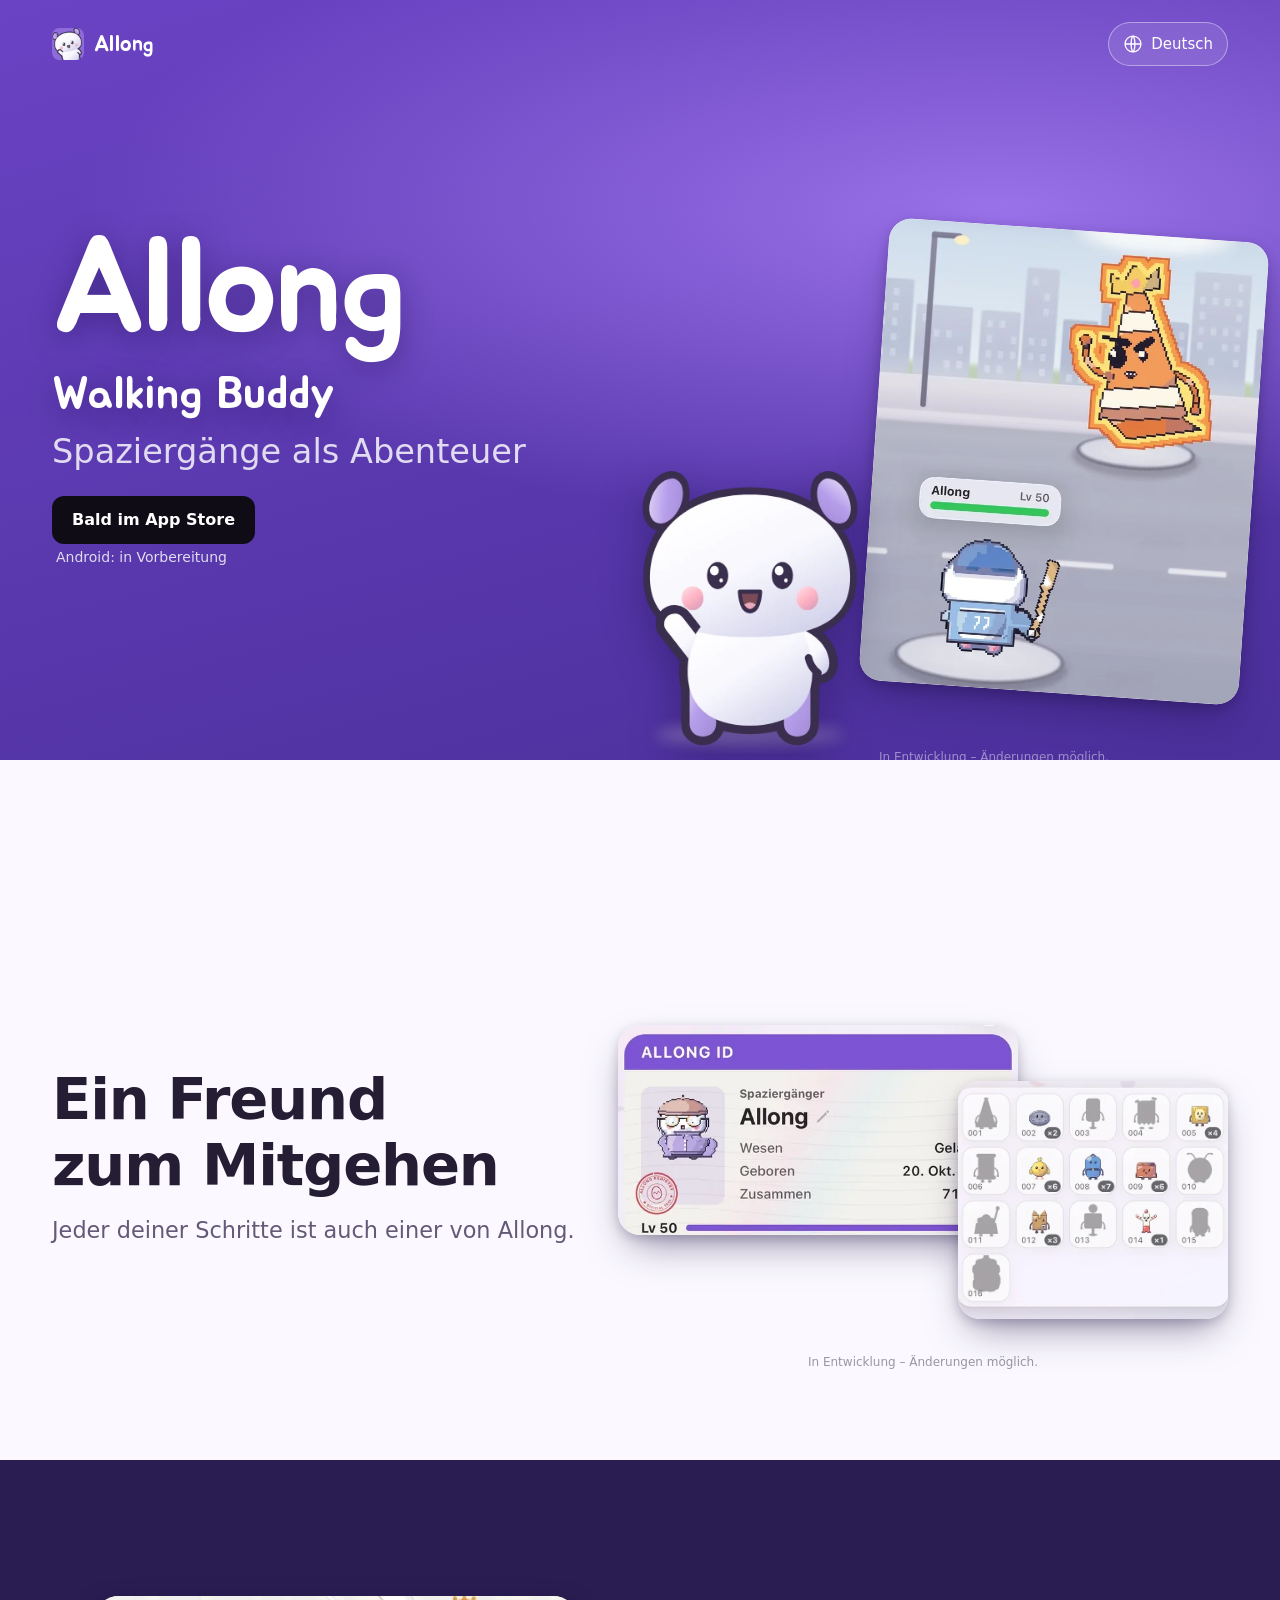
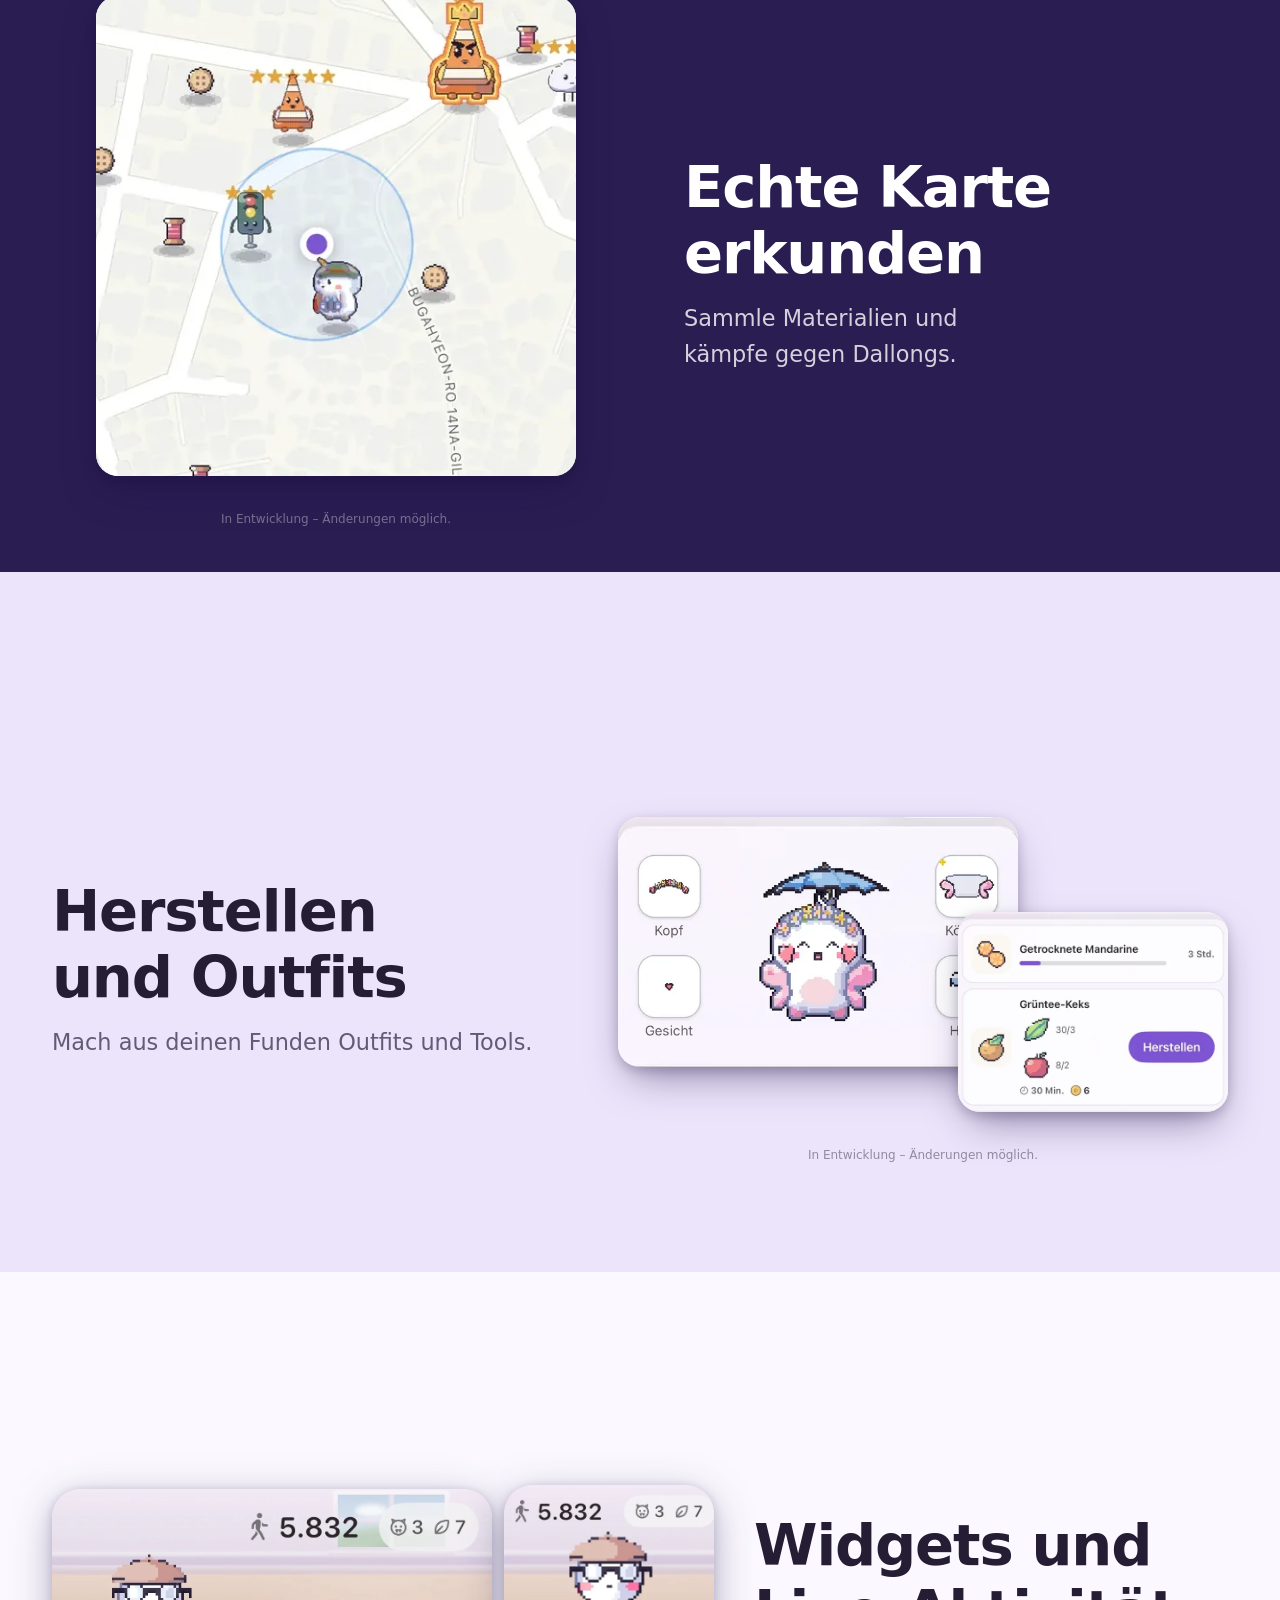
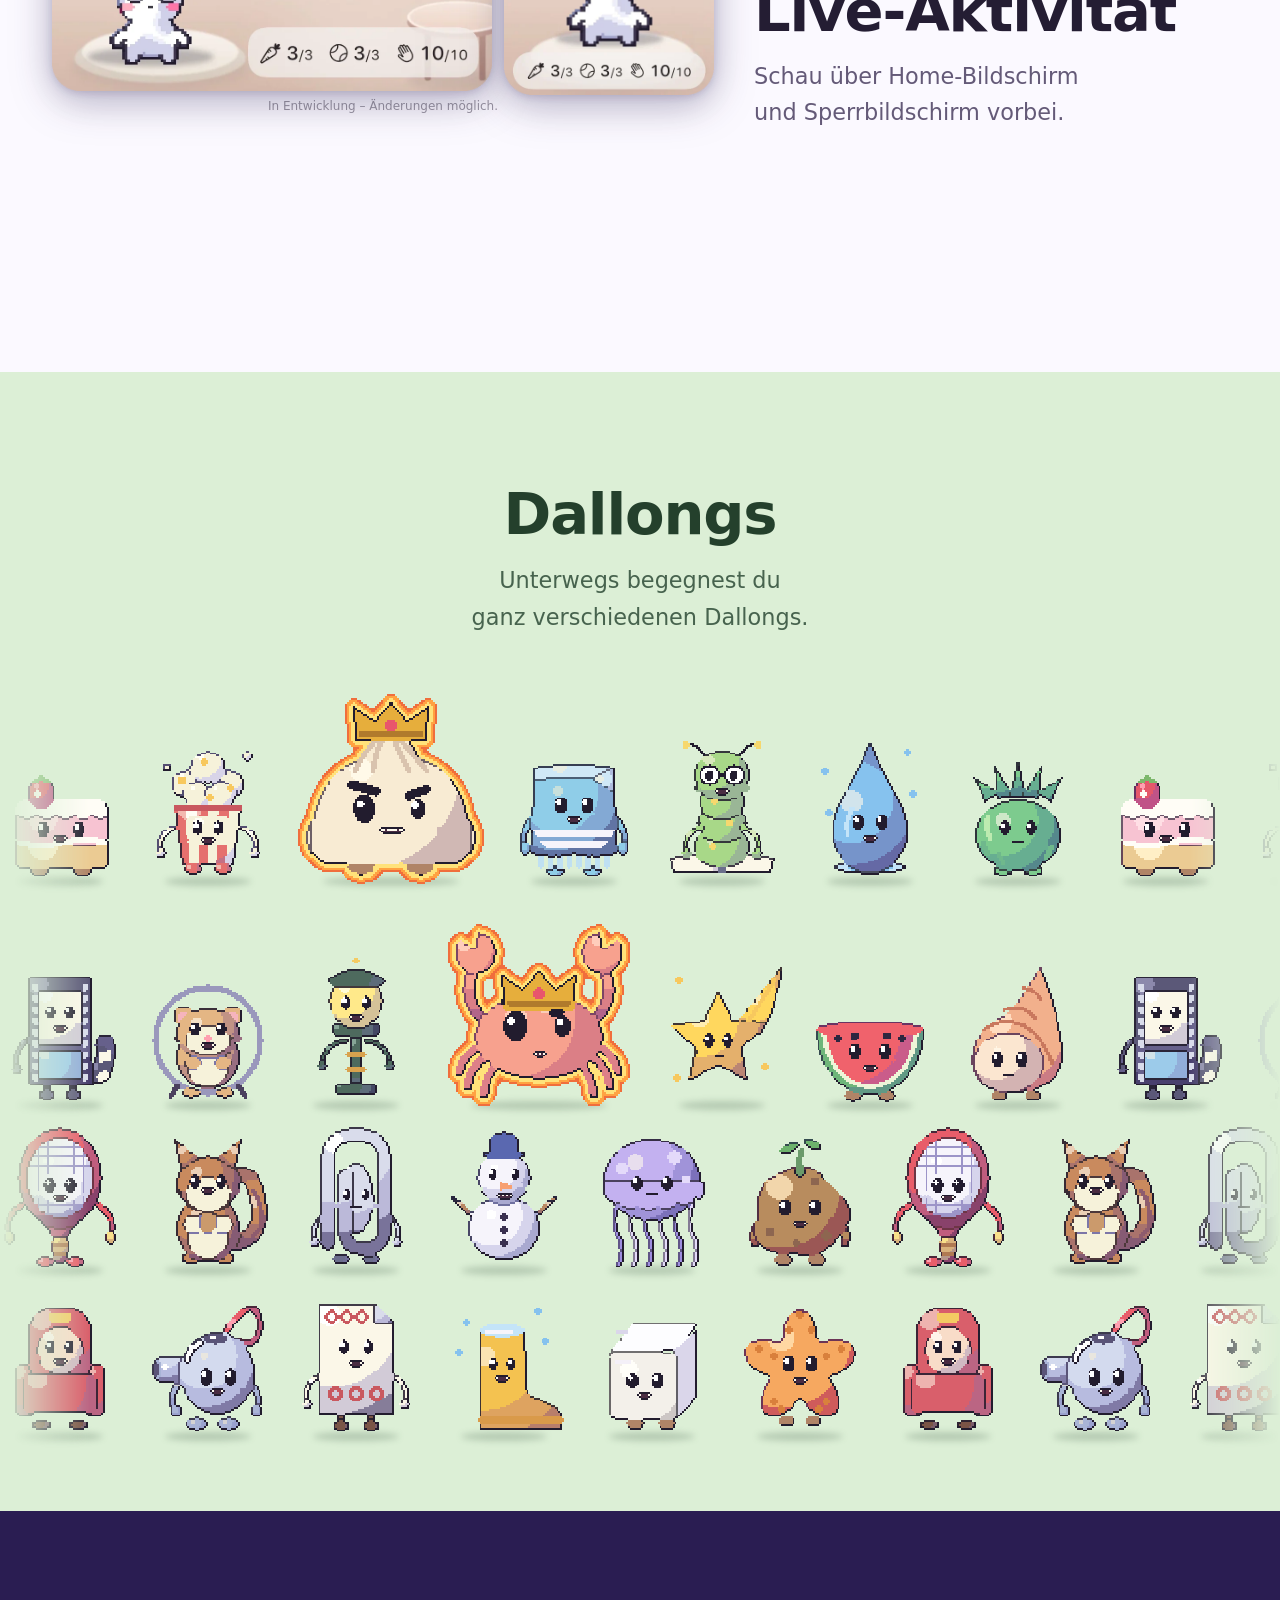
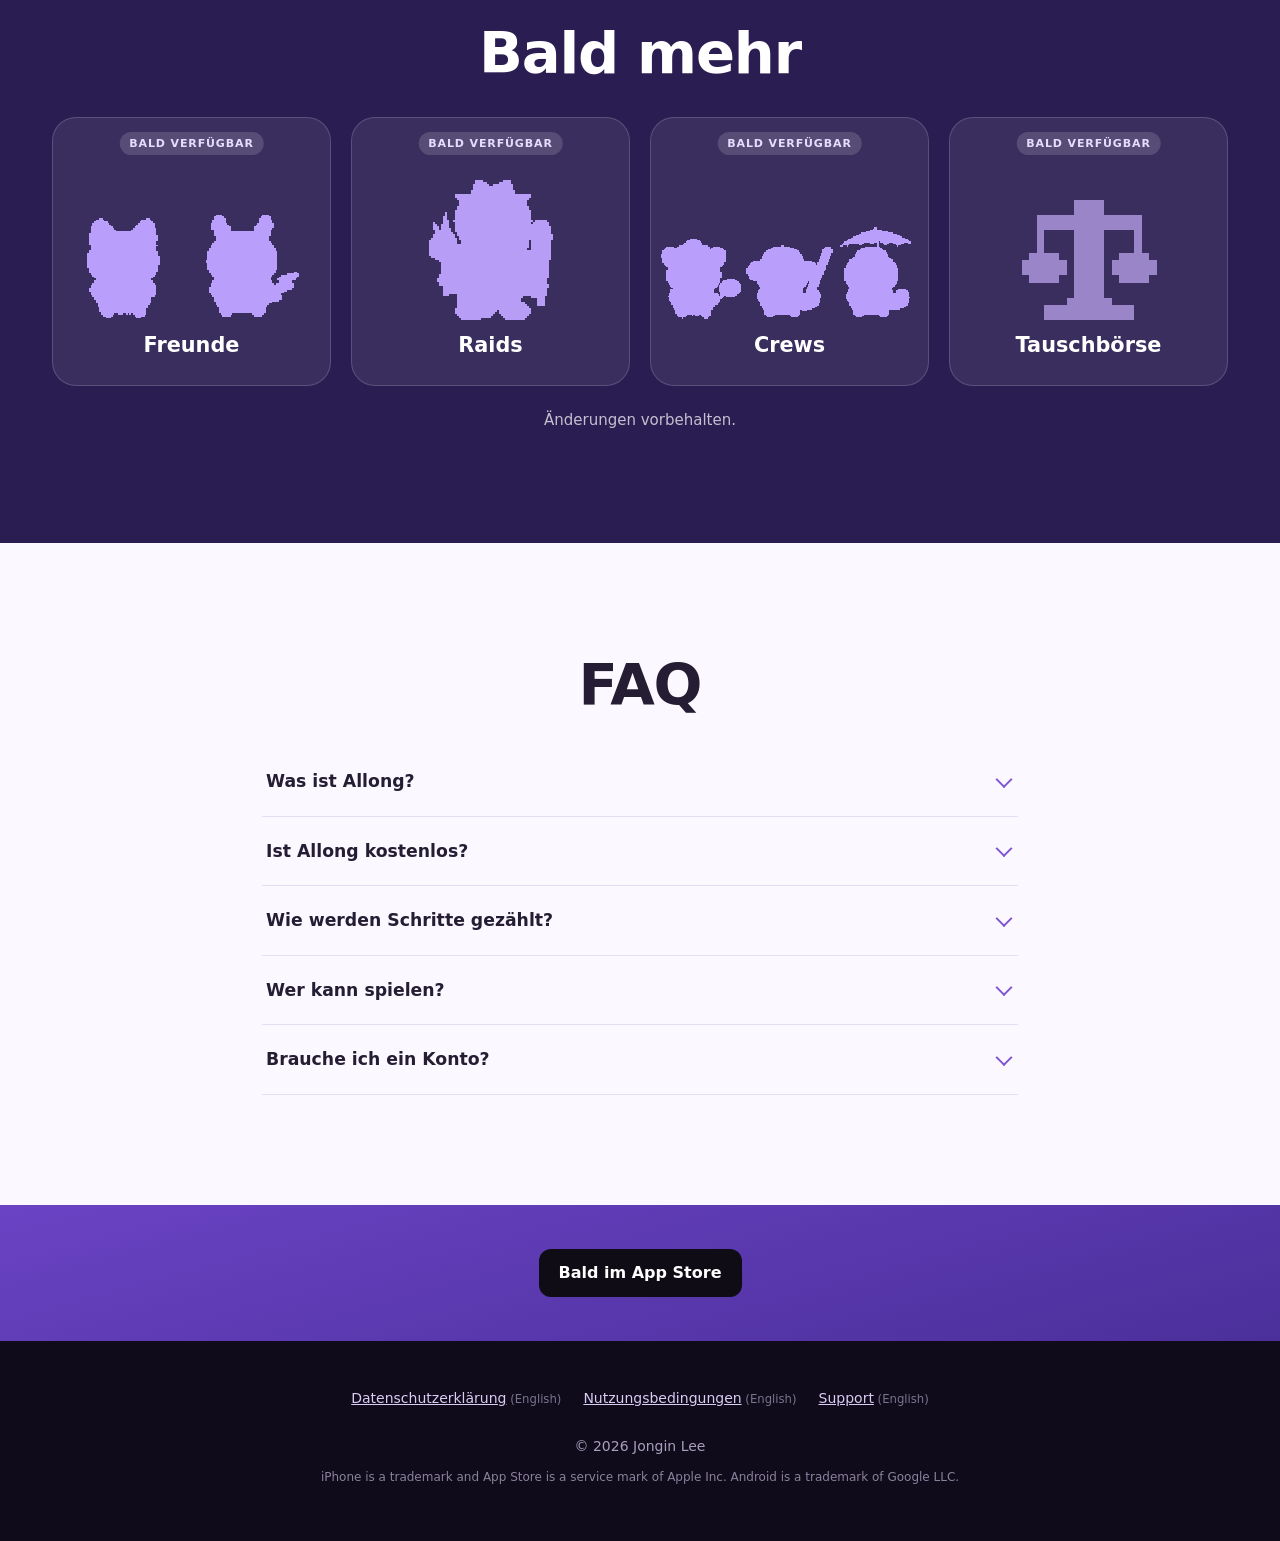
==== de/index.html @ 0d02b86a "출시 전 공개판 배포 (원본 allong-site 04a147e)" ====
<!doctype html>
<html lang="de">
<head>
<meta charset="utf-8">
<meta name="viewport" content="width=device-width,initial-scale=1,viewport-fit=cover">
<title>Allong: Walking Buddy – Schrittzähler und Lauf-Spiel</title>
<meta name="description" content="Kostenloses Schrittzähler-Spiel für iPhone. Ei ausbrüten, gemeinsam gehen, echte Karte erkunden, Outfits herstellen, Widgets. Ab 14.">
<meta name="keywords" content="Schrittzähler, Haustier, Pixel, virtuell, Spiel, Karte, Widget, Verkleiden, Basteln, RPG, Monster">
<link rel="canonical" href="https://allong.my/de/">
<link rel="alternate" hreflang="en" href="https://allong.my/en/">
<link rel="alternate" hreflang="ko" href="https://allong.my/ko/">
<link rel="alternate" hreflang="ja" href="https://allong.my/ja/">
<link rel="alternate" hreflang="zh-Hans" href="https://allong.my/zh-hans/">
<link rel="alternate" hreflang="zh-Hant" href="https://allong.my/zh-hant/">
<link rel="alternate" hreflang="es" href="https://allong.my/es/">
<link rel="alternate" hreflang="pt-BR" href="https://allong.my/pt-br/">
<link rel="alternate" hreflang="de" href="https://allong.my/de/">
<link rel="alternate" hreflang="fr" href="https://allong.my/fr/">
<link rel="alternate" hreflang="it" href="https://allong.my/it/">
<link rel="alternate" hreflang="ru" href="https://allong.my/ru/">
<link rel="alternate" hreflang="tr" href="https://allong.my/tr/">
<link rel="alternate" hreflang="id" href="https://allong.my/id/">
<link rel="alternate" hreflang="vi" href="https://allong.my/vi/">
<link rel="alternate" hreflang="x-default" href="https://allong.my/">
<meta name="theme-color" content="#faf7ff" media="(prefers-color-scheme: light)">
<meta name="theme-color" content="#17131f" media="(prefers-color-scheme: dark)">
<meta name="color-scheme" content="light dark">
<link rel="icon" type="image/png" sizes="32x32" href="/favicon-32.png">
<link rel="icon" type="image/png" sizes="48x48" href="/favicon-48.png">
<link rel="apple-touch-icon" href="/apple-touch-icon.png">
<meta property="og:type" content="website">
<meta property="og:site_name" content="Allong">
<meta property="og:title" content="Allong: Walking Buddy – Spaziergänge als Abenteuer">
<meta property="og:description" content="Brüte ein kleines Wesen aus und geh mit ihm spazieren. Gratis auf dem iPhone.">
<meta property="og:url" content="https://allong.my/de/">
<meta property="og:image" content="https://allong.my/og.png">
<meta property="og:image:width" content="1200">
<meta property="og:image:height" content="630">
<meta property="og:image:alt" content="Allong, ein kleines weißes Wesen mit lila Ohren">
<meta property="og:locale" content="de_DE">
<meta property="og:locale:alternate" content="en_US">
<meta property="og:locale:alternate" content="ko_KR">
<meta property="og:locale:alternate" content="ja_JP">
<meta property="og:locale:alternate" content="zh_CN">
<meta property="og:locale:alternate" content="zh_TW">
<meta property="og:locale:alternate" content="es_ES">
<meta property="og:locale:alternate" content="pt_BR">
<meta property="og:locale:alternate" content="fr_FR">
<meta property="og:locale:alternate" content="it_IT">
<meta property="og:locale:alternate" content="ru_RU">
<meta property="og:locale:alternate" content="tr_TR">
<meta property="og:locale:alternate" content="id_ID">
<meta property="og:locale:alternate" content="vi_VN">
<meta name="twitter:card" content="summary_large_image">
<meta name="twitter:title" content="Allong: Walking Buddy – Spaziergänge als Abenteuer">
<meta name="twitter:description" content="Brüte ein kleines Wesen aus und geh mit ihm spazieren. Gratis auf dem iPhone.">
<meta name="twitter:image" content="https://allong.my/og.png">
<script type="application/ld+json">
{"@context":"https://schema.org","@graph":[{"@type":"MobileApplication","@id":"https://allong.my/de/#app","name":"Allong: Walking Buddy","alternateName":"Allong","description":"Kostenloses Schrittzähler-Spiel für iPhone. Ei ausbrüten, gemeinsam gehen, echte Karte erkunden, Outfits herstellen, Widgets. Ab 14.","url":"https://allong.my/de/","inLanguage":"de","operatingSystem":"iOS","applicationCategory":"GameApplication","image":"https://allong.my/img/icon-512.png","featureList":"Echte Karte erkunden, Schrittzähler-Spiel mit einem Wegbegleiter, Outfits und Herstellen, Widgets für den Home-Bildschirm und Live-Aktivität","keywords":"Schrittzähler, Haustier, Pixel, virtuell, Spiel, Karte, Widget, Verkleiden, Basteln, RPG, Monster","audience":{"@type":"PeopleAudience","suggestedMinAge":14},"offers":{"@type":"Offer","price":"0","priceCurrency":"USD"},"author":{"@id":"https://allong.my/#owner"},"publisher":{"@id":"https://allong.my/#owner"},"copyrightHolder":{"@id":"https://allong.my/#owner"},"copyrightYear":2026},{"@type":"Person","@id":"https://allong.my/#owner","name":"Jongin Lee","url":"https://allong.my/"},{"@type":"FAQPage","inLanguage":"de","mainEntity":[{"@type":"Question","name":"Was ist Allong?","acceptedAnswer":{"@type":"Answer","text":"Allong ist ein kostenloses iPhone-Spiel. Du gehst gemeinsam mit einem kleinen Wesen aus einem Ei spazieren."}},{"@type":"Question","name":"Ist Allong kostenlos?","acceptedAnswer":{"@type":"Answer","text":"Ja. Das Spiel ist kostenlos und hat keine In-App-Käufe."}},{"@type":"Question","name":"Wie werden Schritte gezählt?","acceptedAnswer":{"@type":"Answer","text":"Gezählt wird die Strecke, die du wirklich zurücklegst. Auch bei geschlossener App kannst du weitergehen."}},{"@type":"Question","name":"Wer kann spielen?","acceptedAnswer":{"@type":"Answer","text":"Ab 14 Jahren."}},{"@type":"Question","name":"Brauche ich ein Konto?","acceptedAnswer":{"@type":"Answer","text":"Nein. Du startest als Gast und kannst mit einem verknüpften Konto dein Allong auf einem neuen Gerät wiederherstellen."}}]}]}
</script>
<link rel="preload" href="/fonts/jua-subset.woff2" as="font" type="font/woff2" crossorigin>
<script>(function(){var u=navigator.userAgent||"",d=document.documentElement;if(/Android/i.test(u))d.dataset.os="android";else if(/iPhone|iPad|iPod/.test(u)||(/Macintosh/.test(u)&&navigator.maxTouchPoints>1))d.dataset.os="ios"})();</script>
<script>(function(){var w=window;w.dataLayer=w.dataLayer||[];w.gtag=function(){dataLayer.push(arguments)};var z="";try{z=Intl.DateTimeFormat().resolvedOptions().timeZone||""}catch(e){}var eu=/^(Europe\/|Atlantic\/(Reykjavik|Canary|Madeira|Azores|Faroe))/.test(z),s=null;try{s=localStorage.getItem("ga")}catch(e){}w.gaAsk=eu&&s===null;w.gaLoad=function(){if(w.gaOn)return;w.gaOn=1;gtag("js",new Date());gtag("config","G-YNWP3Q9F9G");var t=document.createElement("script");t.async=true;t.src="https://www.googletagmanager.com/gtag/js?id=G-YNWP3Q9F9G";document.head.appendChild(t)};if(!eu||s==="1")w.gaLoad()})();</script>
<link rel="stylesheet" href="/style.css">
</head>
<body>
<a class="skip" href="#main">Zum Inhalt springen</a>
<header class="top">
  <a class="brand" href="/de/"><img src="/img/icon-96.webp" width="32" height="32" alt=""><span>Allong</span></a>
  <details class="langmenu"><summary aria-label="Sprache"><svg class="globe" viewBox="0 0 24 24" width="20" height="20" aria-hidden="true" focusable="false"><circle cx="12" cy="12" r="9.5" fill="none" stroke="currentColor" stroke-width="1.6"/><path d="M2.5 12h19M12 2.5c3 3 3 16 0 19M12 2.5c-3 3-3 16 0 19" fill="none" stroke="currentColor" stroke-width="1.6"/></svg><span>Deutsch</span></summary><ul><li><a href="/en/" hreflang="en" lang="en" data-lang="en">English</a></li><li><a href="/ko/" hreflang="ko" lang="ko" data-lang="ko">한국어</a></li><li><a href="/ja/" hreflang="ja" lang="ja" data-lang="ja">日本語</a></li><li><a href="/zh-hans/" hreflang="zh-Hans" lang="zh-Hans" data-lang="zh-hans">简体中文</a></li><li><a href="/zh-hant/" hreflang="zh-Hant" lang="zh-Hant" data-lang="zh-hant">繁體中文</a></li><li><a href="/es/" hreflang="es" lang="es" data-lang="es">Español</a></li><li><a href="/pt-br/" hreflang="pt-BR" lang="pt-BR" data-lang="pt-br">Português</a></li><li><a href="/de/" hreflang="de" lang="de" data-lang="de" aria-current="true">Deutsch</a></li><li><a href="/fr/" hreflang="fr" lang="fr" data-lang="fr">Français</a></li><li><a href="/it/" hreflang="it" lang="it" data-lang="it">Italiano</a></li><li><a href="/ru/" hreflang="ru" lang="ru" data-lang="ru">Русский</a></li><li><a href="/tr/" hreflang="tr" lang="tr" data-lang="tr">Türkçe</a></li><li><a href="/id/" hreflang="id" lang="id" data-lang="id">Bahasa Indonesia</a></li><li><a href="/vi/" hreflang="vi" lang="vi" data-lang="vi">Tiếng Việt</a></li></ul></details>
</header>
<main id="main">
  <section class="hero" aria-labelledby="h1">
    <div class="hero-in">
      <div class="hero-text">
        <h1 id="h1">Allong<span class="h1b">Walking Buddy</span></h1>
        <p class="tagline">Spaziergänge als Abenteuer</p>
        <div class="stores"><b class="soonstore">Bald im App Store</b><span class="note">Android: in Vorbereitung</span></div>
      </div>
      <div class="hero-ph">
        <div class="zoom p1 solo"><img src="/img/c/de/boss.webp" width="640" height="780" alt="Die Erkundungskarte mit einem Allong und Dallongs in der Nähe" fetchpriority="high"></div><p class="wip">In Entwicklung – Änderungen möglich.</p>
      </div>
      <img class="face" src="/img/allong-face.webp" width="480" height="453" alt="Allong winkt zur Begrüßung" fetchpriority="high">
    </div>
  </section>

  <section class="feat a" aria-labelledby="fa"><div class="feat-in"><div class="feat-txt"><h2 id="fa">Ein Freund zum Mitgehen</h2><p>Jeder deiner Schritte ist auch einer von Allong.</p></div><div class="feat-ph"><div class="zoom p1"><img src="/img/c/de/id.webp" width="608" height="320" alt="Allong beim Spazieren" loading="lazy" decoding="async"></div><div class="zoom p2"><img src="/img/c/de/dex.webp" width="608" height="535" alt="" loading="lazy" decoding="async"></div><p class="wip">In Entwicklung – Änderungen möglich.</p></div></div></section><section class="feat b" aria-labelledby="fb"><div class="feat-in"><div class="feat-txt"><h2 id="fb">Echte Karte erkunden</h2><p>Sammle Materialien und kämpfe gegen Dallongs.</p></div><div class="feat-ph"><div class="zoom p1"><picture><source media="(prefers-color-scheme: dark)" srcset="/img/c/de/map-dark.webp"><img src="/img/c/de/map.webp" width="500" height="500" alt="Die Erkundungskarte mit einem Allong und Dallongs in der Nähe" loading="lazy" decoding="async"></picture></div><p class="wip">In Entwicklung – Änderungen möglich.</p></div></div></section><section class="feat c" aria-labelledby="fc"><div class="feat-in"><div class="feat-txt"><h2 id="fc">Herstellen und Outfits</h2><p>Mach aus deinen Funden Outfits und Tools.</p></div><div class="feat-ph"><div class="zoom p1"><img src="/img/c/de/bag.webp" width="608" height="380" alt="Ein Allong im Outfit" loading="lazy" decoding="async"></div><div class="zoom p2"><img src="/img/c/de/craft.webp" width="608" height="450" alt="" loading="lazy" decoding="async"></div><p class="wip">In Entwicklung – Änderungen möglich.</p></div></div></section><section class="feat d" aria-labelledby="fd"><div class="feat-in"><div class="feat-txt"><h2 id="fd">Widgets und Live-Aktivität</h2><p>Schau über Home-Bildschirm und Sperrbildschirm vorbei.</p></div><div class="feat-ph"><div class="wgs zw" role="img" aria-label="Allong in einem Widget auf dem Home-Bildschirm"><picture class="wg w-m"><source media="(prefers-color-scheme: dark)" srcset="/img/c/de/w-med-dark.webp"><img src="/img/c/de/w-med-light.webp" width="1028" height="473" alt="" loading="lazy" decoding="async"></picture><picture class="wg w-s"><source media="(prefers-color-scheme: dark)" srcset="/img/c/de/w-small-dark.webp"><img src="/img/c/de/w-small-light.webp" width="472" height="472" alt="" loading="lazy" decoding="async"></picture></div><p class="wip">In Entwicklung – Änderungen möglich.</p></div></div></section>

  <section class="world" aria-labelledby="hw">
    <div class="band-in">
      <h2 id="hw">Dallongs</h2>
      <p class="lead">Unterwegs begegnest du ganz verschiedenen Dallongs.</p>
    </div>
    <div class="crowd" role="img" aria-label="Unterwegs begegnest du ganz verschiedenen Dallongs."><ul class="row r0"><li class="dl"><img class="px" src="/img/d/cafe_8.webp" width="384" height="492" alt=""></li><li class="dl"><img class="px" src="/img/d/culture_1.webp" width="384" height="492" alt=""></li><li class="dl boss"><img class="px" src="/img/d/food_0_boss.webp" width="576" height="642" alt=""></li><li class="dl"><img class="px" src="/img/d/sport_4.webp" width="384" height="492" alt=""></li><li class="dl"><img class="px" src="/img/d/study_3.webp" width="384" height="492" alt=""></li><li class="dl"><img class="px" src="/img/d/limited_0.webp" width="384" height="492" alt=""></li><li class="dl"><img class="px" src="/img/d/park_3.webp" width="384" height="492" alt=""></li><li class="dl"><img class="px" src="/img/d/cafe_8.webp" width="384" height="492" alt=""></li><li class="dl"><img class="px" src="/img/d/culture_1.webp" width="384" height="492" alt=""></li><li class="dl boss"><img class="px" src="/img/d/food_0_boss.webp" width="576" height="642" alt=""></li><li class="dl"><img class="px" src="/img/d/sport_4.webp" width="384" height="492" alt=""></li><li class="dl"><img class="px" src="/img/d/study_3.webp" width="384" height="492" alt=""></li><li class="dl"><img class="px" src="/img/d/limited_0.webp" width="384" height="492" alt=""></li><li class="dl"><img class="px" src="/img/d/park_3.webp" width="384" height="492" alt=""></li></ul><ul class="row r1"><li class="dl"><img class="px" src="/img/d/culture_3.webp" width="384" height="492" alt=""></li><li class="dl"><img class="px" src="/img/d/zoo_5.webp" width="384" height="492" alt=""></li><li class="dl"><img class="px" src="/img/d/road_8.webp" width="384" height="492" alt=""></li><li class="dl boss"><img class="px" src="/img/d/water_6_boss.webp" width="576" height="642" alt=""></li><li class="dl"><img class="px" src="/img/d/limited_12.webp" width="384" height="492" alt=""></li><li class="dl"><img class="px" src="/img/d/food_9.webp" width="384" height="492" alt=""></li><li class="dl"><img class="px" src="/img/d/water_3.webp" width="384" height="492" alt=""></li><li class="dl"><img class="px" src="/img/d/culture_3.webp" width="384" height="492" alt=""></li><li class="dl"><img class="px" src="/img/d/zoo_5.webp" width="384" height="492" alt=""></li><li class="dl"><img class="px" src="/img/d/road_8.webp" width="384" height="492" alt=""></li><li class="dl boss"><img class="px" src="/img/d/water_6_boss.webp" width="576" height="642" alt=""></li><li class="dl"><img class="px" src="/img/d/limited_12.webp" width="384" height="492" alt=""></li><li class="dl"><img class="px" src="/img/d/food_9.webp" width="384" height="492" alt=""></li><li class="dl"><img class="px" src="/img/d/water_3.webp" width="384" height="492" alt=""></li></ul><ul class="row r2"><li class="dl"><img class="px" src="/img/d/sport_6.webp" width="384" height="492" alt=""></li><li class="dl"><img class="px" src="/img/d/park_5.webp" width="384" height="492" alt=""></li><li class="dl"><img class="px" src="/img/d/study_5.webp" width="384" height="492" alt=""></li><li class="dl"><img class="px" src="/img/d/limited_6.webp" width="384" height="492" alt=""></li><li class="dl"><img class="px" src="/img/d/zoo_0.webp" width="384" height="492" alt=""></li><li class="dl"><img class="px" src="/img/d/food_3.webp" width="384" height="492" alt=""></li><li class="dl"><img class="px" src="/img/d/sport_6.webp" width="384" height="492" alt=""></li><li class="dl"><img class="px" src="/img/d/park_5.webp" width="384" height="492" alt=""></li><li class="dl"><img class="px" src="/img/d/study_5.webp" width="384" height="492" alt=""></li><li class="dl"><img class="px" src="/img/d/limited_6.webp" width="384" height="492" alt=""></li><li class="dl"><img class="px" src="/img/d/zoo_0.webp" width="384" height="492" alt=""></li><li class="dl"><img class="px" src="/img/d/food_3.webp" width="384" height="492" alt=""></li></ul><ul class="row r3"><li class="dl"><img class="px" src="/img/d/culture_5.webp" width="384" height="492" alt=""></li><li class="dl"><img class="px" src="/img/d/sport_1.webp" width="384" height="492" alt=""></li><li class="dl"><img class="px" src="/img/d/study_8.webp" width="384" height="492" alt=""></li><li class="dl"><img class="px" src="/img/d/limited_3.webp" width="384" height="492" alt=""></li><li class="dl"><img class="px" src="/img/d/cafe_3.webp" width="384" height="492" alt=""></li><li class="dl"><img class="px" src="/img/d/water_7.webp" width="384" height="492" alt=""></li><li class="dl"><img class="px" src="/img/d/culture_5.webp" width="384" height="492" alt=""></li><li class="dl"><img class="px" src="/img/d/sport_1.webp" width="384" height="492" alt=""></li><li class="dl"><img class="px" src="/img/d/study_8.webp" width="384" height="492" alt=""></li><li class="dl"><img class="px" src="/img/d/limited_3.webp" width="384" height="492" alt=""></li><li class="dl"><img class="px" src="/img/d/cafe_3.webp" width="384" height="492" alt=""></li><li class="dl"><img class="px" src="/img/d/water_7.webp" width="384" height="492" alt=""></li></ul></div>
  </section>

  <section class="soon" aria-labelledby="hr">
    <div class="band-in">
      <h2 id="hr">Bald mehr</h2>
      <ul class="soon-l"><li class="soon-i"><span class="silbox"><img class="px sil al" src="/img/a/friend-1.webp" width="414" height="438" alt="" loading="lazy" decoding="async"><img class="px sil al" src="/img/a/friend-2.webp" width="414" height="438" alt="" loading="lazy" decoding="async"></span><h3>Freunde</h3><span class="cs">Bald verfügbar</span></li><li class="soon-i"><span class="silbox"><img class="px sil big" src="/img/sil-kr.webp" width="372" height="420" alt="" loading="lazy" decoding="async"></span><h3>Raids</h3><span class="cs">Bald verfügbar</span></li><li class="soon-i crewc"><span class="silbox"><img class="px sil al crew" src="/img/a/crew-1.webp" width="414" height="438" alt="" loading="lazy" decoding="async"><img class="px sil al crew" src="/img/a/crew-2.webp" width="414" height="438" alt="" loading="lazy" decoding="async"><img class="px sil al crew" src="/img/a/crew-3.webp" width="414" height="438" alt="" loading="lazy" decoding="async"></span><h3>Crews</h3><span class="cs">Bald verfügbar</span></li><li class="soon-i"><span class="silbox"><img class="sil sx" src="/img/sil-exchange.svg" width="320" height="256" alt="" loading="lazy" decoding="async"></span><h3>Tauschbörse</h3><span class="cs">Bald verfügbar</span></li></ul>
      <p class="plans">Änderungen vorbehalten.</p>
    </div>
  </section>

  <section class="faq" aria-labelledby="hf">
    <div class="band-in">
    <h2 id="hf">FAQ</h2>
    <details><summary>Was ist Allong?</summary><p>Allong ist ein kostenloses iPhone-Spiel. Du gehst gemeinsam mit einem kleinen Wesen aus einem Ei spazieren.</p></details><details><summary>Ist Allong kostenlos?</summary><p>Ja. Das Spiel ist kostenlos und hat keine In-App-Käufe.</p></details><details><summary>Wie werden Schritte gezählt?</summary><p>Gezählt wird die Strecke, die du wirklich zurücklegst. Auch bei geschlossener App kannst du weitergehen.</p></details><details><summary>Wer kann spielen?</summary><p>Ab 14 Jahren.</p></details><details><summary>Brauche ich ein Konto?</summary><p>Nein. Du startest als Gast und kannst mit einem verknüpften Konto dein Allong auf einem neuen Gerät wiederherstellen.</p></details>
    </div>
  </section>

  <section class="final">
    <div class="band-in">
    <div class="stores"><b class="soonstore">Bald im App Store</b></div>
    </div>
  </section>
</main>
<div class="dock" aria-hidden="false"><img src="/img/icon-96.webp" width="40" height="40" alt=""><span>Allong: Walking Buddy</span><b class="soonstore">Bald im App Store</b></div>
<footer>
  <nav><span class="lk"><a href="https://jongin-2.github.io/ihwa/privacy/en/" hreflang="en">Datenschutzerklärung</a><small> (English)</small></span><span class="lk"><a href="https://jongin-2.github.io/ihwa/terms/en/" hreflang="en">Nutzungsbedingungen</a><small> (English)</small></span><span class="lk"><a href="https://jongin-2.github.io/ihwa/support/en/" hreflang="en">Support</a><small> (English)</small></span></nav>
  <p>© 2026 Jongin Lee</p>
  <p class="legal">iPhone is a trademark and App Store is a service mark of Apple Inc. Android is a trademark of Google LLC.</p>
</footer>
<script>(function(){var d=document.querySelector(".langmenu");if(!d)return;d.addEventListener("click",function(e){var a=e.target.closest&&e.target.closest("a[data-lang]");if(a){try{localStorage.setItem("lang",a.getAttribute("data-lang"))}catch(x){}}});document.addEventListener("click",function(e){if(d.open&&!d.contains(e.target))d.open=false});d.addEventListener("keydown",function(e){if(e.key==="Escape"&&d.open){d.open=false;d.querySelector("summary").focus()}})})();</script>
<script>(function(){var h=document.querySelector(".hero"),f=document.querySelector(".final"),d=document.querySelector(".dock");if(!h||!d||!window.IntersectionObserver)return;var a=true,b=false;function u(){d.classList.toggle("on",!a&&!b)}new IntersectionObserver(function(e){a=e[0].isIntersecting;u()},{threshold:.55}).observe(h);new IntersectionObserver(function(e){b=e[0].isIntersecting;u()}).observe(f)})();</script>
<div class="consent" hidden><p>Wir nutzen Cookies, um Besuche zu zählen (Google Analytics). <a href="https://jongin-2.github.io/ihwa/privacy/en/">Datenschutzerklärung</a></p><button type="button" data-ga="0">Ablehnen</button><button type="button" data-ga="1">Zulassen</button></div>
<script>(function(){var w=window,b=document.querySelector(".consent");if(b&&w.gaAsk){b.hidden=false;b.addEventListener("click",function(e){var v=e.target.getAttribute&&e.target.getAttribute("data-ga");if(!v)return;try{localStorage.setItem("ga",v)}catch(x){}b.hidden=true;if(v==="1")w.gaLoad()})}document.addEventListener("click",function(e){var a=e.target.closest&&e.target.closest("a");if(!a)return;if(a.classList.contains("badge"))gtag("event","store_click",{placement:a.closest(".dock")?"dock":a.closest(".final")?"final":"hero"});else if(a.dataset.lang)gtag("event","lang_select",{to:a.dataset.lang})});if(!w.IntersectionObserver)return;var o=new IntersectionObserver(function(es){es.forEach(function(x){if(x.isIntersecting){o.unobserve(x.target);gtag("event","section_view",{section:x.target.className.split(" ")[0]})}})},{threshold:.4});document.querySelectorAll("main>section").forEach(function(s){o.observe(s)})})();</script>
</body>
</html>
---- style.css ----
@font-face{font-family:Jua;src:url(/fonts/jua-subset.woff2) format('woff2');font-weight:400;font-style:normal;font-display:swap}
/* 제목 글꼴 Jua(OFL 1.1, 한글·기본 라틴만 있음): 로고·h1·받기 막대는 전 언어(Allong 라틴), h2·h3·한 줄 소개는 ko·en·id만 — 다른 언어는 글자가 Jua에 없어 한 줄 안에서 글꼴이 섞이므로 시스템 글꼴 */
.brand span,h1,.dock span,body:lang(ko) :is(h2,h3,.tagline),body:lang(en) :is(h2,h3,.tagline),body:lang(id) :is(h2,h3,.tagline){font-family:Jua,-apple-system,BlinkMacSystemFont,"Apple SD Gothic Neo",system-ui,sans-serif;font-weight:400;font-synthesis:none}
:root{--bg:#fbf9ff;--fg:#241d33;--sub:#645a78;--card:#fff;--line:#e6ddf5;--accent:#7e54d3;--tile:#efe8fb;
 --hero1:#9a72ea;--hero2:#6a43c4;--hero3:#4b2f9a;--on-d:#fff;--on-d-sub:rgba(255,255,255,.82);
 --b-a:#fbf9ff;--b-b:#2a1d52;--b-c:#ece4fb;--b-d:#fbf9ff;--b-w:#dcefd6;--b-s:#2a1d52;--b-f:#fbf9ff;--b-z:#7e54d3;
 --t-b:#fff;--t-b-sub:rgba(255,255,255,.8);--ph-sh:rgba(30,16,70,.5);--stage:rgba(255,255,255,.7);--w-fg:#24402c;--w-sub:#47634e}
@media (prefers-color-scheme:dark){:root{--bg:#14101c;--fg:#f2eefa;--sub:#a99fbd;--card:#221c2e;--line:#342c45;--accent:#b7a0ff;--tile:#2b2440;
 --hero1:#5b3cb0;--hero2:#3b2580;--hero3:#1f1448;--b-a:#14101c;--b-b:#0d0a18;--b-c:#1d1730;--b-d:#14101c;--b-w:#17251d;--b-s:#0d0a18;--b-f:#14101c;--b-z:#3b2580;
 --ph-sh:rgba(0,0,0,.7);--stage:rgba(255,255,255,.07);--w-fg:#e4f3e6;--w-sub:#a6c2ac}}
*{box-sizing:border-box}
html{-webkit-text-size-adjust:100%;scroll-behavior:smooth}
body{margin:0;background:var(--bg);color:var(--fg);font:17px/1.65 -apple-system,BlinkMacSystemFont,"SF Pro Text","Apple SD Gothic Neo","Noto Sans KR",system-ui,sans-serif;word-break:normal;overflow-wrap:break-word;hyphens:manual;overflow-x:hidden}
body:lang(ko){word-break:keep-all;letter-spacing:-.01em;line-height:1.7}
body:lang(ja){font-family:-apple-system,BlinkMacSystemFont,"Hiragino Sans","Hiragino Kaku Gothic ProN","Yu Gothic","Noto Sans JP",system-ui,sans-serif;line-break:strict;line-height:1.75}
body:lang(zh-Hans){font-family:-apple-system,BlinkMacSystemFont,"PingFang SC","Hiragino Sans GB","Microsoft YaHei","Noto Sans SC",system-ui,sans-serif;line-break:strict;line-height:1.75}
body:lang(zh-Hant){font-family:-apple-system,BlinkMacSystemFont,"PingFang TC","Microsoft JhengHei","Noto Sans TC",system-ui,sans-serif;line-break:strict;line-height:1.75}
img{max-width:100%;height:auto}
a{color:var(--accent)}
.px{image-rendering:pixelated;image-rendering:-moz-crisp-edges}
.skip{position:absolute;left:-999px}.skip:focus{left:8px;top:8px;background:var(--card);padding:8px 12px;border-radius:8px;z-index:99}
h2{font-size:clamp(2rem,8vw,3.6rem);line-height:1.15;margin:0 0 14px;letter-spacing:-.02em;text-wrap:balance}
h3{font-size:1.25rem;line-height:1.3;margin:0 0 6px}

/* 머리글: 첫 화면 위에 얹음 */
.top{position:absolute;z-index:10;left:0;right:0;max-width:1240px;margin:0 auto;padding:14px 20px;display:flex;justify-content:space-between;align-items:center}
.brand{display:flex;align-items:center;gap:10px;color:#fff;text-decoration:none;font-size:22px}
.brand img{border-radius:22.37%}
.langmenu{position:relative}
.langmenu summary{list-style:none;cursor:pointer;display:inline-flex;align-items:center;gap:8px;min-height:44px;padding:8px 14px;border:1px solid rgba(255,255,255,.4);border-radius:999px;color:#fff;font-size:15px;font-weight:500;background:rgba(255,255,255,.1);-webkit-backdrop-filter:blur(8px);backdrop-filter:blur(8px)}
.langmenu summary::-webkit-details-marker{display:none}
.langmenu ul{position:absolute;right:0;top:calc(100% + 6px);z-index:20;margin:0;padding:6px;list-style:none;background:var(--card);border:1px solid var(--line);border-radius:16px;box-shadow:0 12px 32px rgba(40,30,70,.28);min-width:200px;max-height:min(70vh,520px);overflow:auto}
.langmenu li a{display:flex;align-items:center;min-height:44px;padding:8px 14px;border-radius:10px;color:var(--fg);text-decoration:none;font-size:16px}
.langmenu li a:hover{background:var(--tile)}
.langmenu li a[aria-current]{font-weight:700;color:var(--accent)}
.globe{flex:none}

/* 폰 틀: CSS만. --pw = 폰 너비 */
.phone{--pw:260px;position:relative;width:var(--pw);aspect-ratio:640/1388;flex:none;border-radius:calc(var(--pw)*.15);padding:calc(var(--pw)*.034);background:#0f0c16;
 box-shadow:inset 0 0 0 calc(var(--pw)*.006) #3d3550,0 calc(var(--pw)*.16) calc(var(--pw)*.28) calc(var(--pw)*-.06) var(--ph-sh),0 calc(var(--pw)*.04) calc(var(--pw)*.08) rgba(10,5,30,.28)}
.phone img{display:block;width:100%;height:100%;border-radius:calc(var(--pw)*.118);object-fit:cover}
.phone picture{display:block;width:100%;height:100%}
.phone::after{content:"";position:absolute;left:50%;top:calc(var(--pw)*.081);width:calc(var(--pw)*.3);height:calc(var(--pw)*.074);transform:translateX(-50%);background:#08060d;border-radius:99px}

/* 첫 화면 */
.hero{position:relative;overflow:hidden;color:var(--on-d);background:radial-gradient(120% 70% at 78% 28%,var(--hero1) 0,transparent 60%),linear-gradient(165deg,var(--hero2),var(--hero3))}
.hero-in{max-width:1240px;margin:0 auto;padding:86px 20px 0;display:flex;flex-direction:column;align-items:center;text-align:center}
.face{order:-1;width:min(52vw,214px);height:auto;position:relative;z-index:3;margin:0 0 18px;filter:drop-shadow(0 14px 22px rgba(20,8,60,.35))}
h1{font-size:clamp(4rem,19vw,8.5rem);line-height:1;margin:0;letter-spacing:-.02em;text-shadow:0 6px 30px rgba(20,8,60,.35)}
.tagline{font-size:clamp(1.4rem,6vw,2.1rem);margin:8px 0 22px;color:var(--on-d-sub);line-height:1.3}
.hero-text{display:flex;flex-direction:column;align-items:center;position:relative;z-index:2}
.stores{display:flex;flex-direction:column;align-items:center;gap:4px}
.badge{display:inline-block;line-height:0;padding:4px;border-radius:12px}
.badge img{height:52px;width:auto}
.note{font-size:14px;line-height:1.4;color:var(--on-d-sub);padding:0 4px}
.getrow{display:flex;align-items:center;justify-content:center;gap:22px}
.qr{display:none;margin:0;text-align:center;font-size:13px;color:var(--on-d-sub)}
.qr img{display:block;width:112px;height:112px;border-radius:12px;margin:0 auto 4px;background:#fff;padding:6px}
:root[data-os=android] .stores .note{order:-1;font-weight:600;color:#fff}
.hero-ph{position:relative;margin-top:26px;height:420px;width:100%;display:flex;justify-content:center;align-items:flex-start}
.hero-ph .phone{--pw:276px;position:absolute;top:0}
.hero-ph .p1{z-index:2;left:50%;margin-left:-160px}
.hero-ph .p2{--pw:240px;left:50%;margin-left:30px;top:40px;transform:rotate(7deg);transform-origin:50% 100%;filter:saturate(.95)}
.hero-ph .phone{box-shadow:inset 0 0 0 calc(var(--pw)*.006) #3d3550,0 calc(var(--pw)*.1) calc(var(--pw)*.2) rgba(10,4,40,.5)}

/* 기능 구간: 색면 + 큰 폰 */
.feat{overflow:hidden}
.feat-in{max-width:1240px;margin:0 auto;padding:64px 20px 0;display:flex;flex-direction:column;gap:32px;align-items:center;text-align:center}
.feat-txt{position:relative;max-width:34rem}
.feat-txt p{font-size:clamp(1.05rem,4.4vw,1.4rem);margin:0;color:var(--sub);line-height:1.6}
.feat-ph{position:relative;display:flex;justify-content:center;gap:16px;height:350px;width:100%;align-items:flex-start}
.feat-ph .phone{--pw:168px}
.feat-ph .p2{margin-top:44px}
.spr{height:auto}
.feat-txt .spr{display:block;width:112px;margin:22px auto 0}
.feat.a{background:var(--b-a)}
.feat.b{background:var(--b-b);color:var(--t-b)}.feat.b p{color:var(--t-b-sub)}
.feat.c{background:var(--b-c)}
.feat.d{background:var(--b-d)}

/* 달롱: 여러 줄로 흐르는 무리 */
.world{background:var(--b-w);color:var(--w-fg);overflow:hidden}
.band-in{max-width:1240px;margin:0 auto;padding:80px 20px}
.world .band-in{text-align:center;padding-bottom:36px}
.lead{font-size:clamp(1.05rem,4.4vw,1.4rem);margin:0 auto;color:var(--w-sub);max-width:34rem}
.crowd{display:grid;gap:6px;padding:0 0 72px;-webkit-mask-image:linear-gradient(90deg,transparent,#000 7%,#000 93%,transparent);mask-image:linear-gradient(90deg,transparent,#000 7%,#000 93%,transparent)}
.row{list-style:none;margin:0;padding:0;display:flex;align-items:flex-end;width:max-content;animation:flow 90s linear infinite}
.row.r1{animation-direction:reverse;animation-duration:110s}
.row.r2{animation-duration:80s}
.row.r3{animation-direction:reverse;animation-duration:100s}
.dl{flex:none;margin-right:14px;position:relative}
.dl img{display:block;width:76px;height:auto}
.dl.boss img{width:124px}
.dl::after{content:"";position:absolute;left:14%;right:14%;bottom:-2px;height:9px;border-radius:50%;background:rgba(30,60,40,.2);filter:blur(3px);z-index:-1}
@keyframes flow{to{transform:translateX(-50%)}}
@media (prefers-reduced-motion:reduce){.row{animation:none}.crowd{overflow-x:auto;-webkit-mask-image:none;mask-image:none}}

/* 곧 만나요 */
.soon{background:var(--b-s);color:#fff}
.soon .band-in{text-align:center}
.soon-l{list-style:none;margin:30px 0 0;padding:0;display:grid;grid-template-columns:1fr 1fr;gap:12px}
.soon-i{position:relative;background:rgba(255,255,255,.08);border:1px solid rgba(255,255,255,.16);border-radius:24px;padding:46px 10px 20px}
.soon-i h3{font-size:1.3rem;margin:12px 0 0}
.cs{position:absolute;top:14px;left:50%;transform:translateX(-50%);white-space:nowrap;font-size:11px;font-weight:700;letter-spacing:.08em;text-transform:uppercase;line-height:1;padding:6px 10px;border-radius:99px;background:rgba(255,255,255,.14);color:#e6dcff}
.silbox{display:flex;justify-content:center;align-items:flex-end;gap:4px;height:84px}
.sil{height:72px;width:auto;filter:brightness(1.18) saturate(1.15)}
.sil.big{height:84px}
.sil.al{height:76px}.sil.al.crew{height:96px;margin:0 2px}
.soon-i.crewc,.soon-i:nth-child(4){grid-column:1/-1}
.soon-i.crewc .silbox{height:100px}
.sil.sx{height:74px;filter:none}
.plans{margin:22px 0 0;color:rgba(255,255,255,.72);font-size:15px}

/* FAQ */
.faq{background:var(--b-f)}
.faq .band-in{max-width:820px}
.faq h2{text-align:center;margin-bottom:28px}
.faq details{border-bottom:1px solid var(--line)}
.faq summary{cursor:pointer;list-style:none;padding:20px 40px 20px 4px;font-weight:700;font-size:1.08rem;position:relative}
.faq summary::-webkit-details-marker{display:none}
.faq summary::after{content:"";position:absolute;right:8px;top:50%;width:10px;height:10px;border-right:2.4px solid var(--accent);border-bottom:2.4px solid var(--accent);transform:translateY(-70%) rotate(45deg);transition:transform .2s}
.faq details[open] summary::after{transform:translateY(-30%) rotate(-135deg)}
.faq details p{margin:0;padding:0 4px 22px;color:var(--sub)}

/* 맨 아래 받기: 모바일은 따라오는 받기 막대(.dock)가 있어 없음, PC는 배지+QR만 작게 */
.final{display:none}
.facts{display:none}
footer{background:#0f0b1a;color:#a99fbd;padding:36px 20px calc(44px + 64px);text-align:center;font-size:14px}
footer nav{display:flex;flex-wrap:wrap;justify-content:center;gap:6px 22px;margin-bottom:14px}
footer a{color:#d9ccf5;min-height:44px;display:inline-flex;align-items:center}
footer p{margin:0 auto 10px;max-width:720px}
footer .legal{font-size:12px;line-height:1.6;opacity:.8}
footer small{opacity:.7}

/* 언어 선택 입구(/) */
body.picker{background:linear-gradient(165deg,var(--hero2),var(--hero3));color:#fff;min-height:100vh}
body.picker main{max-width:640px;margin:0 auto;padding:48px 20px;text-align:center}
.pk-allong{width:150px;height:auto}
body.picker h1{font-size:3.4rem}
body.picker ul{list-style:none;padding:0;margin:24px 0 0;display:grid;grid-template-columns:repeat(auto-fill,minmax(140px,1fr));gap:10px}
body.picker a{display:flex;justify-content:center;align-items:center;min-height:48px;border:1px solid rgba(255,255,255,.35);border-radius:14px;color:#fff;text-decoration:none;background:rgba(255,255,255,.08)}

/* PC */
@media (min-width:900px){
 .top{padding:22px 32px}
 .hero-in{display:grid;grid-template-columns:1fr 1fr;align-items:center;text-align:left;padding:120px 32px 0;min-height:760px}
 .hero-text{align-items:flex-start;padding-bottom:90px}
 .stores{align-items:flex-start}
 .qr{display:block}
 .hero-ph{grid-area:1/2;margin:0;height:700px;align-self:end}
 .hero-ph .phone{--pw:320px}
 .hero-ph .p1{margin-left:-120px}
 .hero-ph .p2{--pw:290px;margin-left:80px;top:60px}
 .hero-text{grid-area:1/1}
 .face{grid-area:1/2;order:0;align-self:end;justify-self:start;width:400px;margin:0 0 6px -90px;z-index:4}
  .feat-in{display:grid;grid-template-columns:1fr 1fr;gap:40px;align-items:center;text-align:left;padding:96px 32px 0;min-height:700px}
 .feat-txt .spr{margin:28px 0 0}
 .feat-ph{height:620px;gap:32px;align-self:end}
 .feat-ph .phone{--pw:300px}
 .feat-ph .p2{margin-top:96px}
 .feat.b .feat-in,.feat.d .feat-in{direction:rtl}
 .feat.b .feat-in>*,.feat.d .feat-in>*{direction:ltr}
 .band-in{padding:110px 32px}
 .dl img{width:120px}
 .dl.boss img{width:190px}
 .dl{margin-right:28px}
 .crowd{gap:12px}
 .sil.al{height:122px}.sil.al.crew{height:94px;margin:0 -2px}
 .soon-i.crewc,.soon-i:nth-child(4){grid-column:auto}
 .soon-i.crewc .silbox{height:140px}
 .soon-l{grid-template-columns:repeat(4,1fr);gap:20px}
 .silbox{height:140px;margin-top:6px}.sil{height:116px}.sil.big{height:140px}.sil.sx{height:120px}
 .soon-i{padding:56px 14px 26px}
}
@media (prefers-reduced-motion:no-preference){.phone{transition:transform .4s}}

/* 아래 고정 받기 막대(첫 화면과 맨 아래 부름이 안 보일 때만, 모바일) */
.dock{position:fixed;left:0;right:0;bottom:0;z-index:30;display:flex;align-items:center;gap:10px;padding:8px 16px calc(8px + env(safe-area-inset-bottom));background:rgba(20,12,40,.82);-webkit-backdrop-filter:blur(16px);backdrop-filter:blur(16px);color:#fff;transform:translateY(110%);transition:transform .3s}
.dock.on{transform:none}
.dock img{border-radius:22.37%}
.dock span{flex:1;font-size:20px}
.dock .badge{padding:0}.dock .badge img{height:38px;border-radius:0}
@media (min-width:900px){footer{padding-bottom:44px}.dock{display:none}.final{display:block;background:linear-gradient(165deg,var(--hero2),var(--hero3));color:#fff}.final .band-in{padding:44px 32px;display:flex;justify-content:center}.final .getrow{gap:28px}}

h1 .h1b{display:block;font-size:.34em;line-height:1.2;margin-top:.18em;letter-spacing:0}

/* 줄바꿈: 짧은 글은 균형, 긴 글은 마지막 줄에 한두 글자만 남지 않게 */
h1,h2,h3,.tagline,.lead,.feat-txt p,.soon-i h3,.plans,.note{text-wrap:balance}
.faq summary,.faq details p,footer p,footer .legal{text-wrap:pretty}
.cs{white-space:nowrap}
@media (max-width:380px){.cs{font-size:10px;letter-spacing:.03em;padding:6px 8px}.soon-i{padding:44px 6px 18px}.sil.al{height:64px}.sil.al.crew{height:80px}.soon-i h3{font-size:1.15rem}}


/* 위젯 구간: 위젯만 크기별로 겹쳐 띄움(배경화면·잠금 화면 없음) */
.feat.d .feat-in{padding-bottom:64px}
.feat.d .feat-ph{height:auto}
.wgs{position:relative;width:min(100%,360px);aspect-ratio:360/468;margin:0 auto}
.wg{position:absolute;display:block}
.wg img{display:block;width:100%;height:auto;filter:drop-shadow(0 10px 20px rgba(30,16,70,.28)) drop-shadow(0 2px 4px rgba(30,16,70,.18))}
.w-l{left:0;top:0;width:53%}.w-s{left:59%;top:2%;width:34%}.w-m{left:22%;top:41.5%;width:70%}.w-k{left:4%;top:70%;width:84%}
@media (min-width:900px){.feat.d .feat-in{padding-bottom:96px}.feat.d .feat-ph{height:auto;align-self:center}.wgs{width:560px}}
/* 출시 전 공개판(--teaser): 앱 화면 대신 가린 폰 + 달롱 */
.zoom{position:relative;flex:none;width:var(--zw,230px);border-radius:22px;overflow:hidden;background:#fff;box-shadow:0 18px 40px -12px var(--ph-sh),0 4px 12px rgba(10,5,30,.18)}
.zoom img{display:block;width:100%;height:auto}
.zoom picture{display:block}
.feat-ph:has(.zoom){height:auto;padding-bottom:64px;align-items:center;gap:0}
.feat-ph .zoom.p1{--zw:min(56vw,250px)}.feat-ph .zoom.p2{--zw:min(40vw,180px);margin:56px 0 0 -28px}
.hero-ph:has(.zoom){height:360px}
.hero-ph .zoom{position:absolute;top:0}
.hero-ph .zoom.p1{--zw:250px;z-index:2;left:50%;margin-left:-170px;top:30px}
.hero-ph .zoom.p2{--zw:200px;left:50%;margin-left:20px;transform:rotate(6deg)}
.hero-ph .zoom.solo{--zw:min(64vw,260px);margin-left:calc(var(--zw)/-2);top:0;transform:rotate(4deg)}
.feat.b .zoom.p1{--zw:min(78vw,320px)}
.wgs.zw{position:static;aspect-ratio:auto;width:100%;display:flex;gap:12px;align-items:center;justify-content:center;height:auto;padding-bottom:64px}
.wgs.zw .wg{position:static;transform:none}
.wgs.zw .w-m{width:min(56vw,300px)}.wgs.zw .w-s{width:min(28vw,150px)}
.wgs.zw img{width:100%;height:auto;display:block}
@media (min-width:900px){
 .feat-ph:has(.zoom){align-self:center;padding:40px 0 96px}
 .feat-ph .zoom.p1{--zw:400px}.feat-ph .zoom.p2{--zw:270px;margin-top:140px;margin-left:-60px}
 .hero-ph:has(.zoom){height:640px}
 .hero-ph .zoom.p1{--zw:400px;margin-left:-150px;top:120px}
 .hero-ph .zoom.p2{--zw:300px;margin-left:110px;top:40px}
 .hero-ph .zoom.solo{--zw:380px;margin-left:-60px;top:110px}
 .feat.b .zoom.p1{--zw:480px}
 .wgs.zw .w-m{width:440px}.wgs.zw .w-s{width:210px}
}
.soonstore{display:inline-flex;align-items:center;min-height:48px;padding:0 20px;border-radius:12px;background:#0f0c16;color:#fff;font-weight:700;font-size:16px;white-space:nowrap}
@media (prefers-color-scheme:dark){.soonstore{background:#fff;color:#0f0c16}}
/* 출시 전 공개판: 게임 화면 아래 옅은 '개발 중' 안내 — 카드 아래 여백 안에 둠 */
.wip{position:absolute;left:0;right:0;bottom:22px;margin:0;text-align:center;font-size:.75rem;line-height:1.4;color:currentColor;opacity:.45}
.hero-ph:has(.wip){height:400px}.hero-ph .wip{bottom:10px}
@media (min-width:900px){.feat-ph .wip{bottom:44px}.hero-ph:has(.wip){height:640px}.hero-ph .wip{bottom:-6px;padding-left:120px}}
/* 유럽 방문자만 보는 통계 동의 줄(허용·거절 같은 무게) */
.consent{position:fixed;left:12px;right:12px;bottom:calc(12px + env(safe-area-inset-bottom));z-index:40;display:flex;flex-wrap:wrap;align-items:center;gap:8px 10px;max-width:640px;margin:0 auto;padding:12px 14px;border-radius:16px;background:rgba(20,12,40,.92);-webkit-backdrop-filter:blur(16px);backdrop-filter:blur(16px);color:#fff;font-size:14px;line-height:1.4}
.consent[hidden]{display:none}
.consent p{flex:1 1 240px;margin:0}
.consent a{color:inherit;text-decoration:underline}
.consent button{font:inherit;font-weight:600;border:1px solid rgba(255,255,255,.5);border-radius:999px;padding:8px 18px;min-height:44px;cursor:pointer;background:transparent;color:#fff}
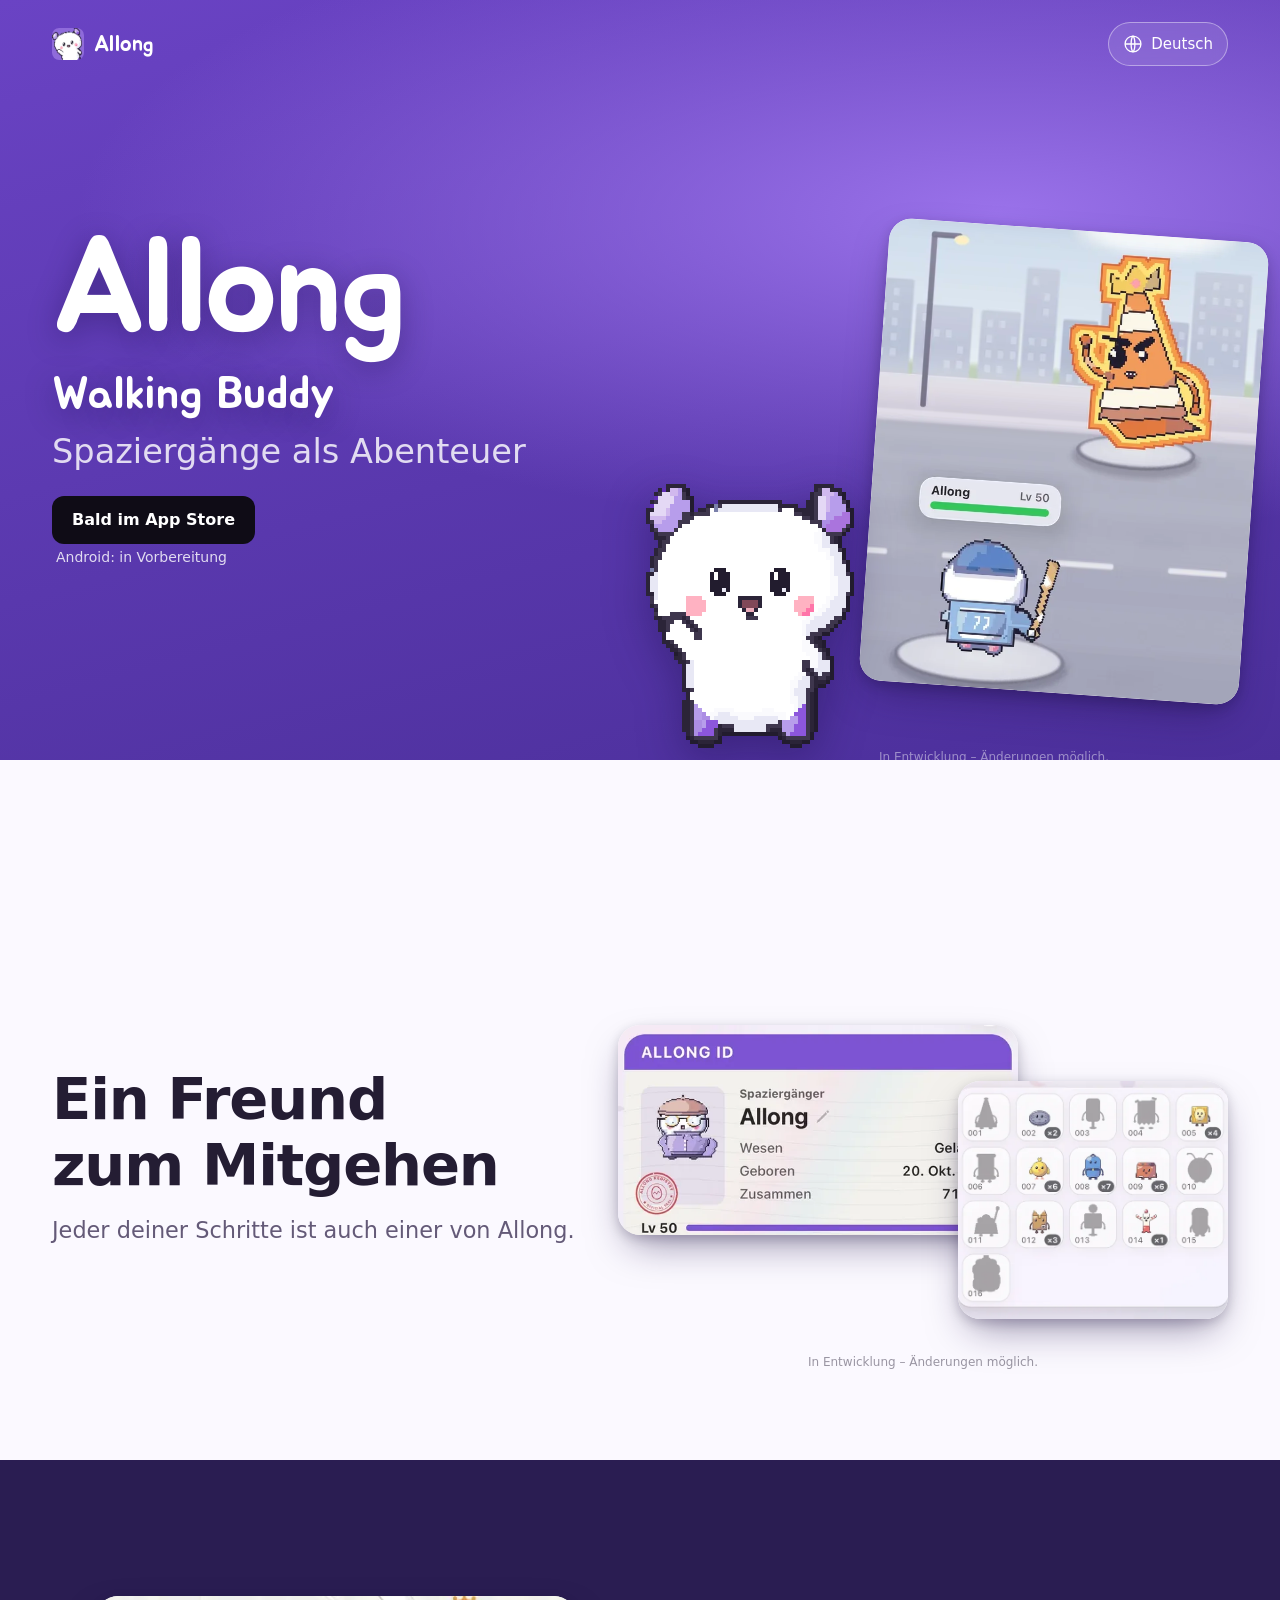
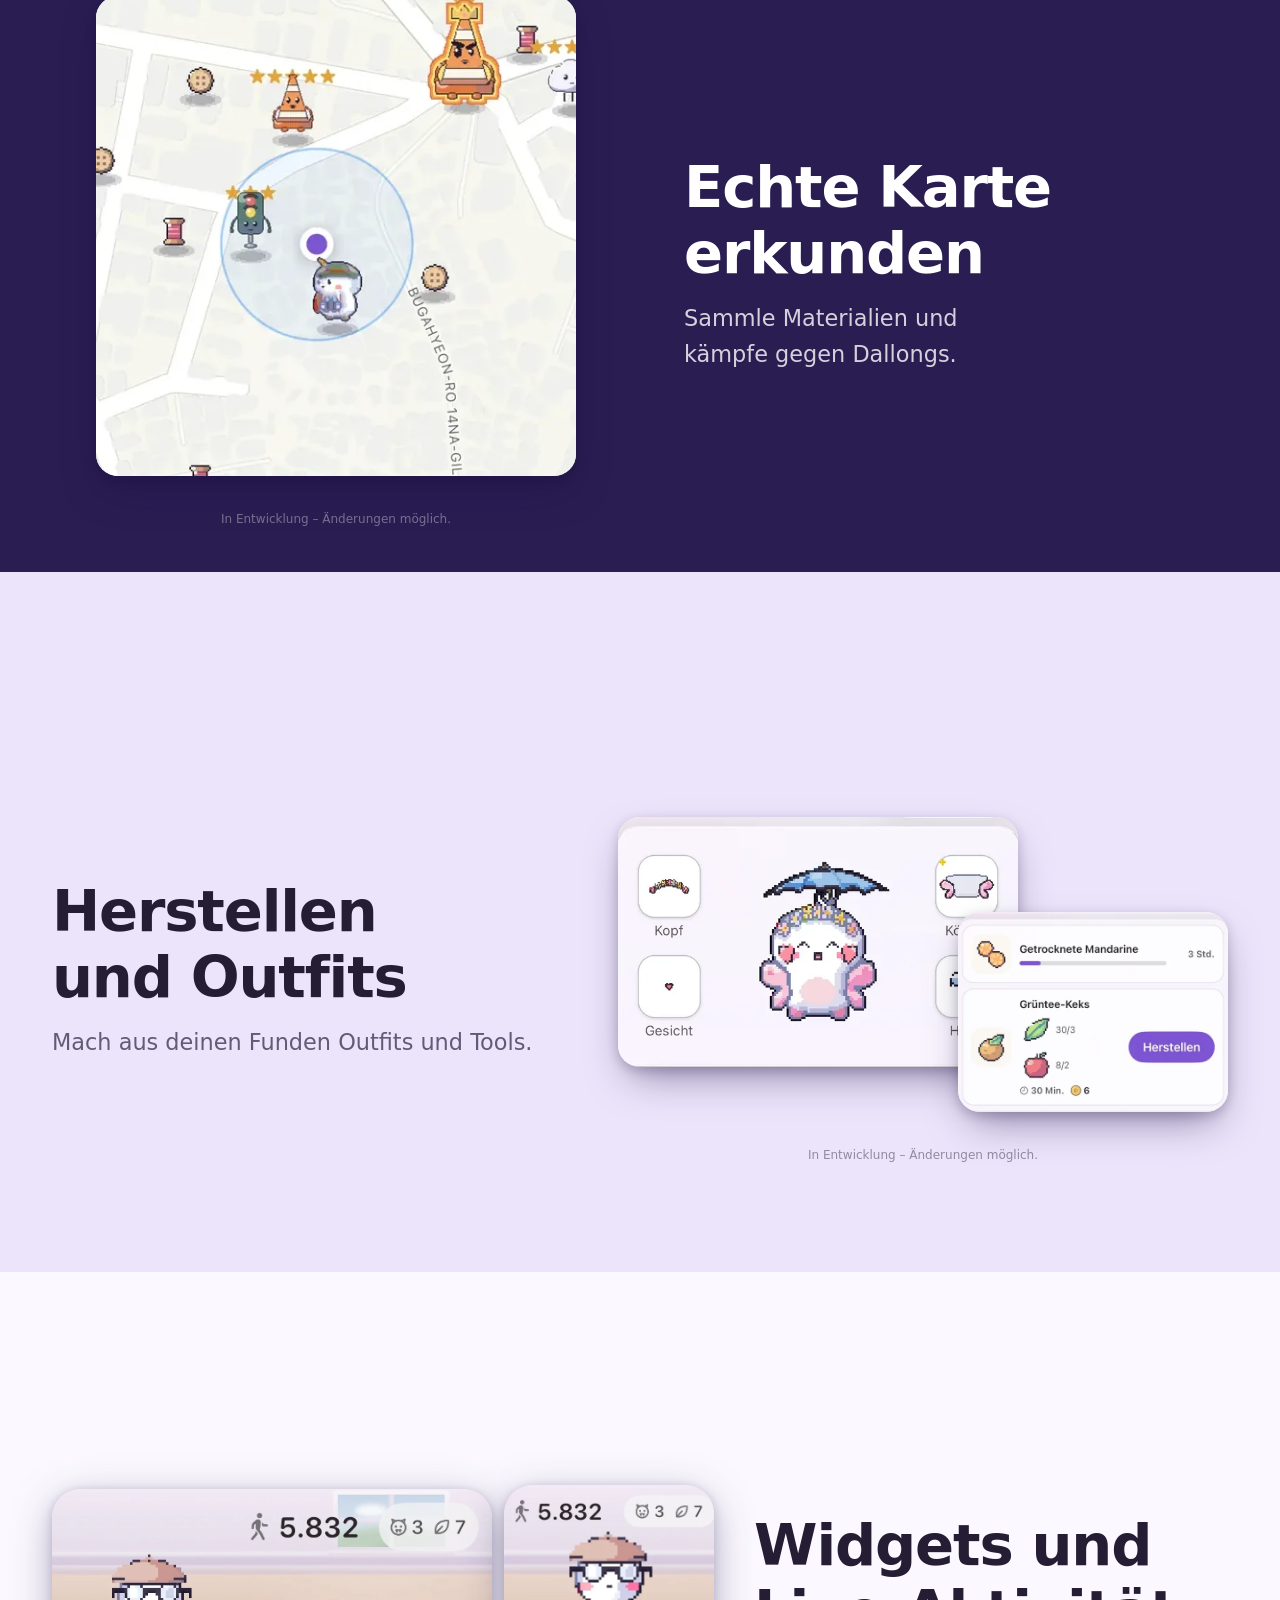
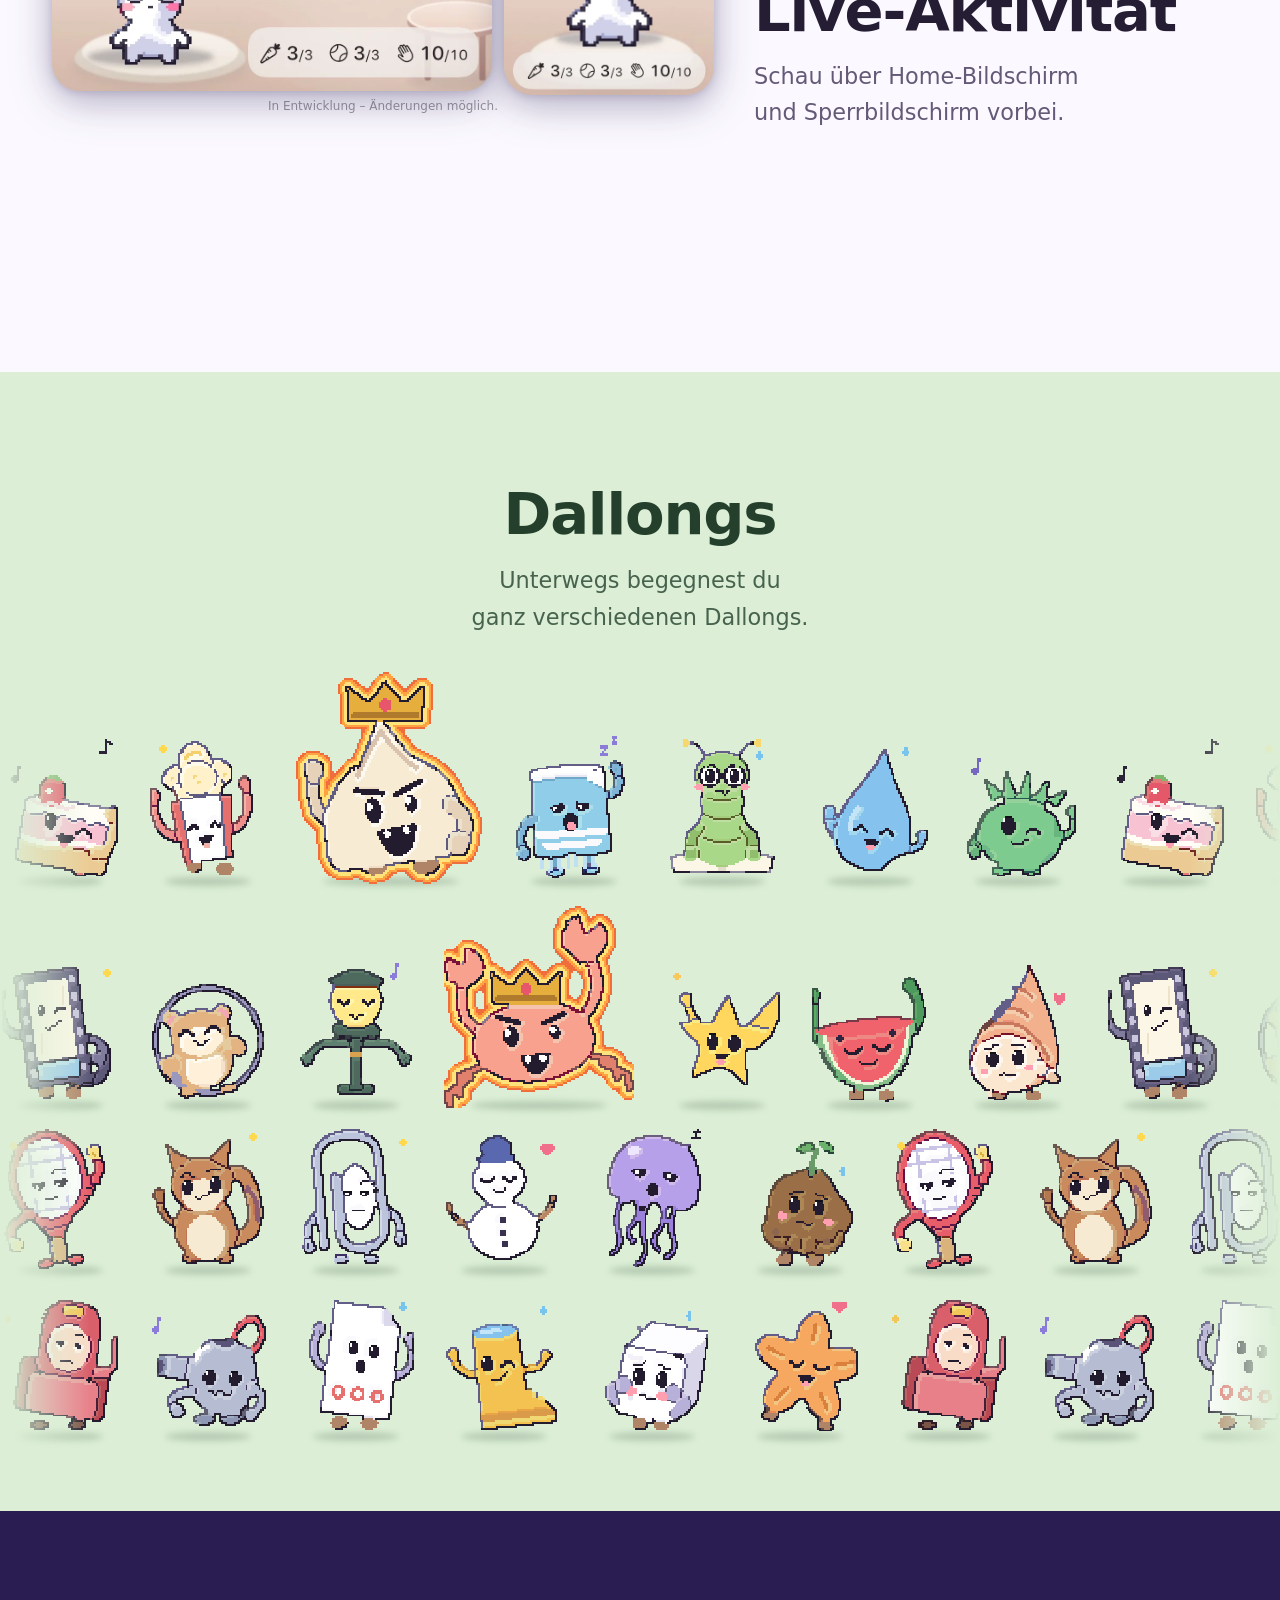
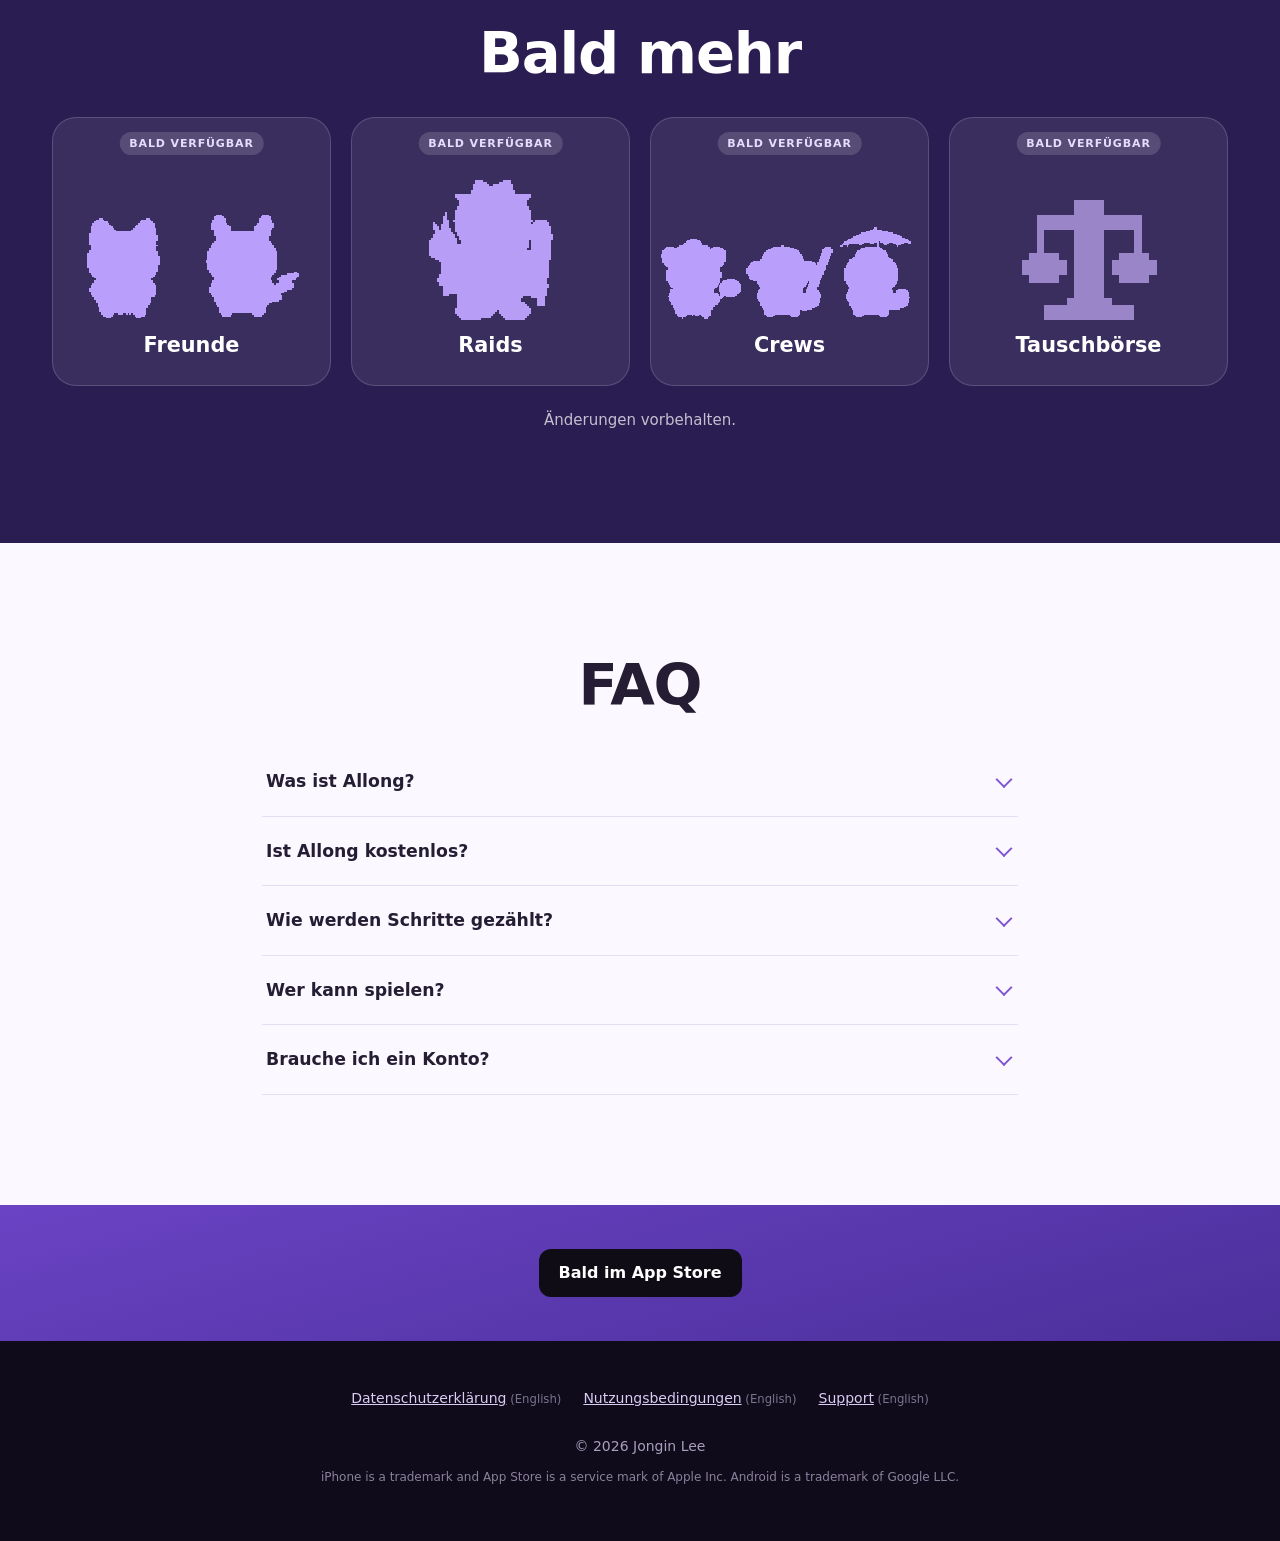
==== commit 33e3a9e8: "출시 전 공개판 배포 (원본 allong-site aeeb588)" ====
--- a/de/index.html
+++ b/de/index.html
@@ -75,7 +75,7 @@
       <div class="hero-text">
         <h1 id="h1">Allong<span class="h1b">Walking Buddy</span></h1>
         <p class="tagline">Spaziergänge als Abenteuer</p>
-        <div class="stores"><b class="soonstore">Bald im App Store</b><span class="note">Android: in Vorbereitung</span></div>
+        <div class="stores"><b class="soonstore">Bald im App&nbsp;Store</b><span class="note">Android: in Vorbereitung</span></div>
       </div>
       <div class="hero-ph">
         <div class="zoom p1 solo"><img src="/img/c/de/boss.webp" width="640" height="780" alt="Die Erkundungskarte mit einem Allong und Dallongs in der Nähe" fetchpriority="high"></div><p class="wip">In Entwicklung – Änderungen möglich.</p>
@@ -111,19 +111,19 @@
 
   <section class="final">
     <div class="band-in">
-    <div class="stores"><b class="soonstore">Bald im App Store</b></div>
+    <div class="stores"><b class="soonstore">Bald im App&nbsp;Store</b></div>
     </div>
   </section>
 </main>
-<div class="dock" aria-hidden="false"><img src="/img/icon-96.webp" width="40" height="40" alt=""><span>Allong: Walking Buddy</span><b class="soonstore">Bald im App Store</b></div>
+<div class="dock" aria-hidden="false"><img src="/img/icon-96.webp" width="40" height="40" alt=""><span>Allong</span><b class="soonstore">Bald im App&nbsp;Store</b></div>
 <footer>
-  <nav><span class="lk"><a href="https://jongin-2.github.io/ihwa/privacy/en/" hreflang="en">Datenschutzerklärung</a><small> (English)</small></span><span class="lk"><a href="https://jongin-2.github.io/ihwa/terms/en/" hreflang="en">Nutzungsbedingungen</a><small> (English)</small></span><span class="lk"><a href="https://jongin-2.github.io/ihwa/support/en/" hreflang="en">Support</a><small> (English)</small></span></nav>
+  <nav><span class="lk"><a href="https://jongin-2.github.io/ihwa/privacy/en/#website-en" hreflang="en">Datenschutzerklärung</a><small> (English)</small></span><span class="lk"><a href="https://jongin-2.github.io/ihwa/terms/en/" hreflang="en">Nutzungsbedingungen</a><small> (English)</small></span><span class="lk"><a href="https://jongin-2.github.io/ihwa/support/en/" hreflang="en">Support</a><small> (English)</small></span></nav>
   <p>© 2026 Jongin Lee</p>
   <p class="legal">iPhone is a trademark and App Store is a service mark of Apple Inc. Android is a trademark of Google LLC.</p>
 </footer>
 <script>(function(){var d=document.querySelector(".langmenu");if(!d)return;d.addEventListener("click",function(e){var a=e.target.closest&&e.target.closest("a[data-lang]");if(a){try{localStorage.setItem("lang",a.getAttribute("data-lang"))}catch(x){}}});document.addEventListener("click",function(e){if(d.open&&!d.contains(e.target))d.open=false});d.addEventListener("keydown",function(e){if(e.key==="Escape"&&d.open){d.open=false;d.querySelector("summary").focus()}})})();</script>
 <script>(function(){var h=document.querySelector(".hero"),f=document.querySelector(".final"),d=document.querySelector(".dock");if(!h||!d||!window.IntersectionObserver)return;var a=true,b=false;function u(){d.classList.toggle("on",!a&&!b)}new IntersectionObserver(function(e){a=e[0].isIntersecting;u()},{threshold:.55}).observe(h);new IntersectionObserver(function(e){b=e[0].isIntersecting;u()}).observe(f)})();</script>
-<div class="consent" hidden><p>Wir nutzen Cookies, um Besuche zu zählen (Google Analytics). <a href="https://jongin-2.github.io/ihwa/privacy/en/">Datenschutzerklärung</a></p><button type="button" data-ga="0">Ablehnen</button><button type="button" data-ga="1">Zulassen</button></div>
+<div class="consent" hidden><p>Wir nutzen Cookies, um Besuche zu zählen (Google Analytics). <a href="https://jongin-2.github.io/ihwa/privacy/en/#website-en">Datenschutzerklärung</a></p><button type="button" data-ga="0">Ablehnen</button><button type="button" data-ga="1">Zulassen</button></div>
 <script>(function(){var w=window,b=document.querySelector(".consent");if(b&&w.gaAsk){b.hidden=false;b.addEventListener("click",function(e){var v=e.target.getAttribute&&e.target.getAttribute("data-ga");if(!v)return;try{localStorage.setItem("ga",v)}catch(x){}b.hidden=true;if(v==="1")w.gaLoad()})}document.addEventListener("click",function(e){var a=e.target.closest&&e.target.closest("a");if(!a)return;if(a.classList.contains("badge"))gtag("event","store_click",{placement:a.closest(".dock")?"dock":a.closest(".final")?"final":"hero"});else if(a.dataset.lang)gtag("event","lang_select",{to:a.dataset.lang})});if(!w.IntersectionObserver)return;var o=new IntersectionObserver(function(es){es.forEach(function(x){if(x.isIntersecting){o.unobserve(x.target);gtag("event","section_view",{section:x.target.className.split(" ")[0]})}})},{threshold:.4});document.querySelectorAll("main>section").forEach(function(s){o.observe(s)})})();</script>
 </body>
 </html>
--- a/style.css
+++ b/style.css
@@ -27,8 +27,9 @@
 .brand{display:flex;align-items:center;gap:10px;color:#fff;text-decoration:none;font-size:22px}
 .brand img{border-radius:22.37%}
 .langmenu{position:relative}
-.langmenu summary{list-style:none;cursor:pointer;display:inline-flex;align-items:center;gap:8px;min-height:44px;padding:8px 14px;border:1px solid rgba(255,255,255,.4);border-radius:999px;color:#fff;font-size:15px;font-weight:500;background:rgba(255,255,255,.1);-webkit-backdrop-filter:blur(8px);backdrop-filter:blur(8px)}
+.langmenu summary{list-style:none;cursor:pointer;display:inline-flex;align-items:center;gap:8px;min-height:44px;padding:8px 14px;border:1px solid rgba(255,255,255,.4);border-radius:999px;color:#fff;font-size:15px;font-weight:500;white-space:nowrap;background:rgba(255,255,255,.1);-webkit-backdrop-filter:blur(8px);backdrop-filter:blur(8px)}
 .langmenu summary::-webkit-details-marker{display:none}
+@media (max-width:340px){.langmenu summary>span{display:none}}   /* 320px 폭: 긴 언어 이름(Bahasa Indonesia)이 상표와 겹침 → 지구본만 */
 .langmenu ul{position:absolute;right:0;top:calc(100% + 6px);z-index:20;margin:0;padding:6px;list-style:none;background:var(--card);border:1px solid var(--line);border-radius:16px;box-shadow:0 12px 32px rgba(40,30,70,.28);min-width:200px;max-height:min(70vh,520px);overflow:auto}
 .langmenu li a{display:flex;align-items:center;min-height:44px;padding:8px 14px;border-radius:10px;color:var(--fg);text-decoration:none;font-size:16px}
 .langmenu li a:hover{background:var(--tile)}
@@ -45,7 +46,7 @@
 /* 첫 화면 */
 .hero{position:relative;overflow:hidden;color:var(--on-d);background:radial-gradient(120% 70% at 78% 28%,var(--hero1) 0,transparent 60%),linear-gradient(165deg,var(--hero2),var(--hero3))}
 .hero-in{max-width:1240px;margin:0 auto;padding:86px 20px 0;display:flex;flex-direction:column;align-items:center;text-align:center}
-.face{order:-1;width:min(52vw,214px);height:auto;position:relative;z-index:3;margin:0 0 18px;filter:drop-shadow(0 14px 22px rgba(20,8,60,.35))}
+.face{order:-1;width:192px;height:auto;image-rendering:pixelated;position:relative;z-index:3;margin:0 0 18px;filter:drop-shadow(0 14px 22px rgba(20,8,60,.35))}
 h1{font-size:clamp(4rem,19vw,8.5rem);line-height:1;margin:0;letter-spacing:-.02em;text-shadow:0 6px 30px rgba(20,8,60,.35)}
 .tagline{font-size:clamp(1.4rem,6vw,2.1rem);margin:8px 0 22px;color:var(--on-d-sub);line-height:1.3}
 .hero-text{display:flex;flex-direction:column;align-items:center;position:relative;z-index:2}
@@ -135,7 +136,7 @@
 /* 언어 선택 입구(/) */
 body.picker{background:linear-gradient(165deg,var(--hero2),var(--hero3));color:#fff;min-height:100vh}
 body.picker main{max-width:640px;margin:0 auto;padding:48px 20px;text-align:center}
-.pk-allong{width:150px;height:auto}
+.pk-allong{width:192px;height:auto;image-rendering:pixelated}
 body.picker h1{font-size:3.4rem}
 body.picker ul{list-style:none;padding:0;margin:24px 0 0;display:grid;grid-template-columns:repeat(auto-fill,minmax(140px,1fr));gap:10px}
 body.picker a{display:flex;justify-content:center;align-items:center;min-height:48px;border:1px solid rgba(255,255,255,.35);border-radius:14px;color:#fff;text-decoration:none;background:rgba(255,255,255,.08)}
@@ -152,7 +153,7 @@
  .hero-ph .p1{margin-left:-120px}
  .hero-ph .p2{--pw:290px;margin-left:80px;top:60px}
  .hero-text{grid-area:1/1}
- .face{grid-area:1/2;order:0;align-self:end;justify-self:start;width:400px;margin:0 0 6px -90px;z-index:4}
+ .face{grid-area:1/2;order:0;align-self:end;justify-self:start;width:384px;margin:0 0 6px -82px;z-index:4}
   .feat-in{display:grid;grid-template-columns:1fr 1fr;gap:40px;align-items:center;text-align:left;padding:96px 32px 0;min-height:700px}
  .feat-txt .spr{margin:28px 0 0}
  .feat-ph{height:620px;gap:32px;align-self:end}
@@ -227,6 +228,8 @@
 }
 .soonstore{display:inline-flex;align-items:center;min-height:48px;padding:0 20px;border-radius:12px;background:#0f0c16;color:#fff;font-weight:700;font-size:16px;white-space:nowrap}
 @media (prefers-color-scheme:dark){.soonstore{background:#fff;color:#0f0c16}}
+/* 받기 막대 안에서는 좁은 폭(320px)에 맞춰 단추 글이 두 줄로 꺾이게 — 이름(span)은 줄지 않음 */
+.dock span{flex:1 0 auto}.dock .soonstore{flex:0 1 auto;min-width:0;white-space:normal;word-break:keep-all;text-align:center;line-height:1.2;padding:6px 12px;font-size:14px}
 /* 출시 전 공개판: 게임 화면 아래 옅은 '개발 중' 안내 — 카드 아래 여백 안에 둠 */
 .wip{position:absolute;left:0;right:0;bottom:22px;margin:0;text-align:center;font-size:.75rem;line-height:1.4;color:currentColor;opacity:.45}
 .hero-ph:has(.wip){height:400px}.hero-ph .wip{bottom:10px}
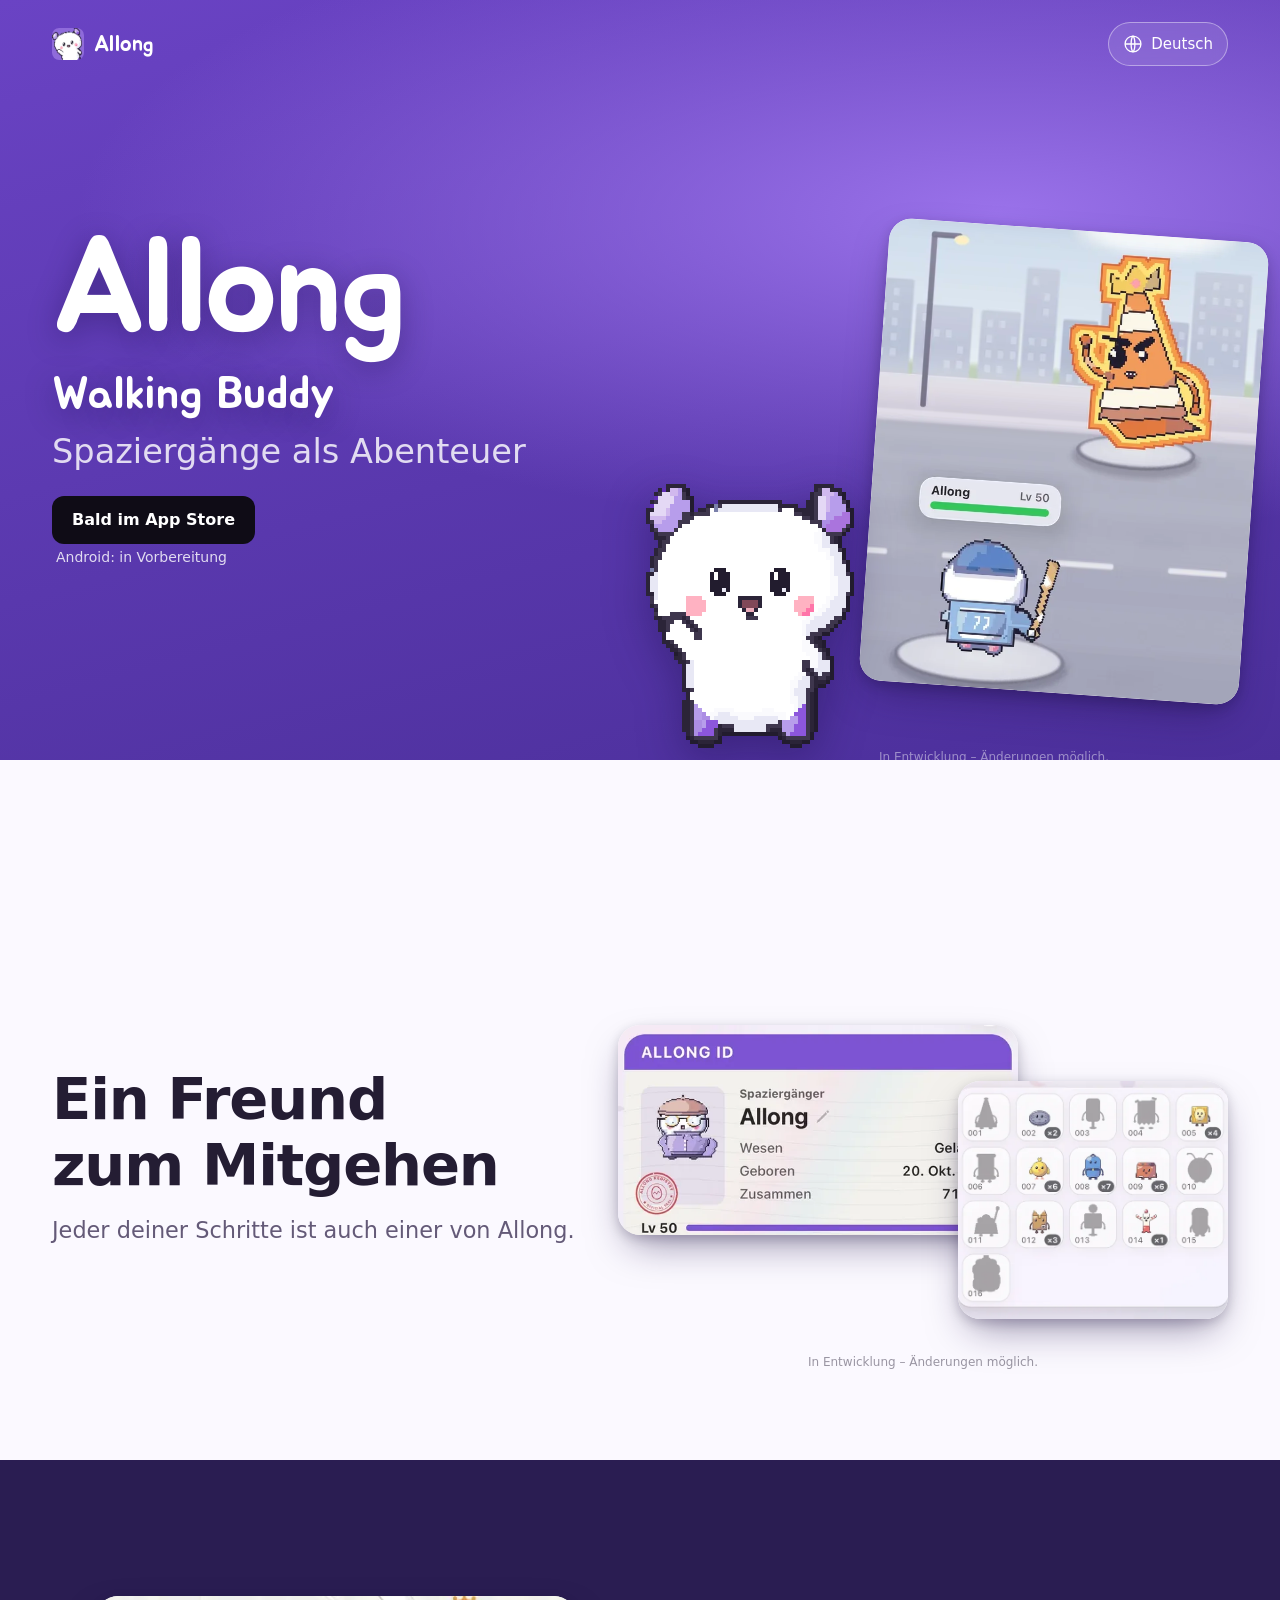
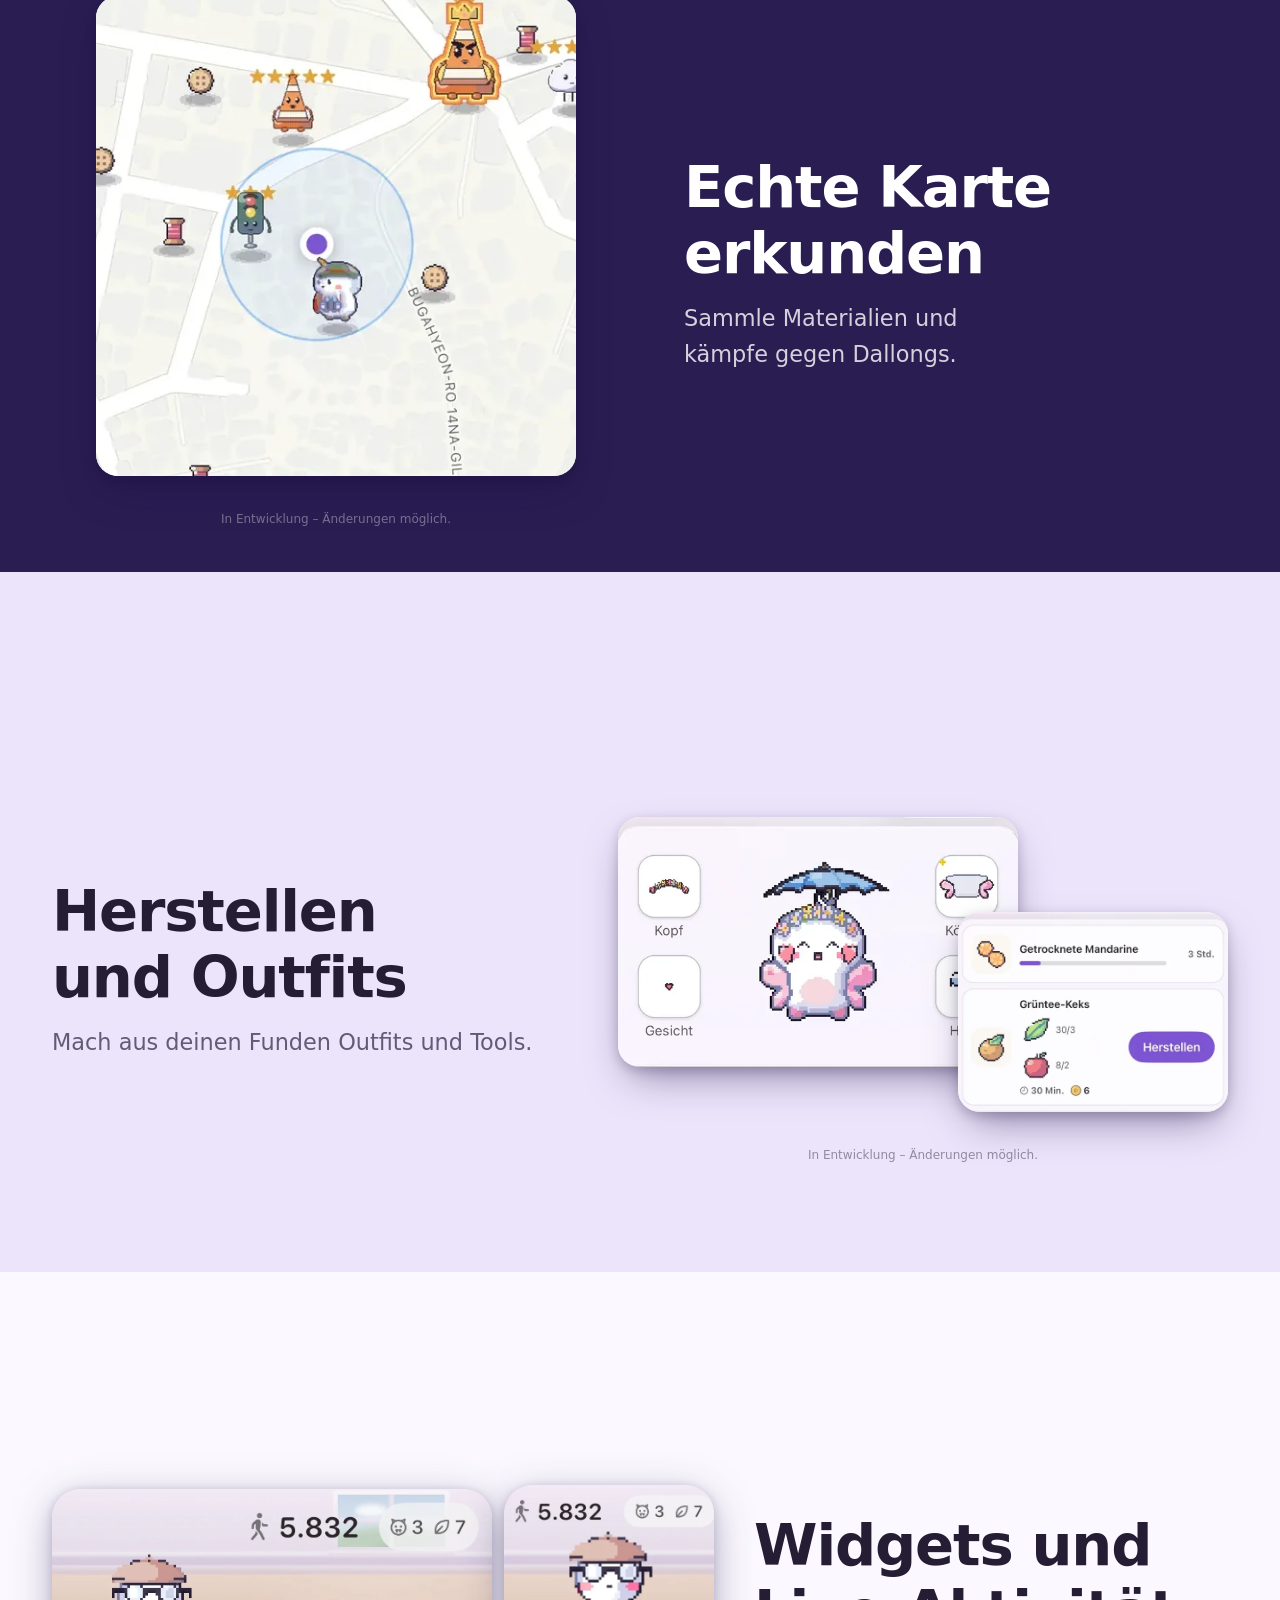
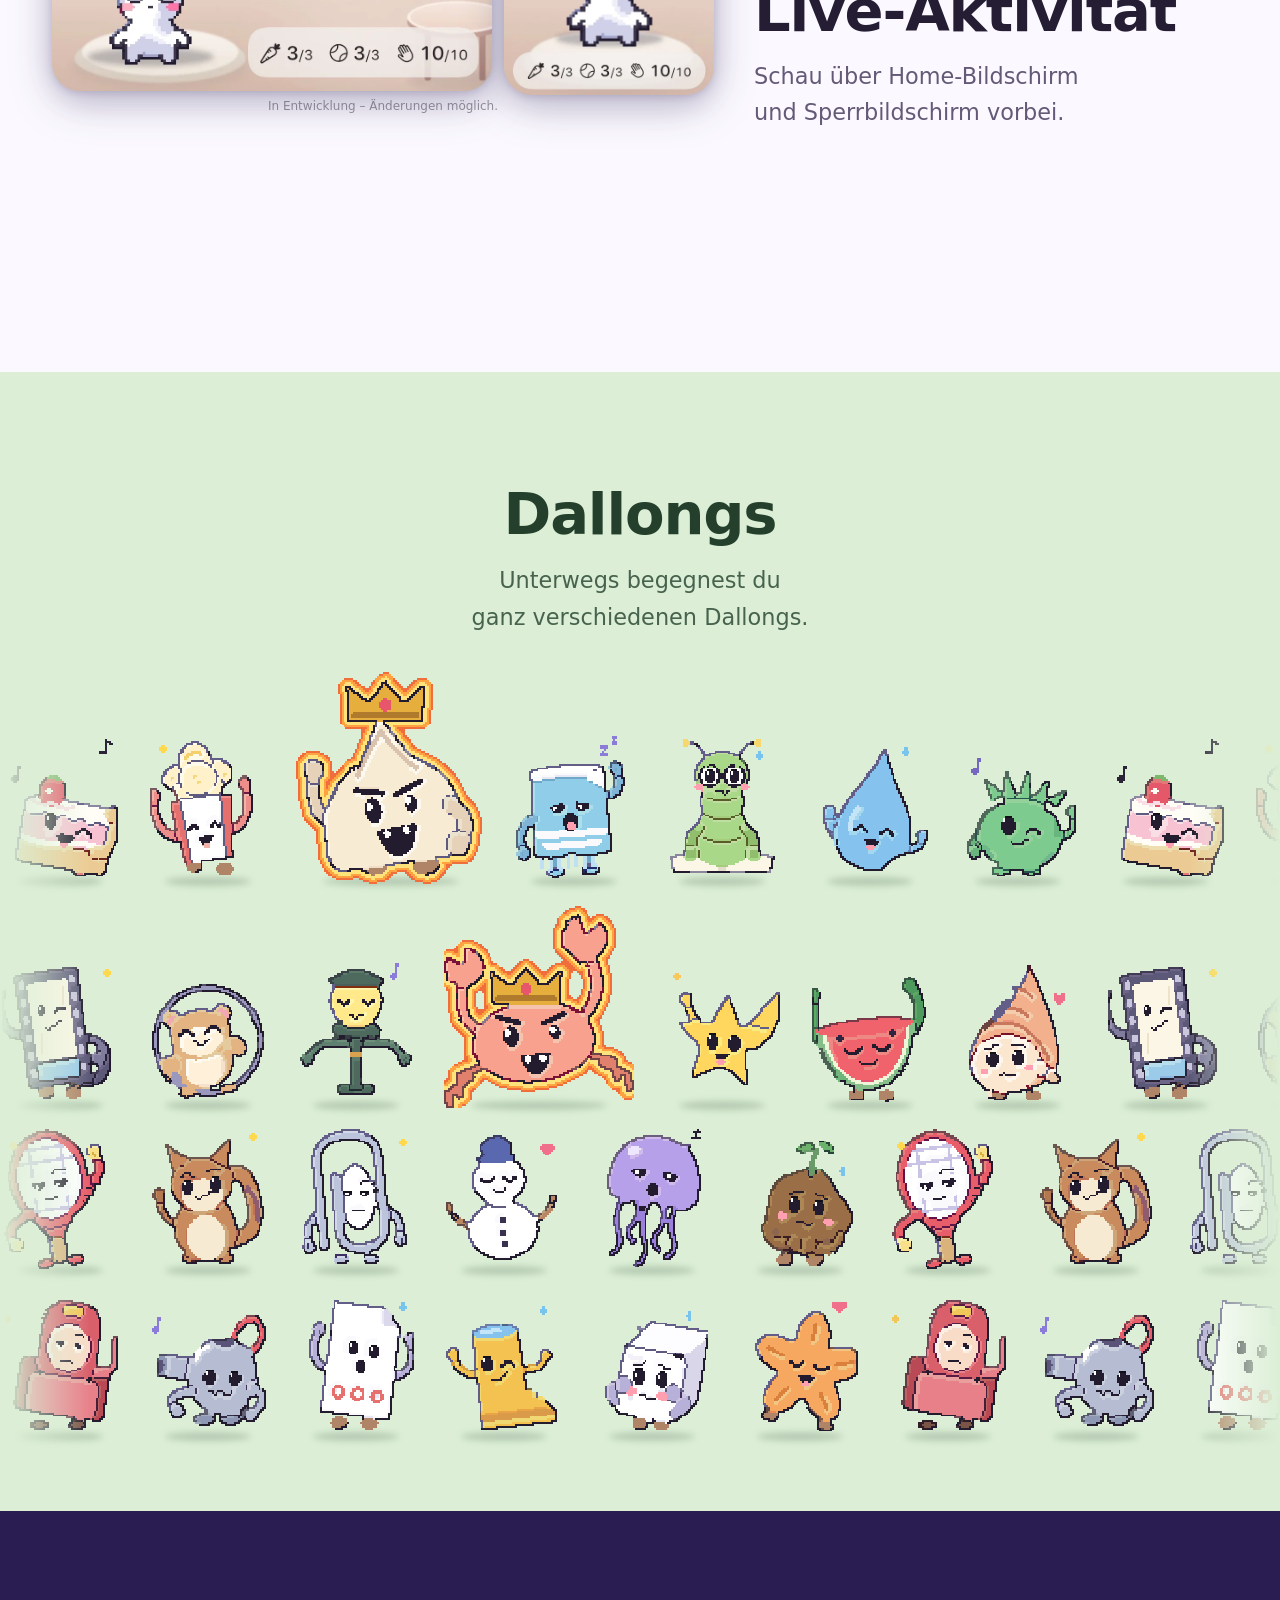
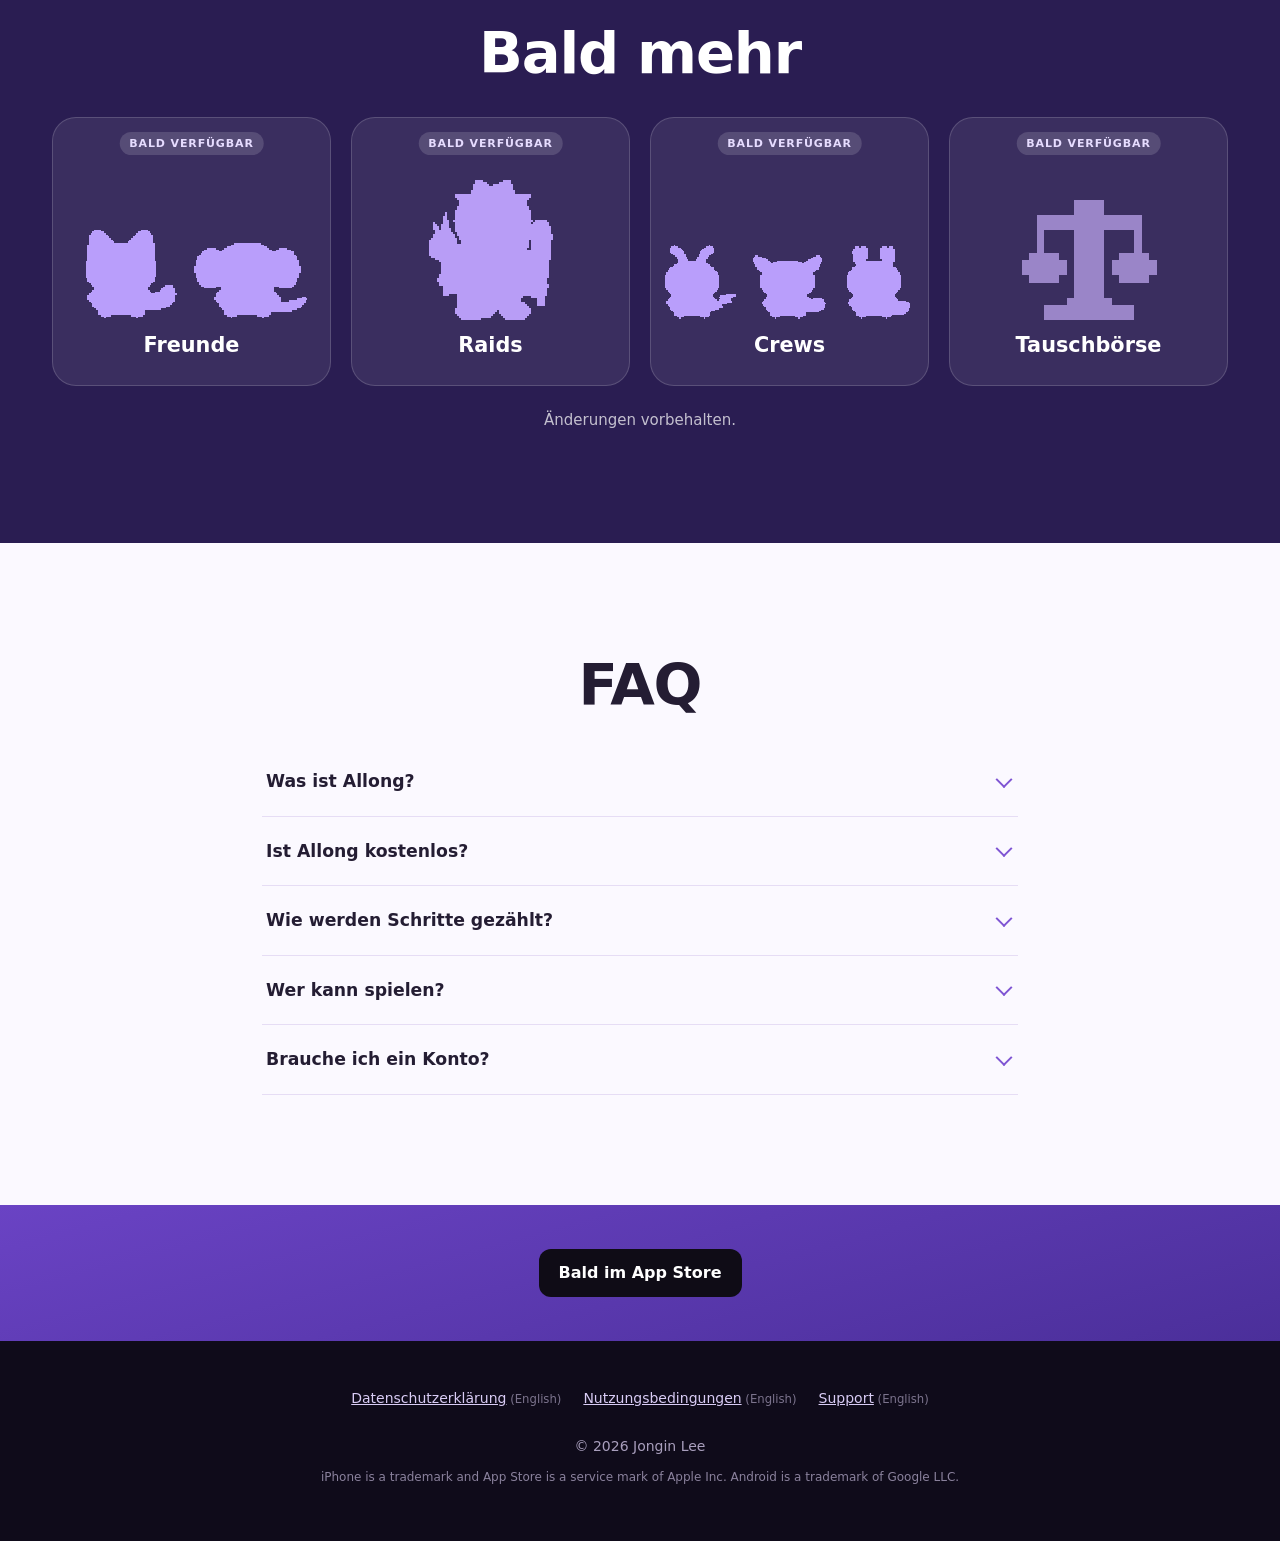
==== commit 8ee83c74: "출시 전 공개판 배포 (원본 allong-site fdf4a4e)" ====
--- a/de/index.html
+++ b/de/index.html
@@ -25,9 +25,10 @@
 <meta name="theme-color" content="#faf7ff" media="(prefers-color-scheme: light)">
 <meta name="theme-color" content="#17131f" media="(prefers-color-scheme: dark)">
 <meta name="color-scheme" content="light dark">
-<link rel="icon" type="image/png" sizes="32x32" href="/favicon-32.png">
-<link rel="icon" type="image/png" sizes="48x48" href="/favicon-48.png">
-<link rel="apple-touch-icon" href="/apple-touch-icon.png">
+<link rel="icon" href="/favicon.ico?v=a3c69811" sizes="16x16 32x32 48x48">
+<link rel="icon" type="image/png" sizes="32x32" href="/favicon-32.png?v=a3c69811">
+<link rel="icon" type="image/png" sizes="48x48" href="/favicon-48.png?v=a3c69811">
+<link rel="apple-touch-icon" href="/apple-touch-icon.png?v=a3c69811">
 <meta property="og:type" content="website">
 <meta property="og:site_name" content="Allong">
 <meta property="og:title" content="Allong: Walking Buddy – Spaziergänge als Abenteuer">
@@ -97,7 +98,7 @@
   <section class="soon" aria-labelledby="hr">
     <div class="band-in">
       <h2 id="hr">Bald mehr</h2>
-      <ul class="soon-l"><li class="soon-i"><span class="silbox"><img class="px sil al" src="/img/a/friend-1.webp" width="414" height="438" alt="" loading="lazy" decoding="async"><img class="px sil al" src="/img/a/friend-2.webp" width="414" height="438" alt="" loading="lazy" decoding="async"></span><h3>Freunde</h3><span class="cs">Bald verfügbar</span></li><li class="soon-i"><span class="silbox"><img class="px sil big" src="/img/sil-kr.webp" width="372" height="420" alt="" loading="lazy" decoding="async"></span><h3>Raids</h3><span class="cs">Bald verfügbar</span></li><li class="soon-i crewc"><span class="silbox"><img class="px sil al crew" src="/img/a/crew-1.webp" width="414" height="438" alt="" loading="lazy" decoding="async"><img class="px sil al crew" src="/img/a/crew-2.webp" width="414" height="438" alt="" loading="lazy" decoding="async"><img class="px sil al crew" src="/img/a/crew-3.webp" width="414" height="438" alt="" loading="lazy" decoding="async"></span><h3>Crews</h3><span class="cs">Bald verfügbar</span></li><li class="soon-i"><span class="silbox"><img class="sil sx" src="/img/sil-exchange.svg" width="320" height="256" alt="" loading="lazy" decoding="async"></span><h3>Tauschbörse</h3><span class="cs">Bald verfügbar</span></li></ul>
+      <ul class="soon-l"><li class="soon-i"><span class="silbox"><img class="px sil al" src="/img/a/friend-1.webp" width="414" height="348" alt="" loading="lazy" decoding="async"><img class="px sil al" src="/img/a/friend-2.webp" width="414" height="348" alt="" loading="lazy" decoding="async"></span><h3>Freunde</h3><span class="cs">Bald verfügbar</span></li><li class="soon-i"><span class="silbox"><img class="px sil big" src="/img/sil-kr.webp" width="372" height="420" alt="" loading="lazy" decoding="async"></span><h3>Raids</h3><span class="cs">Bald verfügbar</span></li><li class="soon-i crewc"><span class="silbox"><img class="px sil al crew" src="/img/a/crew-1.webp" width="414" height="348" alt="" loading="lazy" decoding="async"><img class="px sil al crew" src="/img/a/crew-2.webp" width="414" height="348" alt="" loading="lazy" decoding="async"><img class="px sil al crew" src="/img/a/crew-3.webp" width="414" height="348" alt="" loading="lazy" decoding="async"></span><h3>Crews</h3><span class="cs">Bald verfügbar</span></li><li class="soon-i"><span class="silbox"><img class="sil sx" src="/img/sil-exchange.svg" width="320" height="256" alt="" loading="lazy" decoding="async"></span><h3>Tauschbörse</h3><span class="cs">Bald verfügbar</span></li></ul>
       <p class="plans">Änderungen vorbehalten.</p>
     </div>
   </section>
--- a/style.css
+++ b/style.css
@@ -106,7 +106,7 @@
 .silbox{display:flex;justify-content:center;align-items:flex-end;gap:4px;height:84px}
 .sil{height:72px;width:auto;filter:brightness(1.18) saturate(1.15)}
 .sil.big{height:84px}
-.sil.al{height:76px}.sil.al.crew{height:96px;margin:0 2px}
+.sil.al{height:60px}.sil.al.crew{height:76px;margin:0 2px}   /* 실루엣 414×348(10-25 새 비율, 위 빈 줄 자름) — 옛 414×438과 같은 너비가 되게 높이를 348/438로 */
 .soon-i.crewc,.soon-i:nth-child(4){grid-column:1/-1}
 .soon-i.crewc .silbox{height:100px}
 .sil.sx{height:74px;filter:none}
@@ -166,7 +166,7 @@
  .dl.boss img{width:190px}
  .dl{margin-right:28px}
  .crowd{gap:12px}
- .sil.al{height:122px}.sil.al.crew{height:94px;margin:0 -2px}
+ .sil.al{height:97px}.sil.al.crew{height:75px;margin:0 -2px}
  .soon-i.crewc,.soon-i:nth-child(4){grid-column:auto}
  .soon-i.crewc .silbox{height:140px}
  .soon-l{grid-template-columns:repeat(4,1fr);gap:20px}
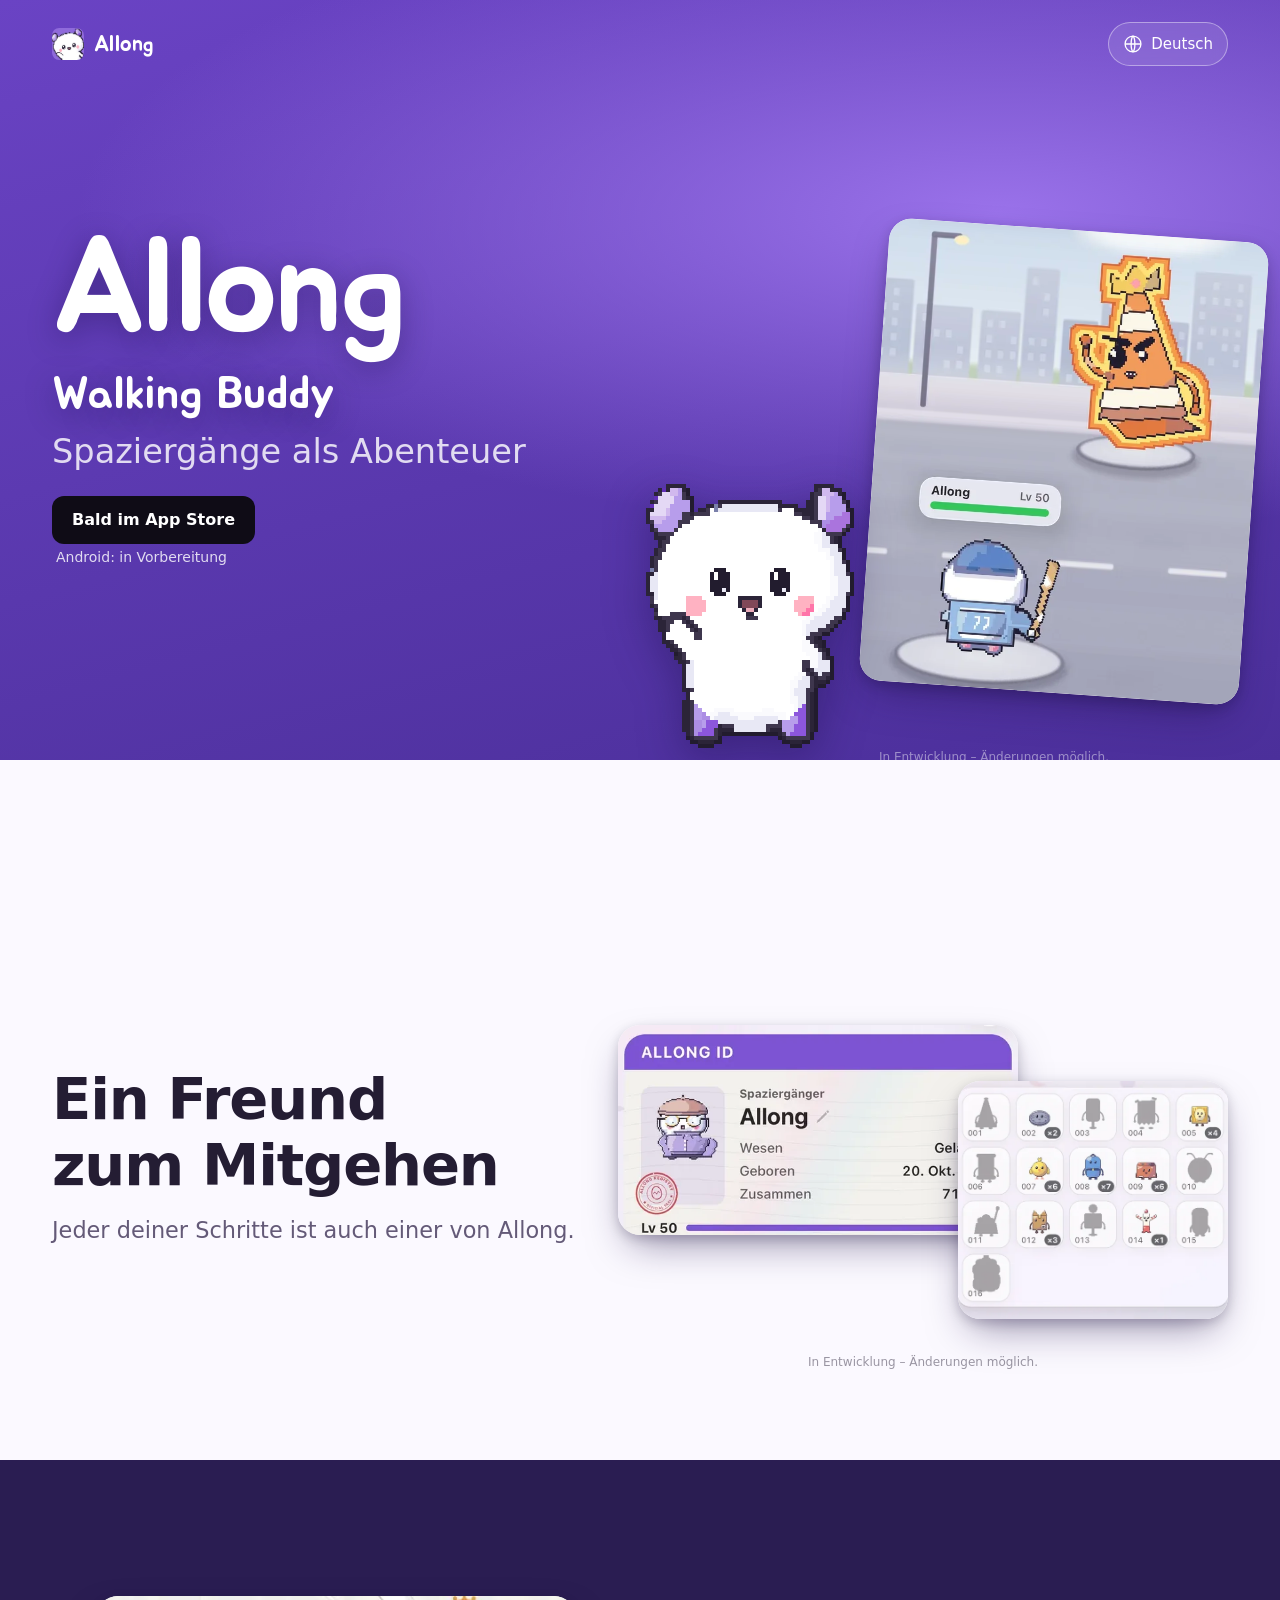
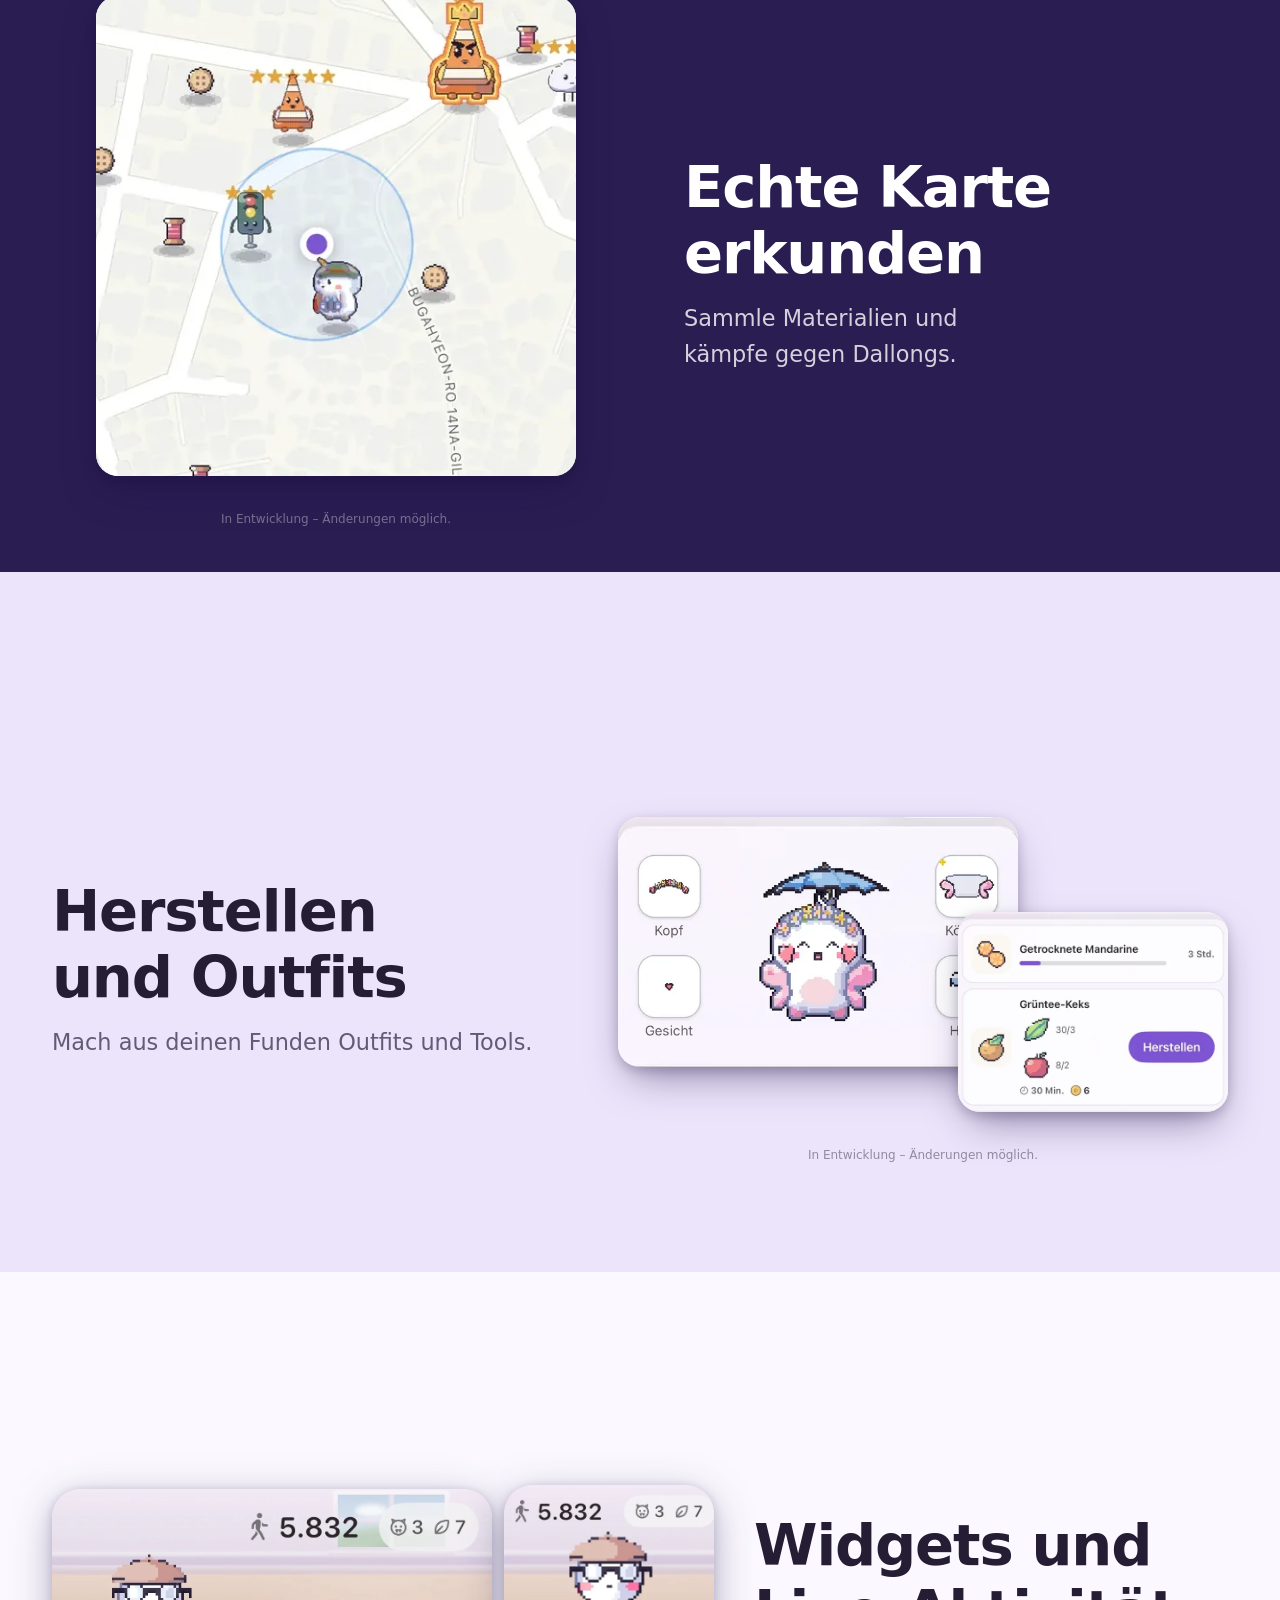
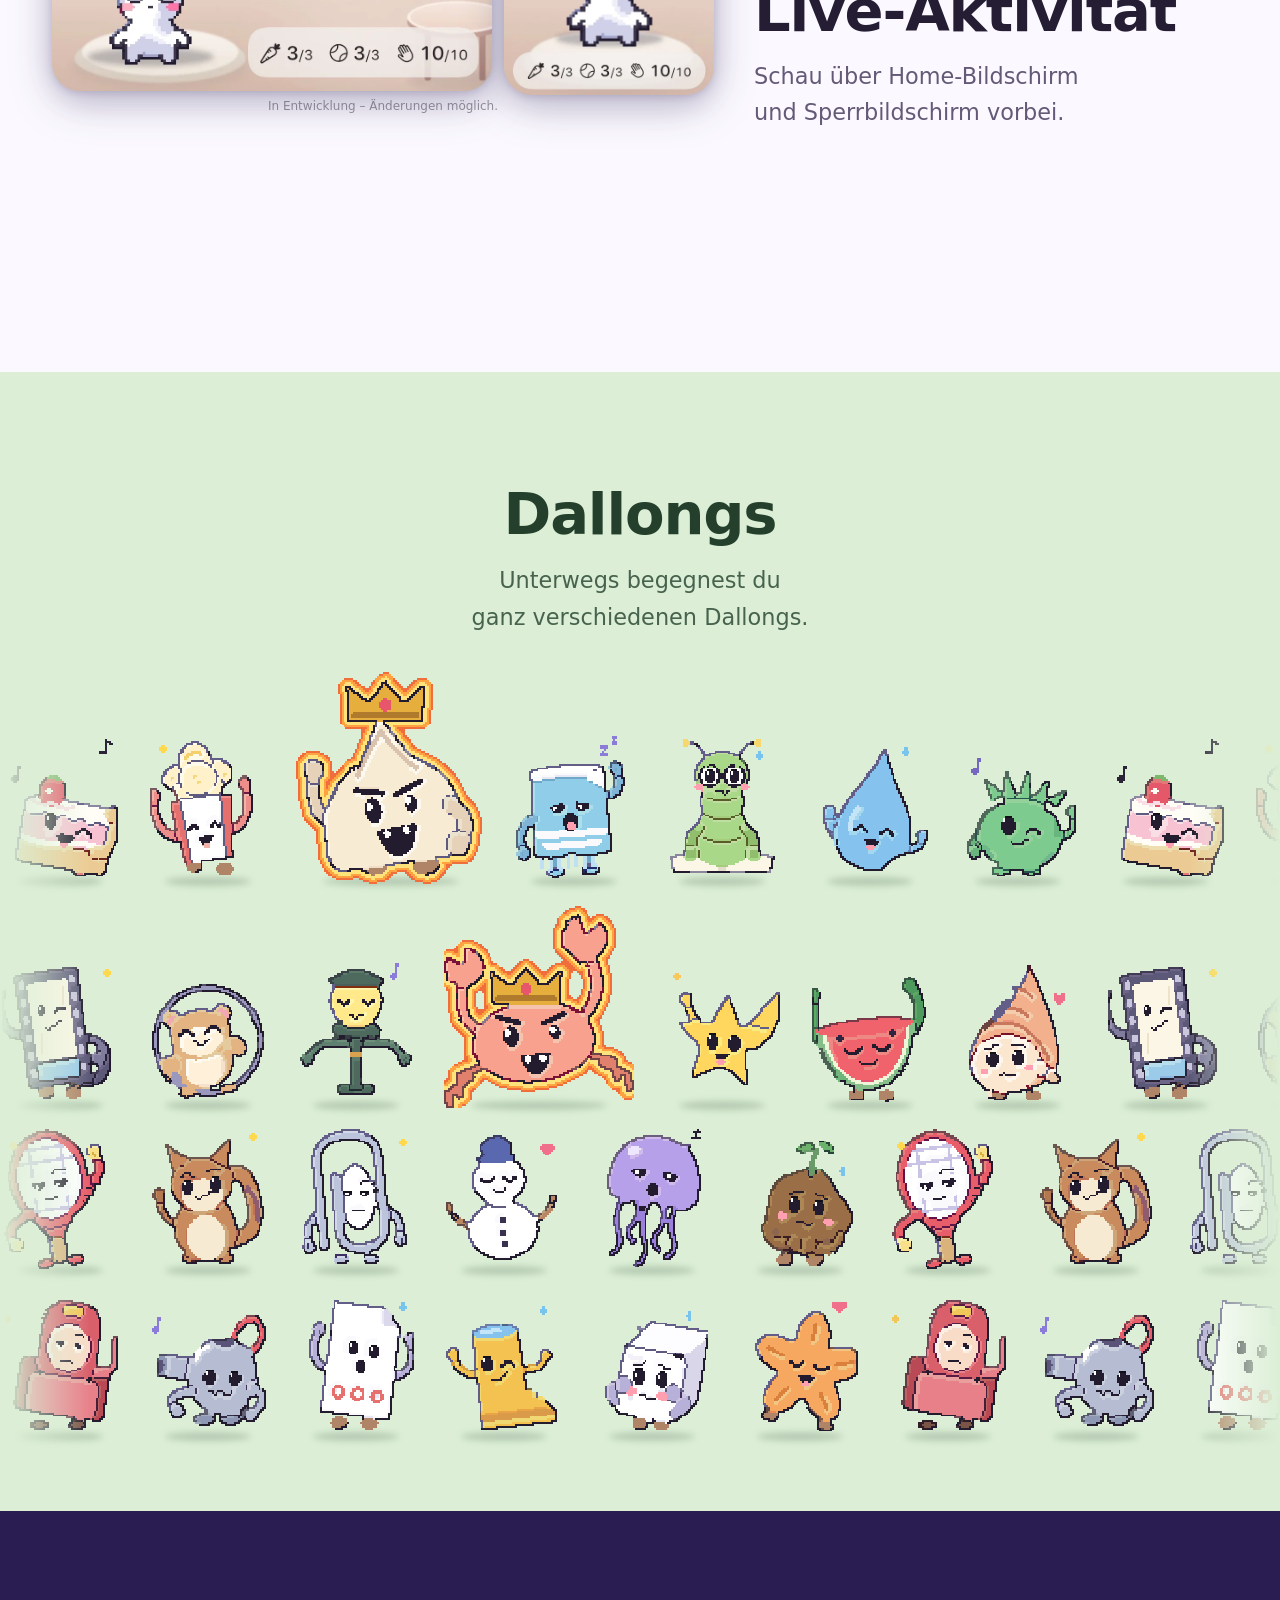
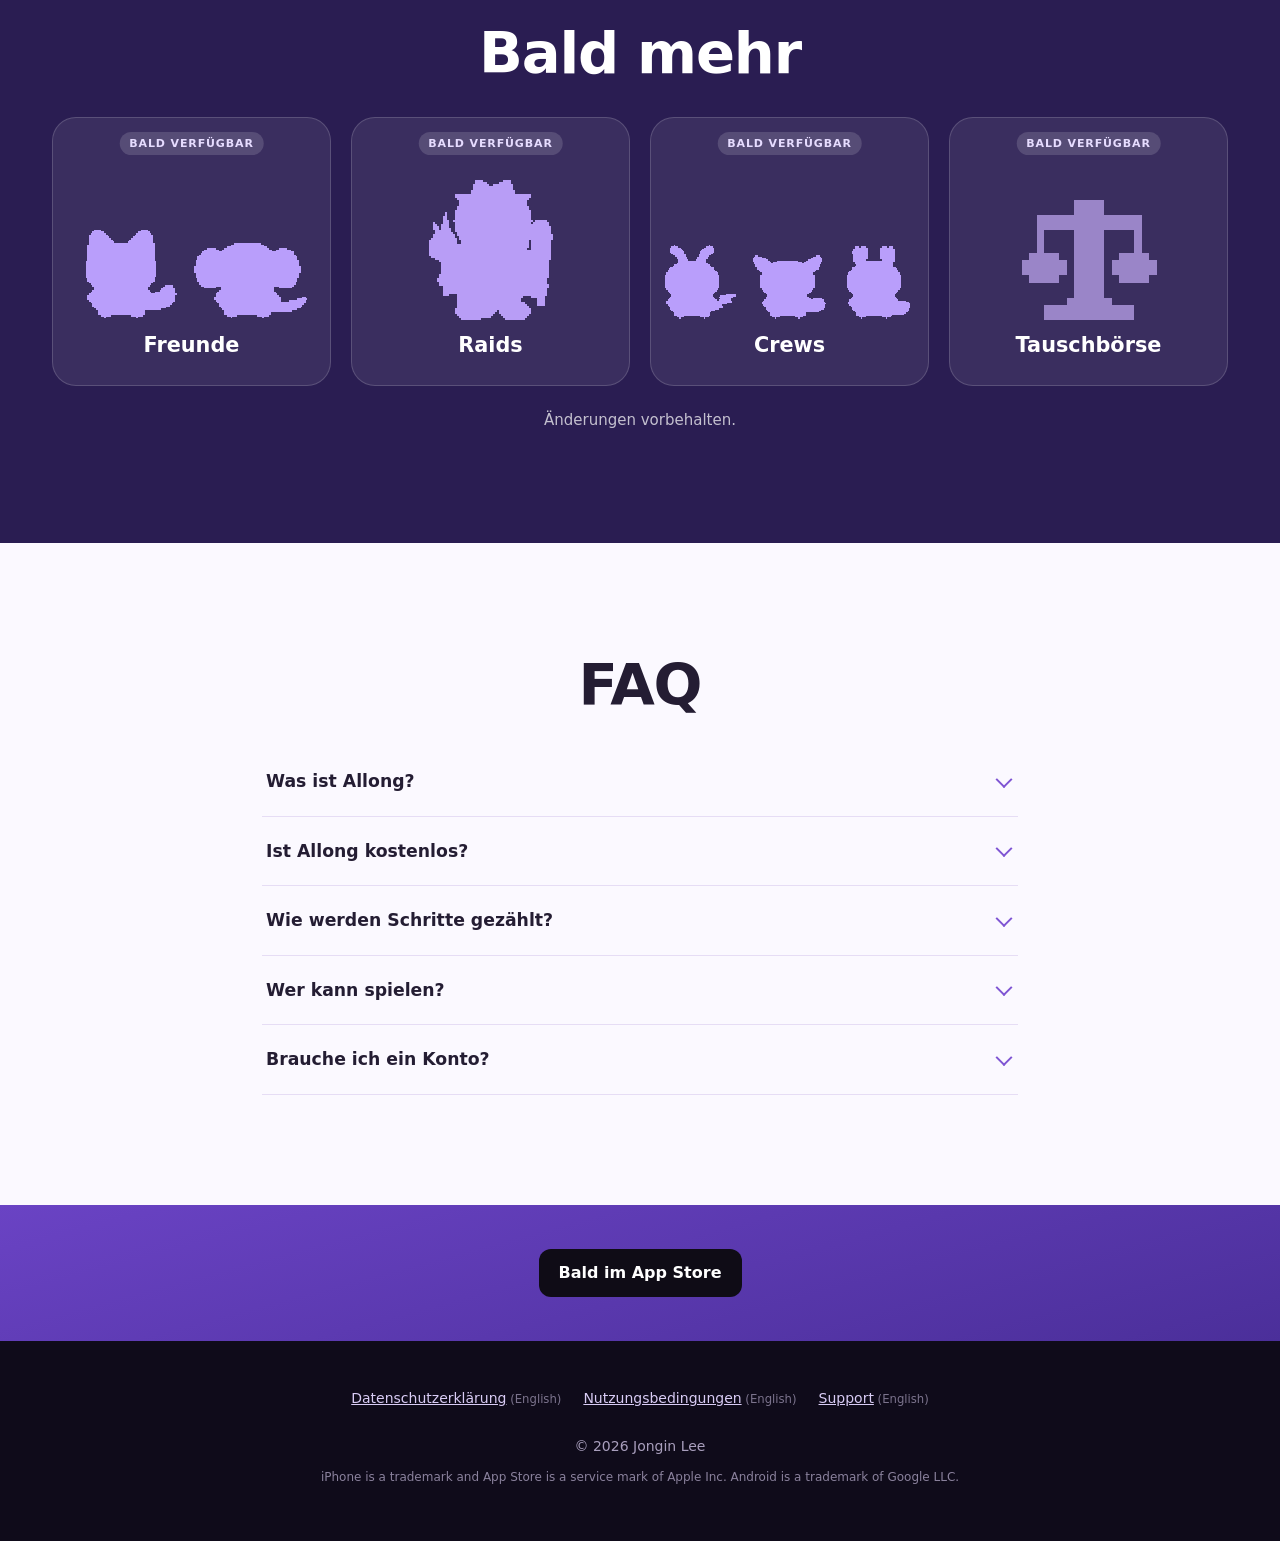
==== commit 6409c79d: "출시 전 공개판 배포 (원본 allong-site 9494970)" ====
--- a/de/index.html
+++ b/de/index.html
@@ -25,16 +25,16 @@
 <meta name="theme-color" content="#faf7ff" media="(prefers-color-scheme: light)">
 <meta name="theme-color" content="#17131f" media="(prefers-color-scheme: dark)">
 <meta name="color-scheme" content="light dark">
-<link rel="icon" href="/favicon.ico?v=a3c69811" sizes="16x16 32x32 48x48">
-<link rel="icon" type="image/png" sizes="32x32" href="/favicon-32.png?v=a3c69811">
-<link rel="icon" type="image/png" sizes="48x48" href="/favicon-48.png?v=a3c69811">
-<link rel="apple-touch-icon" href="/apple-touch-icon.png?v=a3c69811">
+<link rel="icon" href="/favicon.ico?v=54b7d7e1" sizes="16x16 32x32 48x48">
+<link rel="icon" type="image/png" sizes="32x32" href="/favicon-32.png?v=54b7d7e1">
+<link rel="icon" type="image/png" sizes="48x48" href="/favicon-48.png?v=54b7d7e1">
+<link rel="apple-touch-icon" href="/apple-touch-icon.png?v=54b7d7e1">
 <meta property="og:type" content="website">
 <meta property="og:site_name" content="Allong">
 <meta property="og:title" content="Allong: Walking Buddy – Spaziergänge als Abenteuer">
 <meta property="og:description" content="Brüte ein kleines Wesen aus und geh mit ihm spazieren. Gratis auf dem iPhone.">
 <meta property="og:url" content="https://allong.my/de/">
-<meta property="og:image" content="https://allong.my/og.png">
+<meta property="og:image" content="https://allong.my/og.png?v=54b7d7e1">
 <meta property="og:image:width" content="1200">
 <meta property="og:image:height" content="630">
 <meta property="og:image:alt" content="Allong, ein kleines weißes Wesen mit lila Ohren">
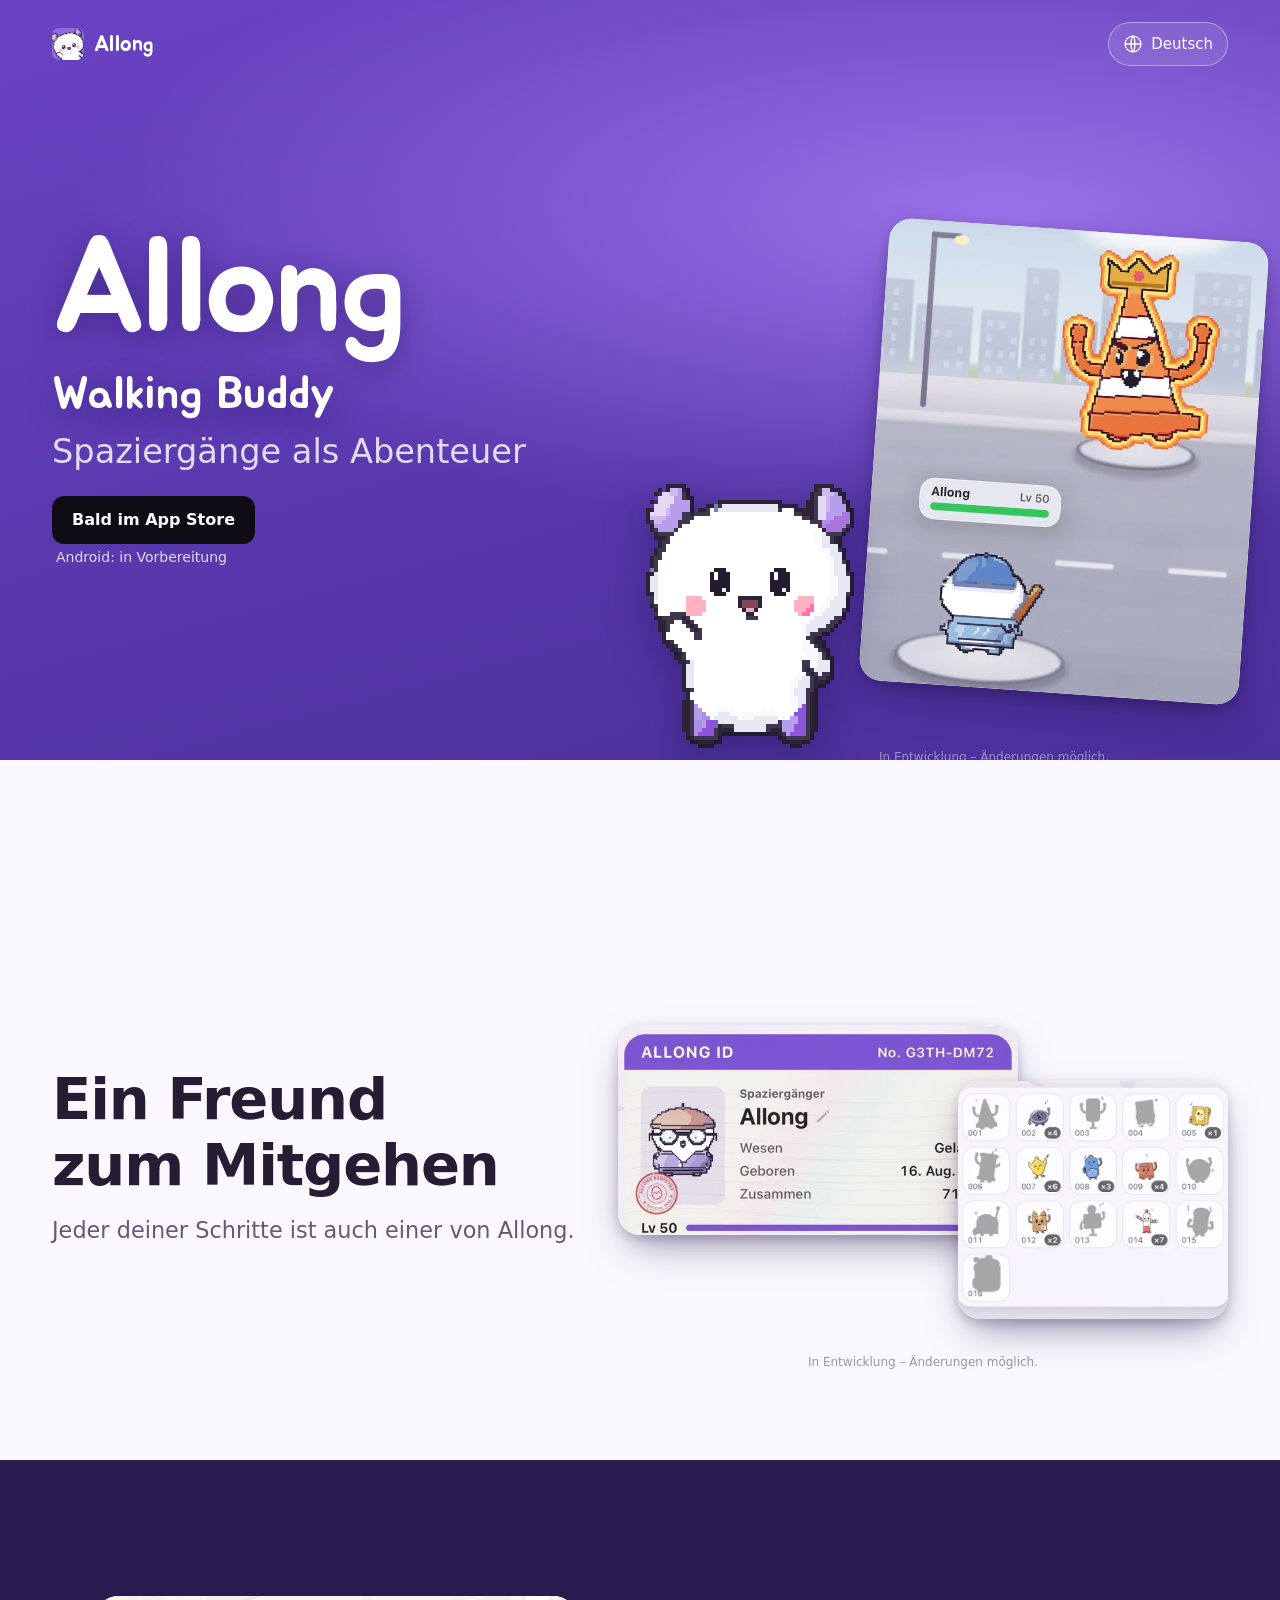
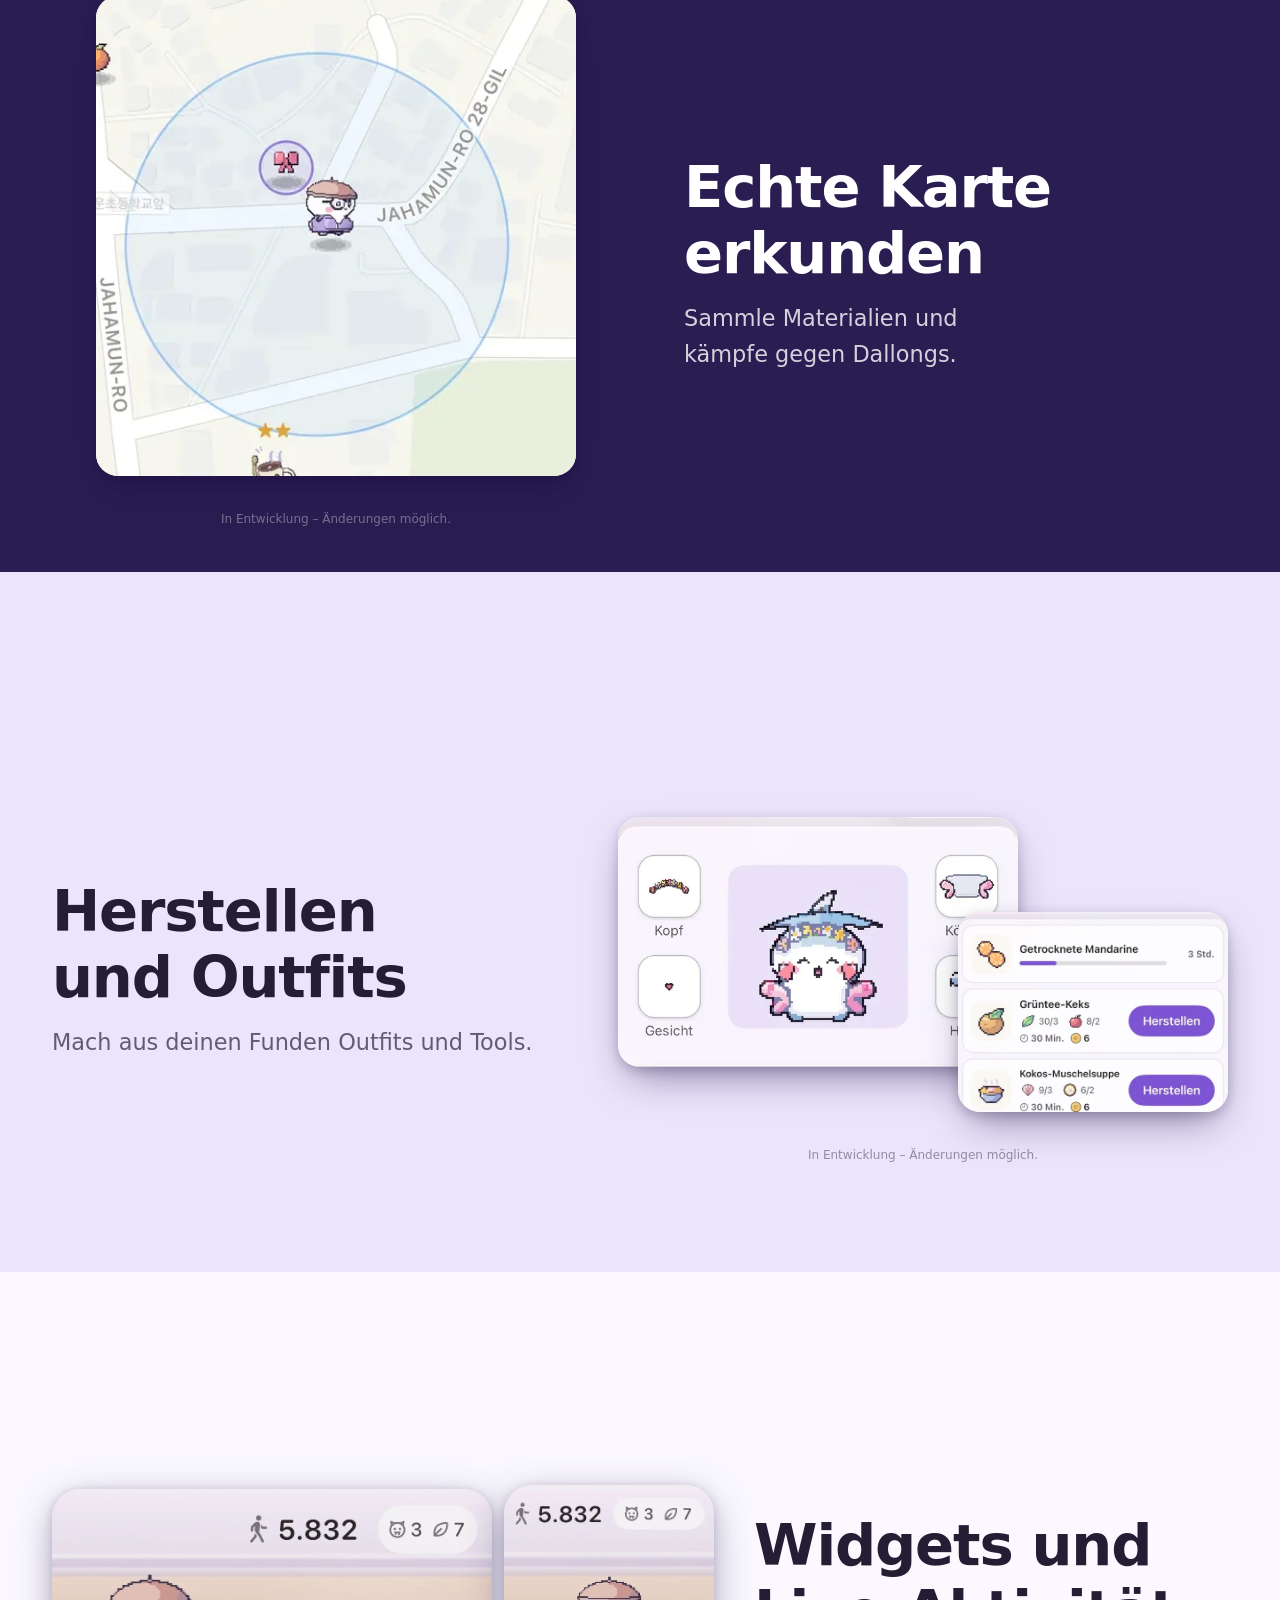
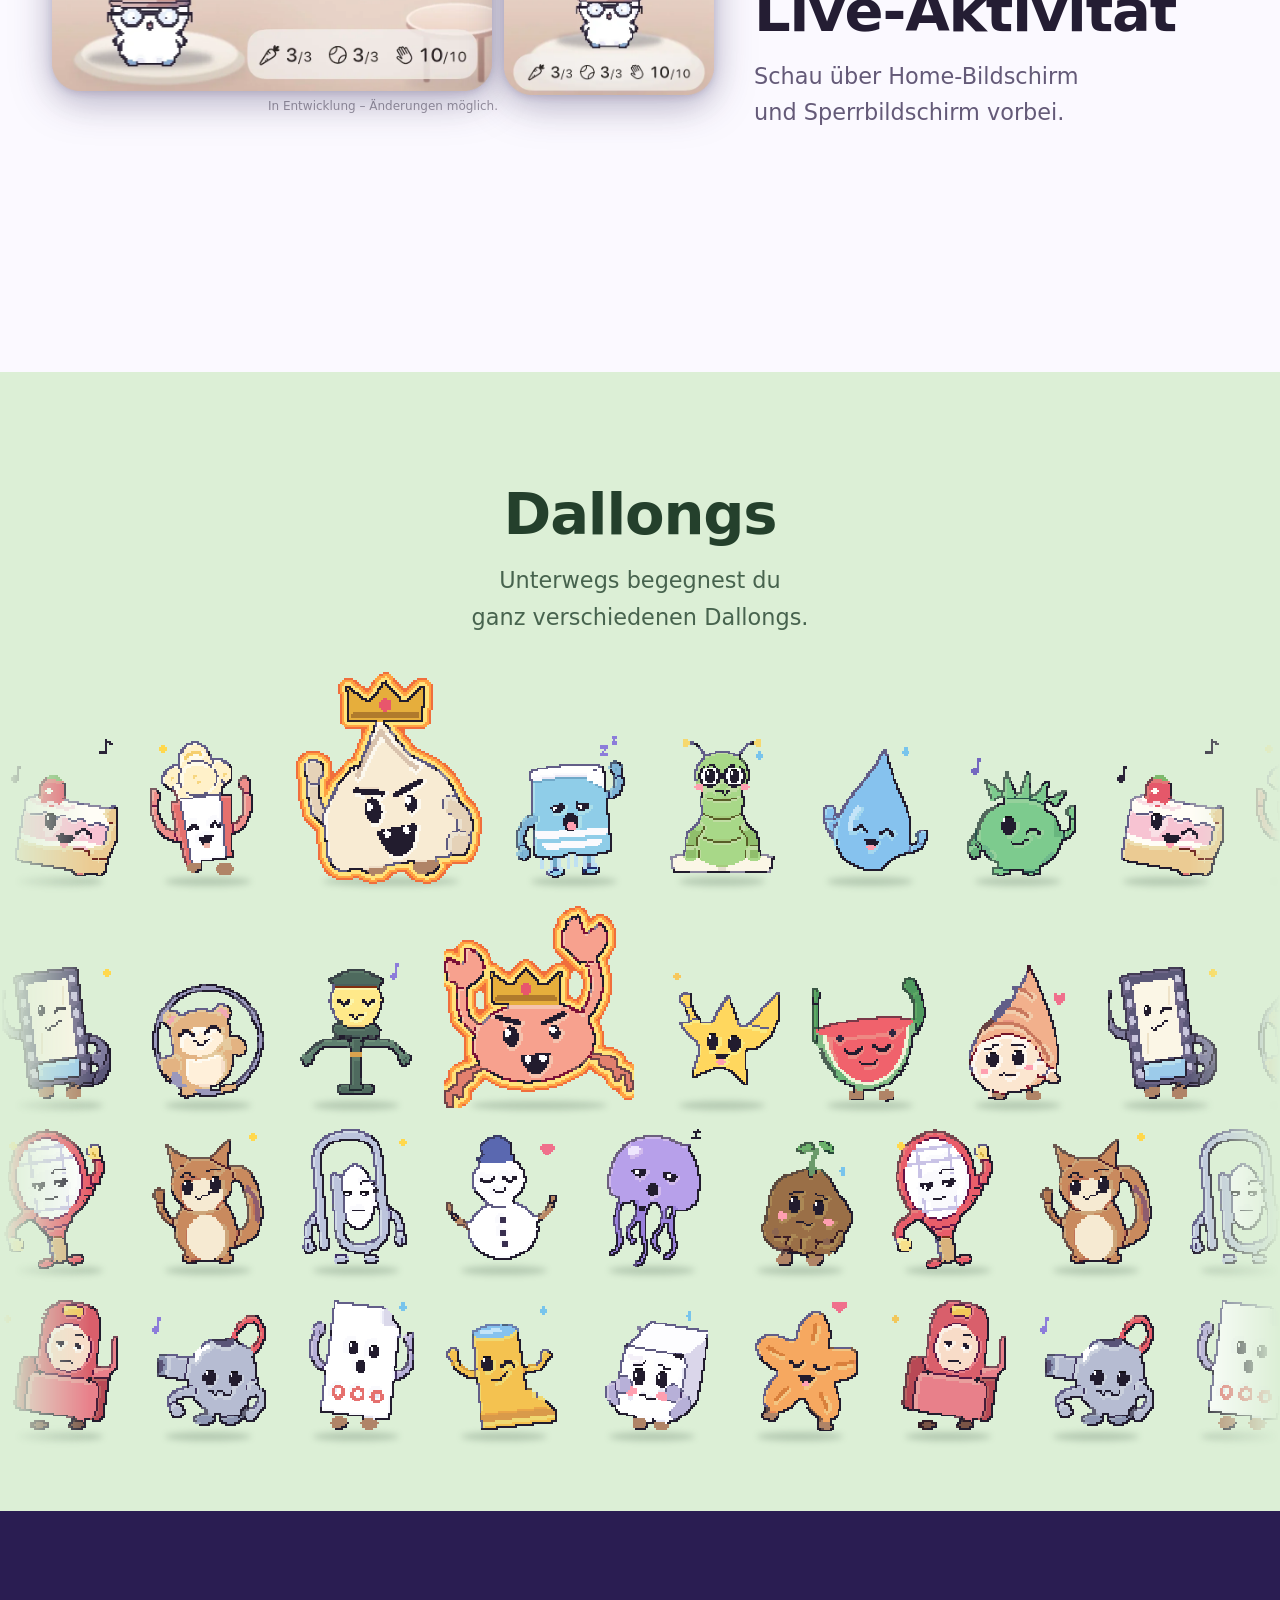
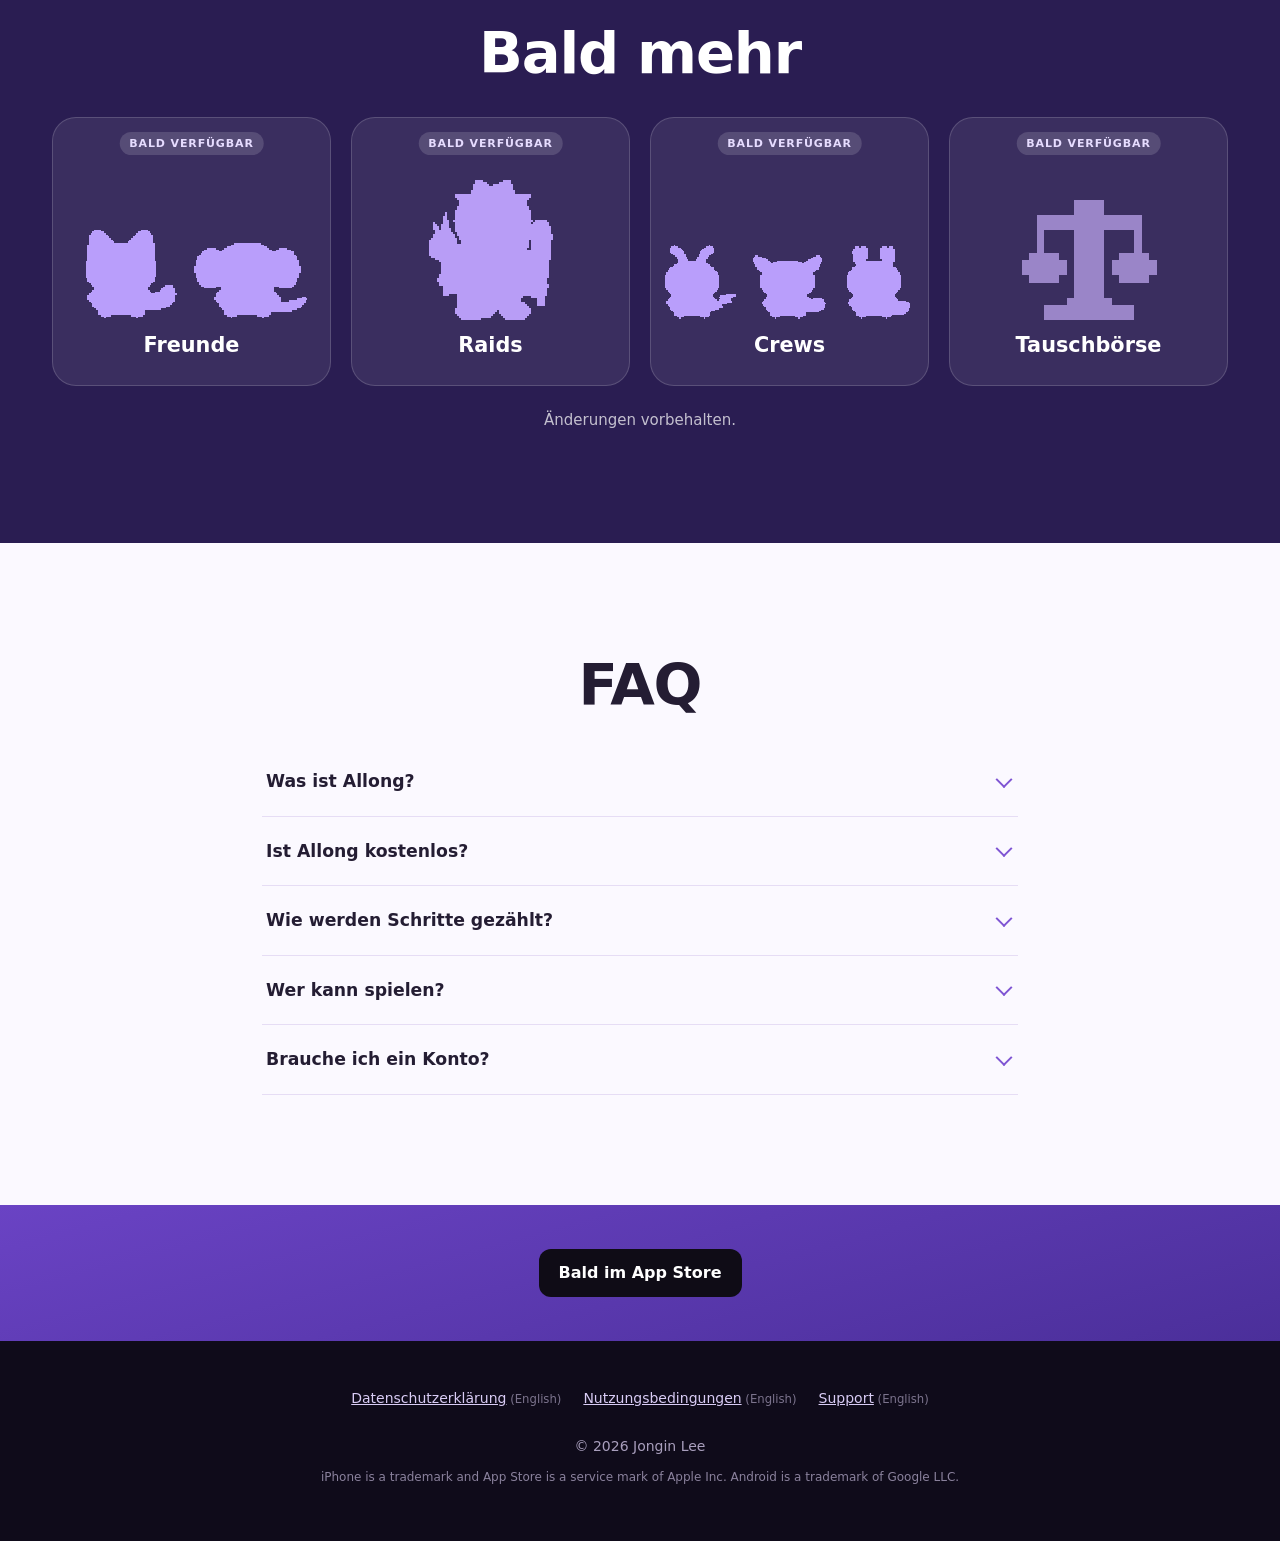
==== commit 955d7695: "출시 전 공개판 배포 (원본 allong-site f07aacf)" ====
--- a/de/index.html
+++ b/de/index.html
@@ -85,7 +85,7 @@
     </div>
   </section>
 
-  <section class="feat a" aria-labelledby="fa"><div class="feat-in"><div class="feat-txt"><h2 id="fa">Ein Freund zum Mitgehen</h2><p>Jeder deiner Schritte ist auch einer von Allong.</p></div><div class="feat-ph"><div class="zoom p1"><img src="/img/c/de/id.webp" width="608" height="320" alt="Allong beim Spazieren" loading="lazy" decoding="async"></div><div class="zoom p2"><img src="/img/c/de/dex.webp" width="608" height="535" alt="" loading="lazy" decoding="async"></div><p class="wip">In Entwicklung – Änderungen möglich.</p></div></div></section><section class="feat b" aria-labelledby="fb"><div class="feat-in"><div class="feat-txt"><h2 id="fb">Echte Karte erkunden</h2><p>Sammle Materialien und kämpfe gegen Dallongs.</p></div><div class="feat-ph"><div class="zoom p1"><picture><source media="(prefers-color-scheme: dark)" srcset="/img/c/de/map-dark.webp"><img src="/img/c/de/map.webp" width="500" height="500" alt="Die Erkundungskarte mit einem Allong und Dallongs in der Nähe" loading="lazy" decoding="async"></picture></div><p class="wip">In Entwicklung – Änderungen möglich.</p></div></div></section><section class="feat c" aria-labelledby="fc"><div class="feat-in"><div class="feat-txt"><h2 id="fc">Herstellen und Outfits</h2><p>Mach aus deinen Funden Outfits und Tools.</p></div><div class="feat-ph"><div class="zoom p1"><img src="/img/c/de/bag.webp" width="608" height="380" alt="Ein Allong im Outfit" loading="lazy" decoding="async"></div><div class="zoom p2"><img src="/img/c/de/craft.webp" width="608" height="450" alt="" loading="lazy" decoding="async"></div><p class="wip">In Entwicklung – Änderungen möglich.</p></div></div></section><section class="feat d" aria-labelledby="fd"><div class="feat-in"><div class="feat-txt"><h2 id="fd">Widgets und Live-Aktivität</h2><p>Schau über Home-Bildschirm und Sperrbildschirm vorbei.</p></div><div class="feat-ph"><div class="wgs zw" role="img" aria-label="Allong in einem Widget auf dem Home-Bildschirm"><picture class="wg w-m"><source media="(prefers-color-scheme: dark)" srcset="/img/c/de/w-med-dark.webp"><img src="/img/c/de/w-med-light.webp" width="1028" height="473" alt="" loading="lazy" decoding="async"></picture><picture class="wg w-s"><source media="(prefers-color-scheme: dark)" srcset="/img/c/de/w-small-dark.webp"><img src="/img/c/de/w-small-light.webp" width="472" height="472" alt="" loading="lazy" decoding="async"></picture></div><p class="wip">In Entwicklung – Änderungen möglich.</p></div></div></section>
+  <section class="feat a" aria-labelledby="fa"><div class="feat-in"><div class="feat-txt"><h2 id="fa">Ein Freund zum Mitgehen</h2><p>Jeder deiner Schritte ist auch einer von Allong.</p></div><div class="feat-ph"><div class="zoom p1"><img src="/img/c/de/id.webp" width="608" height="320" alt="Allong beim Spazieren" loading="lazy" decoding="async"></div><div class="zoom p2"><img src="/img/c/de/dex.webp" width="608" height="535" alt="" loading="lazy" decoding="async"></div><p class="wip">In Entwicklung – Änderungen möglich.</p></div></div></section><section class="feat b" aria-labelledby="fb"><div class="feat-in"><div class="feat-txt"><h2 id="fb">Echte Karte erkunden</h2><p>Sammle Materialien und kämpfe gegen Dallongs.</p></div><div class="feat-ph"><div class="zoom p1"><picture><source media="(prefers-color-scheme: dark)" srcset="/img/c/de/map-dark.webp"><img src="/img/c/de/map.webp" width="500" height="500" alt="Die Erkundungskarte mit einem Allong und Dallongs in der Nähe" loading="lazy" decoding="async"></picture></div><p class="wip">In Entwicklung – Änderungen möglich.</p></div></div></section><section class="feat c" aria-labelledby="fc"><div class="feat-in"><div class="feat-txt"><h2 id="fc">Herstellen und Outfits</h2><p>Mach aus deinen Funden Outfits und Tools.</p></div><div class="feat-ph"><div class="zoom p1"><img src="/img/c/de/bag.webp" width="608" height="380" alt="Ein Allong im Outfit" loading="lazy" decoding="async"></div><div class="zoom p2"><img src="/img/c/de/craft.webp" width="608" height="450" alt="" loading="lazy" decoding="async"></div><p class="wip">In Entwicklung – Änderungen möglich.</p></div></div></section><section class="feat d" aria-labelledby="fd"><div class="feat-in"><div class="feat-txt"><h2 id="fd">Widgets und Live-Aktivität</h2><p>Schau über Home-Bildschirm und Sperrbildschirm vorbei.</p></div><div class="feat-ph"><div class="wgs zw" role="img" aria-label="Allong in einem Widget auf dem Home-Bildschirm"><picture class="wg w-m"><source media="(prefers-color-scheme: dark)" srcset="/img/c/de/w-med-dark.webp"><img src="/img/c/de/w-med-light.webp" width="1030" height="475" alt="" loading="lazy" decoding="async"></picture><picture class="wg w-s"><source media="(prefers-color-scheme: dark)" srcset="/img/c/de/w-small-dark.webp"><img src="/img/c/de/w-small-light.webp" width="475" height="475" alt="" loading="lazy" decoding="async"></picture></div><p class="wip">In Entwicklung – Änderungen möglich.</p></div></div></section>
 
   <section class="world" aria-labelledby="hw">
     <div class="band-in">
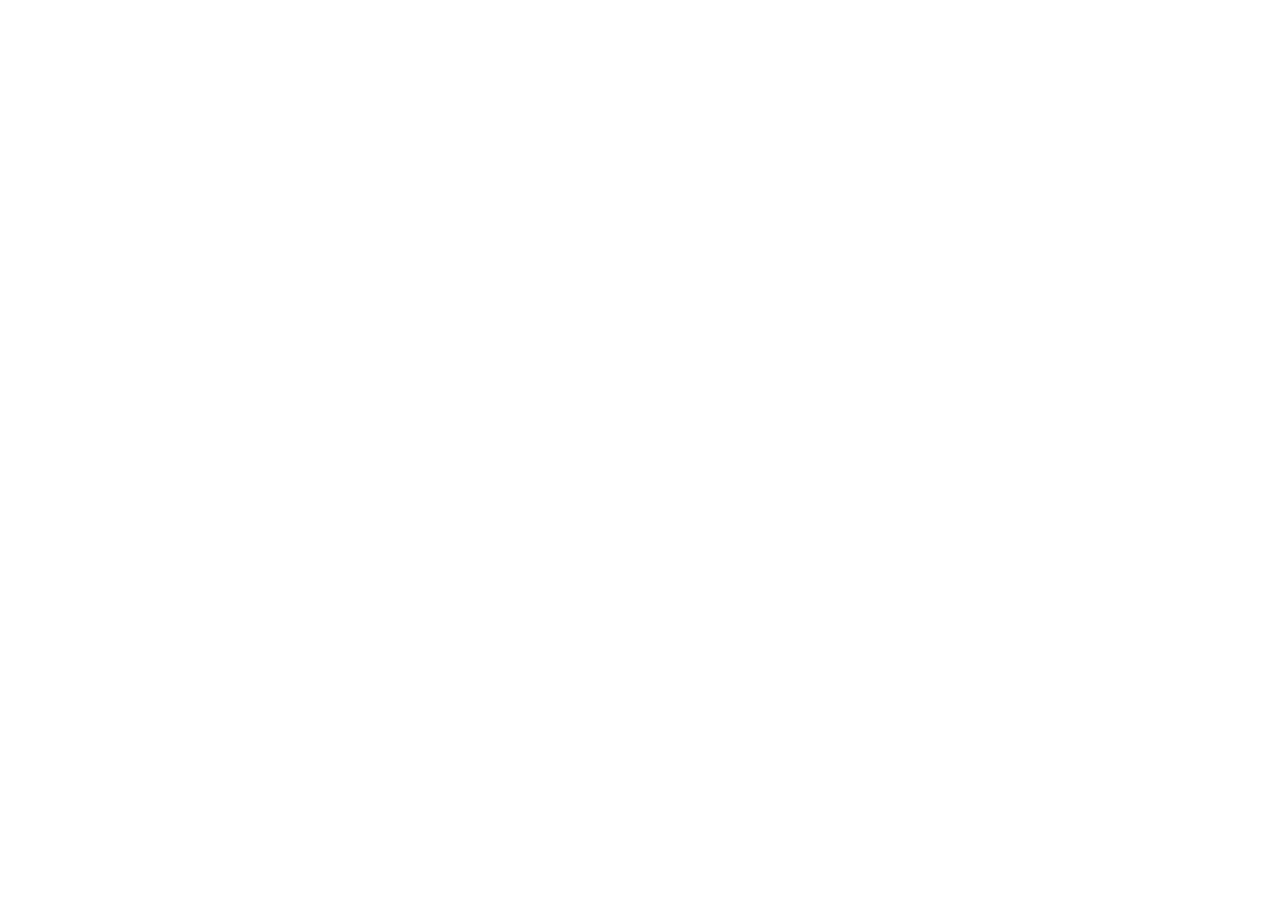
==== commit 2feb3cd5: "ihwa.app 넘김판 배포 (원본 allong-site ee69e9a)" ====
--- a/de/index.html
+++ b/de/index.html
@@ -1,130 +1 @@
-<!doctype html>
-<html lang="de">
-<head>
-<meta charset="utf-8">
-<meta name="viewport" content="width=device-width,initial-scale=1,viewport-fit=cover">
-<title>Allong: Walking Buddy – Schrittzähler und Lauf-Spiel</title>
-<meta name="description" content="Kostenloses Schrittzähler-Spiel für iPhone. Ei ausbrüten, gemeinsam gehen, echte Karte erkunden, Outfits herstellen, Widgets. Ab 14.">
-<meta name="keywords" content="Schrittzähler, Haustier, Pixel, virtuell, Spiel, Karte, Widget, Verkleiden, Basteln, RPG, Monster">
-<link rel="canonical" href="https://allong.my/de/">
-<link rel="alternate" hreflang="en" href="https://allong.my/en/">
-<link rel="alternate" hreflang="ko" href="https://allong.my/ko/">
-<link rel="alternate" hreflang="ja" href="https://allong.my/ja/">
-<link rel="alternate" hreflang="zh-Hans" href="https://allong.my/zh-hans/">
-<link rel="alternate" hreflang="zh-Hant" href="https://allong.my/zh-hant/">
-<link rel="alternate" hreflang="es" href="https://allong.my/es/">
-<link rel="alternate" hreflang="pt-BR" href="https://allong.my/pt-br/">
-<link rel="alternate" hreflang="de" href="https://allong.my/de/">
-<link rel="alternate" hreflang="fr" href="https://allong.my/fr/">
-<link rel="alternate" hreflang="it" href="https://allong.my/it/">
-<link rel="alternate" hreflang="ru" href="https://allong.my/ru/">
-<link rel="alternate" hreflang="tr" href="https://allong.my/tr/">
-<link rel="alternate" hreflang="id" href="https://allong.my/id/">
-<link rel="alternate" hreflang="vi" href="https://allong.my/vi/">
-<link rel="alternate" hreflang="x-default" href="https://allong.my/">
-<meta name="theme-color" content="#faf7ff" media="(prefers-color-scheme: light)">
-<meta name="theme-color" content="#17131f" media="(prefers-color-scheme: dark)">
-<meta name="color-scheme" content="light dark">
-<link rel="icon" href="/favicon.ico?v=54b7d7e1" sizes="16x16 32x32 48x48">
-<link rel="icon" type="image/png" sizes="32x32" href="/favicon-32.png?v=54b7d7e1">
-<link rel="icon" type="image/png" sizes="48x48" href="/favicon-48.png?v=54b7d7e1">
-<link rel="apple-touch-icon" href="/apple-touch-icon.png?v=54b7d7e1">
-<meta property="og:type" content="website">
-<meta property="og:site_name" content="Allong">
-<meta property="og:title" content="Allong: Walking Buddy – Spaziergänge als Abenteuer">
-<meta property="og:description" content="Brüte ein kleines Wesen aus und geh mit ihm spazieren. Gratis auf dem iPhone.">
-<meta property="og:url" content="https://allong.my/de/">
-<meta property="og:image" content="https://allong.my/og.png?v=54b7d7e1">
-<meta property="og:image:width" content="1200">
-<meta property="og:image:height" content="630">
-<meta property="og:image:alt" content="Allong, ein kleines weißes Wesen mit lila Ohren">
-<meta property="og:locale" content="de_DE">
-<meta property="og:locale:alternate" content="en_US">
-<meta property="og:locale:alternate" content="ko_KR">
-<meta property="og:locale:alternate" content="ja_JP">
-<meta property="og:locale:alternate" content="zh_CN">
-<meta property="og:locale:alternate" content="zh_TW">
-<meta property="og:locale:alternate" content="es_ES">
-<meta property="og:locale:alternate" content="pt_BR">
-<meta property="og:locale:alternate" content="fr_FR">
-<meta property="og:locale:alternate" content="it_IT">
-<meta property="og:locale:alternate" content="ru_RU">
-<meta property="og:locale:alternate" content="tr_TR">
-<meta property="og:locale:alternate" content="id_ID">
-<meta property="og:locale:alternate" content="vi_VN">
-<meta name="twitter:card" content="summary_large_image">
-<meta name="twitter:title" content="Allong: Walking Buddy – Spaziergänge als Abenteuer">
-<meta name="twitter:description" content="Brüte ein kleines Wesen aus und geh mit ihm spazieren. Gratis auf dem iPhone.">
-<meta name="twitter:image" content="https://allong.my/og.png">
-<script type="application/ld+json">
-{"@context":"https://schema.org","@graph":[{"@type":"MobileApplication","@id":"https://allong.my/de/#app","name":"Allong: Walking Buddy","alternateName":"Allong","description":"Kostenloses Schrittzähler-Spiel für iPhone. Ei ausbrüten, gemeinsam gehen, echte Karte erkunden, Outfits herstellen, Widgets. Ab 14.","url":"https://allong.my/de/","inLanguage":"de","operatingSystem":"iOS","applicationCategory":"GameApplication","image":"https://allong.my/img/icon-512.png","featureList":"Echte Karte erkunden, Schrittzähler-Spiel mit einem Wegbegleiter, Outfits und Herstellen, Widgets für den Home-Bildschirm und Live-Aktivität","keywords":"Schrittzähler, Haustier, Pixel, virtuell, Spiel, Karte, Widget, Verkleiden, Basteln, RPG, Monster","audience":{"@type":"PeopleAudience","suggestedMinAge":14},"offers":{"@type":"Offer","price":"0","priceCurrency":"USD"},"author":{"@id":"https://allong.my/#owner"},"publisher":{"@id":"https://allong.my/#owner"},"copyrightHolder":{"@id":"https://allong.my/#owner"},"copyrightYear":2026},{"@type":"Person","@id":"https://allong.my/#owner","name":"Jongin Lee","url":"https://allong.my/"},{"@type":"FAQPage","inLanguage":"de","mainEntity":[{"@type":"Question","name":"Was ist Allong?","acceptedAnswer":{"@type":"Answer","text":"Allong ist ein kostenloses iPhone-Spiel. Du gehst gemeinsam mit einem kleinen Wesen aus einem Ei spazieren."}},{"@type":"Question","name":"Ist Allong kostenlos?","acceptedAnswer":{"@type":"Answer","text":"Ja. Das Spiel ist kostenlos und hat keine In-App-Käufe."}},{"@type":"Question","name":"Wie werden Schritte gezählt?","acceptedAnswer":{"@type":"Answer","text":"Gezählt wird die Strecke, die du wirklich zurücklegst. Auch bei geschlossener App kannst du weitergehen."}},{"@type":"Question","name":"Wer kann spielen?","acceptedAnswer":{"@type":"Answer","text":"Ab 14 Jahren."}},{"@type":"Question","name":"Brauche ich ein Konto?","acceptedAnswer":{"@type":"Answer","text":"Nein. Du startest als Gast und kannst mit einem verknüpften Konto dein Allong auf einem neuen Gerät wiederherstellen."}}]}]}
-</script>
-<link rel="preload" href="/fonts/jua-subset.woff2" as="font" type="font/woff2" crossorigin>
-<script>(function(){var u=navigator.userAgent||"",d=document.documentElement;if(/Android/i.test(u))d.dataset.os="android";else if(/iPhone|iPad|iPod/.test(u)||(/Macintosh/.test(u)&&navigator.maxTouchPoints>1))d.dataset.os="ios"})();</script>
-<script>(function(){var w=window;w.dataLayer=w.dataLayer||[];w.gtag=function(){dataLayer.push(arguments)};var z="";try{z=Intl.DateTimeFormat().resolvedOptions().timeZone||""}catch(e){}var eu=/^(Europe\/|Atlantic\/(Reykjavik|Canary|Madeira|Azores|Faroe))/.test(z),s=null;try{s=localStorage.getItem("ga")}catch(e){}w.gaAsk=eu&&s===null;w.gaLoad=function(){if(w.gaOn)return;w.gaOn=1;gtag("js",new Date());gtag("config","G-YNWP3Q9F9G");var t=document.createElement("script");t.async=true;t.src="https://www.googletagmanager.com/gtag/js?id=G-YNWP3Q9F9G";document.head.appendChild(t)};if(!eu||s==="1")w.gaLoad()})();</script>
-<link rel="stylesheet" href="/style.css">
-</head>
-<body>
-<a class="skip" href="#main">Zum Inhalt springen</a>
-<header class="top">
-  <a class="brand" href="/de/"><img src="/img/icon-96.webp" width="32" height="32" alt=""><span>Allong</span></a>
-  <details class="langmenu"><summary aria-label="Sprache"><svg class="globe" viewBox="0 0 24 24" width="20" height="20" aria-hidden="true" focusable="false"><circle cx="12" cy="12" r="9.5" fill="none" stroke="currentColor" stroke-width="1.6"/><path d="M2.5 12h19M12 2.5c3 3 3 16 0 19M12 2.5c-3 3-3 16 0 19" fill="none" stroke="currentColor" stroke-width="1.6"/></svg><span>Deutsch</span></summary><ul><li><a href="/en/" hreflang="en" lang="en" data-lang="en">English</a></li><li><a href="/ko/" hreflang="ko" lang="ko" data-lang="ko">한국어</a></li><li><a href="/ja/" hreflang="ja" lang="ja" data-lang="ja">日本語</a></li><li><a href="/zh-hans/" hreflang="zh-Hans" lang="zh-Hans" data-lang="zh-hans">简体中文</a></li><li><a href="/zh-hant/" hreflang="zh-Hant" lang="zh-Hant" data-lang="zh-hant">繁體中文</a></li><li><a href="/es/" hreflang="es" lang="es" data-lang="es">Español</a></li><li><a href="/pt-br/" hreflang="pt-BR" lang="pt-BR" data-lang="pt-br">Português</a></li><li><a href="/de/" hreflang="de" lang="de" data-lang="de" aria-current="true">Deutsch</a></li><li><a href="/fr/" hreflang="fr" lang="fr" data-lang="fr">Français</a></li><li><a href="/it/" hreflang="it" lang="it" data-lang="it">Italiano</a></li><li><a href="/ru/" hreflang="ru" lang="ru" data-lang="ru">Русский</a></li><li><a href="/tr/" hreflang="tr" lang="tr" data-lang="tr">Türkçe</a></li><li><a href="/id/" hreflang="id" lang="id" data-lang="id">Bahasa Indonesia</a></li><li><a href="/vi/" hreflang="vi" lang="vi" data-lang="vi">Tiếng Việt</a></li></ul></details>
-</header>
-<main id="main">
-  <section class="hero" aria-labelledby="h1">
-    <div class="hero-in">
-      <div class="hero-text">
-        <h1 id="h1">Allong<span class="h1b">Walking Buddy</span></h1>
-        <p class="tagline">Spaziergänge als Abenteuer</p>
-        <div class="stores"><b class="soonstore">Bald im App&nbsp;Store</b><span class="note">Android: in Vorbereitung</span></div>
-      </div>
-      <div class="hero-ph">
-        <div class="zoom p1 solo"><img src="/img/c/de/boss.webp" width="640" height="780" alt="Die Erkundungskarte mit einem Allong und Dallongs in der Nähe" fetchpriority="high"></div><p class="wip">In Entwicklung – Änderungen möglich.</p>
-      </div>
-      <img class="face" src="/img/allong-face.webp" width="480" height="453" alt="Allong winkt zur Begrüßung" fetchpriority="high">
-    </div>
-  </section>
-
-  <section class="feat a" aria-labelledby="fa"><div class="feat-in"><div class="feat-txt"><h2 id="fa">Ein Freund zum Mitgehen</h2><p>Jeder deiner Schritte ist auch einer von Allong.</p></div><div class="feat-ph"><div class="zoom p1"><img src="/img/c/de/id.webp" width="608" height="320" alt="Allong beim Spazieren" loading="lazy" decoding="async"></div><div class="zoom p2"><img src="/img/c/de/dex.webp" width="608" height="535" alt="" loading="lazy" decoding="async"></div><p class="wip">In Entwicklung – Änderungen möglich.</p></div></div></section><section class="feat b" aria-labelledby="fb"><div class="feat-in"><div class="feat-txt"><h2 id="fb">Echte Karte erkunden</h2><p>Sammle Materialien und kämpfe gegen Dallongs.</p></div><div class="feat-ph"><div class="zoom p1"><picture><source media="(prefers-color-scheme: dark)" srcset="/img/c/de/map-dark.webp"><img src="/img/c/de/map.webp" width="500" height="500" alt="Die Erkundungskarte mit einem Allong und Dallongs in der Nähe" loading="lazy" decoding="async"></picture></div><p class="wip">In Entwicklung – Änderungen möglich.</p></div></div></section><section class="feat c" aria-labelledby="fc"><div class="feat-in"><div class="feat-txt"><h2 id="fc">Herstellen und Outfits</h2><p>Mach aus deinen Funden Outfits und Tools.</p></div><div class="feat-ph"><div class="zoom p1"><img src="/img/c/de/bag.webp" width="608" height="380" alt="Ein Allong im Outfit" loading="lazy" decoding="async"></div><div class="zoom p2"><img src="/img/c/de/craft.webp" width="608" height="450" alt="" loading="lazy" decoding="async"></div><p class="wip">In Entwicklung – Änderungen möglich.</p></div></div></section><section class="feat d" aria-labelledby="fd"><div class="feat-in"><div class="feat-txt"><h2 id="fd">Widgets und Live-Aktivität</h2><p>Schau über Home-Bildschirm und Sperrbildschirm vorbei.</p></div><div class="feat-ph"><div class="wgs zw" role="img" aria-label="Allong in einem Widget auf dem Home-Bildschirm"><picture class="wg w-m"><source media="(prefers-color-scheme: dark)" srcset="/img/c/de/w-med-dark.webp"><img src="/img/c/de/w-med-light.webp" width="1030" height="475" alt="" loading="lazy" decoding="async"></picture><picture class="wg w-s"><source media="(prefers-color-scheme: dark)" srcset="/img/c/de/w-small-dark.webp"><img src="/img/c/de/w-small-light.webp" width="475" height="475" alt="" loading="lazy" decoding="async"></picture></div><p class="wip">In Entwicklung – Änderungen möglich.</p></div></div></section>
-
-  <section class="world" aria-labelledby="hw">
-    <div class="band-in">
-      <h2 id="hw">Dallongs</h2>
-      <p class="lead">Unterwegs begegnest du ganz verschiedenen Dallongs.</p>
-    </div>
-    <div class="crowd" role="img" aria-label="Unterwegs begegnest du ganz verschiedenen Dallongs."><ul class="row r0"><li class="dl"><img class="px" src="/img/d/cafe_8.webp" width="384" height="492" alt=""></li><li class="dl"><img class="px" src="/img/d/culture_1.webp" width="384" height="492" alt=""></li><li class="dl boss"><img class="px" src="/img/d/food_0_boss.webp" width="576" height="642" alt=""></li><li class="dl"><img class="px" src="/img/d/sport_4.webp" width="384" height="492" alt=""></li><li class="dl"><img class="px" src="/img/d/study_3.webp" width="384" height="492" alt=""></li><li class="dl"><img class="px" src="/img/d/limited_0.webp" width="384" height="492" alt=""></li><li class="dl"><img class="px" src="/img/d/park_3.webp" width="384" height="492" alt=""></li><li class="dl"><img class="px" src="/img/d/cafe_8.webp" width="384" height="492" alt=""></li><li class="dl"><img class="px" src="/img/d/culture_1.webp" width="384" height="492" alt=""></li><li class="dl boss"><img class="px" src="/img/d/food_0_boss.webp" width="576" height="642" alt=""></li><li class="dl"><img class="px" src="/img/d/sport_4.webp" width="384" height="492" alt=""></li><li class="dl"><img class="px" src="/img/d/study_3.webp" width="384" height="492" alt=""></li><li class="dl"><img class="px" src="/img/d/limited_0.webp" width="384" height="492" alt=""></li><li class="dl"><img class="px" src="/img/d/park_3.webp" width="384" height="492" alt=""></li></ul><ul class="row r1"><li class="dl"><img class="px" src="/img/d/culture_3.webp" width="384" height="492" alt=""></li><li class="dl"><img class="px" src="/img/d/zoo_5.webp" width="384" height="492" alt=""></li><li class="dl"><img class="px" src="/img/d/road_8.webp" width="384" height="492" alt=""></li><li class="dl boss"><img class="px" src="/img/d/water_6_boss.webp" width="576" height="642" alt=""></li><li class="dl"><img class="px" src="/img/d/limited_12.webp" width="384" height="492" alt=""></li><li class="dl"><img class="px" src="/img/d/food_9.webp" width="384" height="492" alt=""></li><li class="dl"><img class="px" src="/img/d/water_3.webp" width="384" height="492" alt=""></li><li class="dl"><img class="px" src="/img/d/culture_3.webp" width="384" height="492" alt=""></li><li class="dl"><img class="px" src="/img/d/zoo_5.webp" width="384" height="492" alt=""></li><li class="dl"><img class="px" src="/img/d/road_8.webp" width="384" height="492" alt=""></li><li class="dl boss"><img class="px" src="/img/d/water_6_boss.webp" width="576" height="642" alt=""></li><li class="dl"><img class="px" src="/img/d/limited_12.webp" width="384" height="492" alt=""></li><li class="dl"><img class="px" src="/img/d/food_9.webp" width="384" height="492" alt=""></li><li class="dl"><img class="px" src="/img/d/water_3.webp" width="384" height="492" alt=""></li></ul><ul class="row r2"><li class="dl"><img class="px" src="/img/d/sport_6.webp" width="384" height="492" alt=""></li><li class="dl"><img class="px" src="/img/d/park_5.webp" width="384" height="492" alt=""></li><li class="dl"><img class="px" src="/img/d/study_5.webp" width="384" height="492" alt=""></li><li class="dl"><img class="px" src="/img/d/limited_6.webp" width="384" height="492" alt=""></li><li class="dl"><img class="px" src="/img/d/zoo_0.webp" width="384" height="492" alt=""></li><li class="dl"><img class="px" src="/img/d/food_3.webp" width="384" height="492" alt=""></li><li class="dl"><img class="px" src="/img/d/sport_6.webp" width="384" height="492" alt=""></li><li class="dl"><img class="px" src="/img/d/park_5.webp" width="384" height="492" alt=""></li><li class="dl"><img class="px" src="/img/d/study_5.webp" width="384" height="492" alt=""></li><li class="dl"><img class="px" src="/img/d/limited_6.webp" width="384" height="492" alt=""></li><li class="dl"><img class="px" src="/img/d/zoo_0.webp" width="384" height="492" alt=""></li><li class="dl"><img class="px" src="/img/d/food_3.webp" width="384" height="492" alt=""></li></ul><ul class="row r3"><li class="dl"><img class="px" src="/img/d/culture_5.webp" width="384" height="492" alt=""></li><li class="dl"><img class="px" src="/img/d/sport_1.webp" width="384" height="492" alt=""></li><li class="dl"><img class="px" src="/img/d/study_8.webp" width="384" height="492" alt=""></li><li class="dl"><img class="px" src="/img/d/limited_3.webp" width="384" height="492" alt=""></li><li class="dl"><img class="px" src="/img/d/cafe_3.webp" width="384" height="492" alt=""></li><li class="dl"><img class="px" src="/img/d/water_7.webp" width="384" height="492" alt=""></li><li class="dl"><img class="px" src="/img/d/culture_5.webp" width="384" height="492" alt=""></li><li class="dl"><img class="px" src="/img/d/sport_1.webp" width="384" height="492" alt=""></li><li class="dl"><img class="px" src="/img/d/study_8.webp" width="384" height="492" alt=""></li><li class="dl"><img class="px" src="/img/d/limited_3.webp" width="384" height="492" alt=""></li><li class="dl"><img class="px" src="/img/d/cafe_3.webp" width="384" height="492" alt=""></li><li class="dl"><img class="px" src="/img/d/water_7.webp" width="384" height="492" alt=""></li></ul></div>
-  </section>
-
-  <section class="soon" aria-labelledby="hr">
-    <div class="band-in">
-      <h2 id="hr">Bald mehr</h2>
-      <ul class="soon-l"><li class="soon-i"><span class="silbox"><img class="px sil al" src="/img/a/friend-1.webp" width="414" height="348" alt="" loading="lazy" decoding="async"><img class="px sil al" src="/img/a/friend-2.webp" width="414" height="348" alt="" loading="lazy" decoding="async"></span><h3>Freunde</h3><span class="cs">Bald verfügbar</span></li><li class="soon-i"><span class="silbox"><img class="px sil big" src="/img/sil-kr.webp" width="372" height="420" alt="" loading="lazy" decoding="async"></span><h3>Raids</h3><span class="cs">Bald verfügbar</span></li><li class="soon-i crewc"><span class="silbox"><img class="px sil al crew" src="/img/a/crew-1.webp" width="414" height="348" alt="" loading="lazy" decoding="async"><img class="px sil al crew" src="/img/a/crew-2.webp" width="414" height="348" alt="" loading="lazy" decoding="async"><img class="px sil al crew" src="/img/a/crew-3.webp" width="414" height="348" alt="" loading="lazy" decoding="async"></span><h3>Crews</h3><span class="cs">Bald verfügbar</span></li><li class="soon-i"><span class="silbox"><img class="sil sx" src="/img/sil-exchange.svg" width="320" height="256" alt="" loading="lazy" decoding="async"></span><h3>Tauschbörse</h3><span class="cs">Bald verfügbar</span></li></ul>
-      <p class="plans">Änderungen vorbehalten.</p>
-    </div>
-  </section>
-
-  <section class="faq" aria-labelledby="hf">
-    <div class="band-in">
-    <h2 id="hf">FAQ</h2>
-    <details><summary>Was ist Allong?</summary><p>Allong ist ein kostenloses iPhone-Spiel. Du gehst gemeinsam mit einem kleinen Wesen aus einem Ei spazieren.</p></details><details><summary>Ist Allong kostenlos?</summary><p>Ja. Das Spiel ist kostenlos und hat keine In-App-Käufe.</p></details><details><summary>Wie werden Schritte gezählt?</summary><p>Gezählt wird die Strecke, die du wirklich zurücklegst. Auch bei geschlossener App kannst du weitergehen.</p></details><details><summary>Wer kann spielen?</summary><p>Ab 14 Jahren.</p></details><details><summary>Brauche ich ein Konto?</summary><p>Nein. Du startest als Gast und kannst mit einem verknüpften Konto dein Allong auf einem neuen Gerät wiederherstellen.</p></details>
-    </div>
-  </section>
-
-  <section class="final">
-    <div class="band-in">
-    <div class="stores"><b class="soonstore">Bald im App&nbsp;Store</b></div>
-    </div>
-  </section>
-</main>
-<div class="dock" aria-hidden="false"><img src="/img/icon-96.webp" width="40" height="40" alt=""><span>Allong</span><b class="soonstore">Bald im App&nbsp;Store</b></div>
-<footer>
-  <nav><span class="lk"><a href="https://jongin-2.github.io/ihwa/privacy/en/#website-en" hreflang="en">Datenschutzerklärung</a><small> (English)</small></span><span class="lk"><a href="https://jongin-2.github.io/ihwa/terms/en/" hreflang="en">Nutzungsbedingungen</a><small> (English)</small></span><span class="lk"><a href="https://jongin-2.github.io/ihwa/support/en/" hreflang="en">Support</a><small> (English)</small></span></nav>
-  <p>© 2026 Jongin Lee</p>
-  <p class="legal">iPhone is a trademark and App Store is a service mark of Apple Inc. Android is a trademark of Google LLC.</p>
-</footer>
-<script>(function(){var d=document.querySelector(".langmenu");if(!d)return;d.addEventListener("click",function(e){var a=e.target.closest&&e.target.closest("a[data-lang]");if(a){try{localStorage.setItem("lang",a.getAttribute("data-lang"))}catch(x){}}});document.addEventListener("click",function(e){if(d.open&&!d.contains(e.target))d.open=false});d.addEventListener("keydown",function(e){if(e.key==="Escape"&&d.open){d.open=false;d.querySelector("summary").focus()}})})();</script>
-<script>(function(){var h=document.querySelector(".hero"),f=document.querySelector(".final"),d=document.querySelector(".dock");if(!h||!d||!window.IntersectionObserver)return;var a=true,b=false;function u(){d.classList.toggle("on",!a&&!b)}new IntersectionObserver(function(e){a=e[0].isIntersecting;u()},{threshold:.55}).observe(h);new IntersectionObserver(function(e){b=e[0].isIntersecting;u()}).observe(f)})();</script>
-<div class="consent" hidden><p>Wir nutzen Cookies, um Besuche zu zählen (Google Analytics). <a href="https://jongin-2.github.io/ihwa/privacy/en/#website-en">Datenschutzerklärung</a></p><button type="button" data-ga="0">Ablehnen</button><button type="button" data-ga="1">Zulassen</button></div>
-<script>(function(){var w=window,b=document.querySelector(".consent");if(b&&w.gaAsk){b.hidden=false;b.addEventListener("click",function(e){var v=e.target.getAttribute&&e.target.getAttribute("data-ga");if(!v)return;try{localStorage.setItem("ga",v)}catch(x){}b.hidden=true;if(v==="1")w.gaLoad()})}document.addEventListener("click",function(e){var a=e.target.closest&&e.target.closest("a");if(!a)return;if(a.classList.contains("badge"))gtag("event","store_click",{placement:a.closest(".dock")?"dock":a.closest(".final")?"final":"hero"});else if(a.dataset.lang)gtag("event","lang_select",{to:a.dataset.lang})});if(!w.IntersectionObserver)return;var o=new IntersectionObserver(function(es){es.forEach(function(x){if(x.isIntersecting){o.unobserve(x.target);gtag("event","section_view",{section:x.target.className.split(" ")[0]})}})},{threshold:.4});document.querySelectorAll("main>section").forEach(function(s){o.observe(s)})})();</script>
-</body>
-</html>
+<!doctype html><html><head><meta charset="utf-8"><meta http-equiv="refresh" content="0; url=https://ihwa.app/de/allong/"><link rel="canonical" href="https://ihwa.app/de/allong/"><meta name="viewport" content="width=device-width,initial-scale=1"><title>Allong</title><script>location.replace('https://ihwa.app/de/allong/'+location.hash)</script></head><body><a href="https://ihwa.app/de/allong/">https://ihwa.app/de/allong/</a></body></html>
